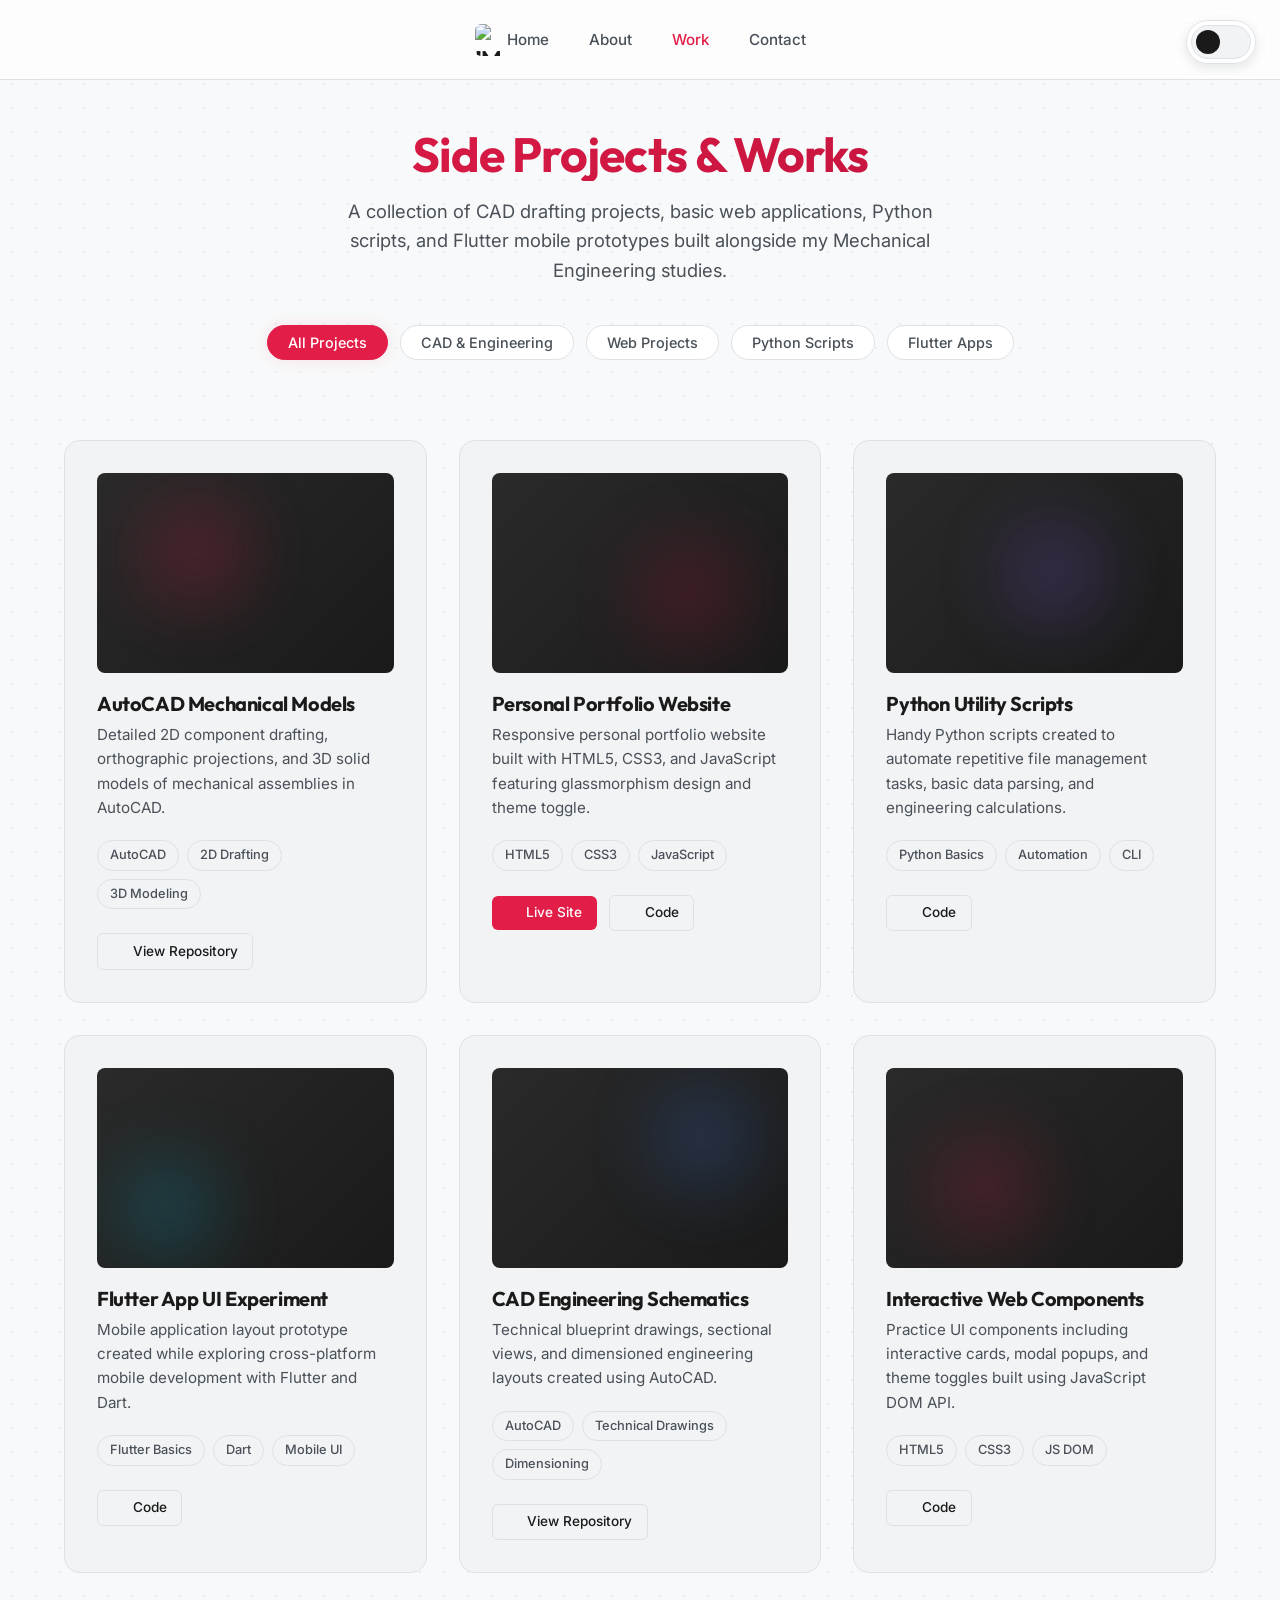
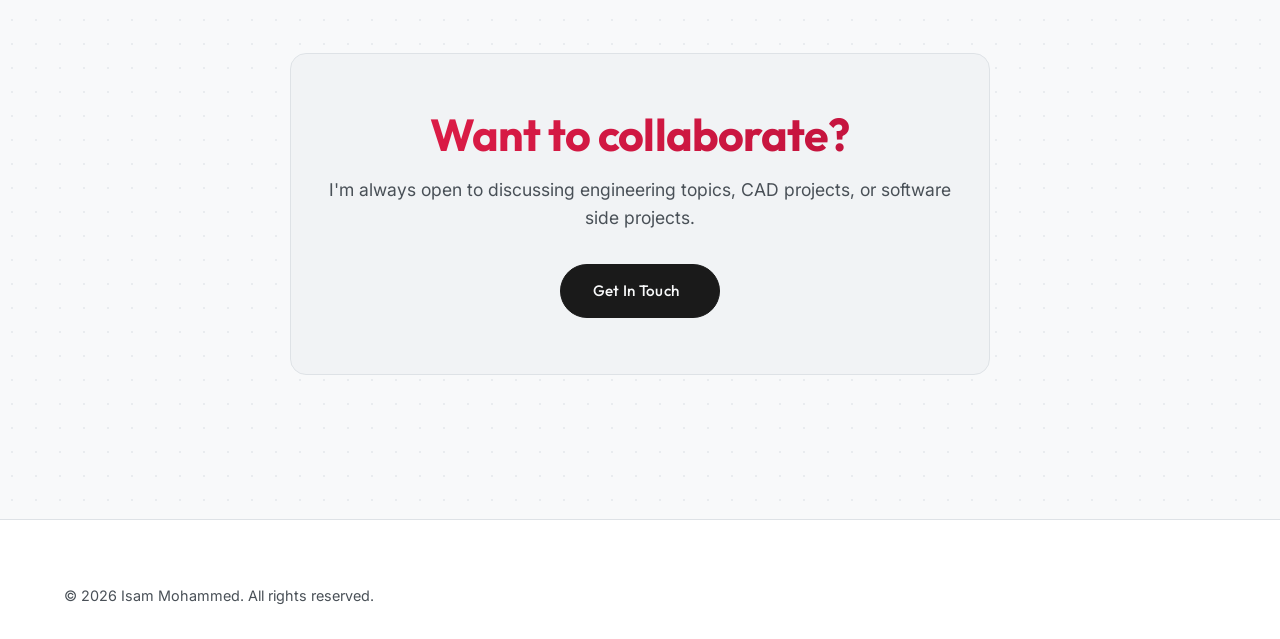
==== works.html @ 81ad738f "Revert "Enhance UI with sleek animations, scroll progress, SVG project graphics, and LinkedIn integr" ====
<!DOCTYPE html>
<html lang="en">

<head>
    <meta charset="UTF-8">
    <meta name="viewport" content="width=device-width, initial-scale=1.0">
    <title>Side Projects & Works | Isam Mohammed</title>
    <meta name="description" content="Explore side projects, CAD designs, and software explorations by Isam Mohammed - 2nd Year Mechanical Engineering Student.">

    <!-- Fonts -->
    <link rel="preconnect" href="https://fonts.googleapis.com">
    <link rel="preconnect" href="https://fonts.gstatic.com" crossorigin>
    <link
        href="https://fonts.googleapis.com/css2?family=Inter:wght@300;400;500;600&family=Outfit:wght@400;500;600;700&display=swap"
        rel="stylesheet">

    <!-- CSS -->
    <link rel="stylesheet" href="style.css">

    <!-- Icons -->
    <link rel="icon" type="image/svg+xml" href="favicon.svg">
    <script src="https://unpkg.com/feather-icons"></script>
</head>

<body>

    <!-- Navigation Header -->
    <header class="glass">
        <div class="container"
            style="display: flex; justify-content: space-between; align-items: center; height: 100%;">
            <a href="index.html" class="logo"
                style="display: flex; align-items: center; gap: 0.5rem; font-family: var(--font-heading); font-weight: 700; font-size: 1.5rem; letter-spacing: -0.02em;">
                <img src="favicon.svg" alt="IM Logo" style="width: 32px; height: 32px; border-radius: 6px;">
            </a>
            <div style="display: flex; gap: 0.5rem; align-items: center;">
                <div class="theme-switch-wrapper">
                    <label class="theme-switch" for="theme-toggle">
                        <input type="checkbox" id="theme-toggle" aria-label="Toggle Theme">
                        <div class="slider">
                            <i data-feather="sun" class="sun-icon"></i>
                            <i data-feather="moon" class="moon-icon"></i>
                        </div>
                    </label>
                </div>
                <button class="mobile-menu-btn" aria-label="Toggle Menu">
                    <i data-feather="menu"></i>
                </button>
            </div>
            <nav class="nav-menu">
                <ul style="display: flex; gap: 2.5rem;">
                    <li><a href="index.html" class="nav-link">Home</a></li>
                    <li><a href="index.html#about" class="nav-link">About</a></li>
                    <li><a href="works.html" class="nav-link active" style="color: var(--accent-color);">Work</a></li>
                    <li><a href="index.html#contact" class="nav-link">Contact</a></li>
                </ul>
            </nav>
        </div>
    </header>

    <!-- Main Content -->
    <main>
        <!-- Page Header Section -->
        <section class="page-header container reveal">
            <h1 class="text-gradient">Side Projects & Works</h1>
            <p>A collection of CAD drafting projects, basic web applications, Python scripts, and Flutter mobile prototypes built alongside my Mechanical Engineering studies.</p>
            
            <!-- Category Filter Pills -->
            <div class="filter-container">
                <button class="filter-btn active" data-filter="all">All Projects</button>
                <button class="filter-btn" data-filter="cad">CAD & Engineering</button>
                <button class="filter-btn" data-filter="web">Web Projects</button>
                <button class="filter-btn" data-filter="python">Python Scripts</button>
                <button class="filter-btn" data-filter="flutter">Flutter Apps</button>
            </div>
        </section>

        <!-- Projects Grid Section -->
        <section class="container reveal delay-100" style="padding-bottom: 5rem;">
            <div class="grid grid-3">

                <!-- Project 1: AutoCAD Mechanical Models -->
                <article class="card project-card" data-category="cad">
                    <div style="background: linear-gradient(135deg, #2a2a2a 0%, #1a1a1a 100%); height: 200px; border-radius: 8px; margin-bottom: 1.25rem; display: flex; align-items: center; justify-content: center; position: relative; overflow: hidden;">
                        <div style="background: var(--accent-color); width: 80px; height: 80px; border-radius: 50%; filter: blur(40px); opacity: 0.4; position: absolute; top: 20%; left: 20%;"></div>
                        <i data-feather="compass" style="width: 44px; height: 44px; color: var(--text-secondary); z-index: 1;"></i>
                    </div>
                    <h3 style="margin-bottom: 0.5rem; font-size: 1.25rem;">AutoCAD Mechanical Models</h3>
                    <p style="color: var(--text-secondary); font-size: 0.95rem; margin-bottom: 1.25rem;">
                        Detailed 2D component drafting, orthographic projections, and 3D solid models of mechanical assemblies in AutoCAD.
                    </p>
                    <div style="display: flex; gap: 0.5rem; flex-wrap: wrap; margin-bottom: 1rem;">
                        <span class="tech-badge">AutoCAD</span>
                        <span class="tech-badge">2D Drafting</span>
                        <span class="tech-badge">3D Modeling</span>
                    </div>
                    <div class="project-actions">
                        <a href="https://github.com/GhostRider011/IM" target="_blank" rel="noopener" class="btn-sm-outline"><i data-feather="github" style="width: 14px; height: 14px;"></i> View Repository</a>
                    </div>
                </article>

                <!-- Project 2: Personal Portfolio Website -->
                <article class="card project-card" data-category="web">
                    <div style="background: linear-gradient(135deg, #2a2a2a 0%, #1a1a1a 100%); height: 200px; border-radius: 8px; margin-bottom: 1.25rem; display: flex; align-items: center; justify-content: center; position: relative; overflow: hidden;">
                        <div style="background: var(--accent-secondary); width: 80px; height: 80px; border-radius: 50%; filter: blur(40px); opacity: 0.4; position: absolute; bottom: 20%; right: 20%;"></div>
                        <i data-feather="globe" style="width: 44px; height: 44px; color: var(--text-secondary); z-index: 1;"></i>
                    </div>
                    <h3 style="margin-bottom: 0.5rem; font-size: 1.25rem;">Personal Portfolio Website</h3>
                    <p style="color: var(--text-secondary); font-size: 0.95rem; margin-bottom: 1.25rem;">
                        Responsive personal portfolio website built with HTML5, CSS3, and JavaScript featuring glassmorphism design and theme toggle.
                    </p>
                    <div style="display: flex; gap: 0.5rem; flex-wrap: wrap; margin-bottom: 1rem;">
                        <span class="tech-badge">HTML5</span>
                        <span class="tech-badge">CSS3</span>
                        <span class="tech-badge">JavaScript</span>
                    </div>
                    <div class="project-actions">
                        <a href="index.html" class="btn-sm-primary"><i data-feather="external-link" style="width: 14px; height: 14px;"></i> Live Site</a>
                        <a href="https://github.com/GhostRider011/IM" target="_blank" rel="noopener" class="btn-sm-outline"><i data-feather="github" style="width: 14px; height: 14px;"></i> Code</a>
                    </div>
                </article>

                <!-- Project 3: Python Automation Scripts -->
                <article class="card project-card" data-category="python">
                    <div style="background: linear-gradient(135deg, #2a2a2a 0%, #1a1a1a 100%); height: 200px; border-radius: 8px; margin-bottom: 1.25rem; display: flex; align-items: center; justify-content: center; position: relative; overflow: hidden;">
                        <div style="background: #8b5cf6; width: 80px; height: 80px; border-radius: 50%; filter: blur(40px); opacity: 0.35; position: absolute; top: 30%; right: 30%;"></div>
                        <i data-feather="terminal" style="width: 44px; height: 44px; color: var(--text-secondary); z-index: 1;"></i>
                    </div>
                    <h3 style="margin-bottom: 0.5rem; font-size: 1.25rem;">Python Utility Scripts</h3>
                    <p style="color: var(--text-secondary); font-size: 0.95rem; margin-bottom: 1.25rem;">
                        Handy Python scripts created to automate repetitive file management tasks, basic data parsing, and engineering calculations.
                    </p>
                    <div style="display: flex; gap: 0.5rem; flex-wrap: wrap; margin-bottom: 1rem;">
                        <span class="tech-badge">Python Basics</span>
                        <span class="tech-badge">Automation</span>
                        <span class="tech-badge">CLI</span>
                    </div>
                    <div class="project-actions">
                        <a href="https://github.com/GhostRider011/IM" target="_blank" rel="noopener" class="btn-sm-outline"><i data-feather="github" style="width: 14px; height: 14px;"></i> Code</a>
                    </div>
                </article>

                <!-- Project 4: Flutter App Prototype -->
                <article class="card project-card" data-category="flutter">
                    <div style="background: linear-gradient(135deg, #2a2a2a 0%, #1a1a1a 100%); height: 200px; border-radius: 8px; margin-bottom: 1.25rem; display: flex; align-items: center; justify-content: center; position: relative; overflow: hidden;">
                        <div style="background: #06b6d4; width: 80px; height: 80px; border-radius: 50%; filter: blur(40px); opacity: 0.35; position: absolute; bottom: 10%; left: 10%;"></div>
                        <i data-feather="smartphone" style="width: 44px; height: 44px; color: var(--text-secondary); z-index: 1;"></i>
                    </div>
                    <h3 style="margin-bottom: 0.5rem; font-size: 1.25rem;">Flutter App UI Experiment</h3>
                    <p style="color: var(--text-secondary); font-size: 0.95rem; margin-bottom: 1.25rem;">
                        Mobile application layout prototype created while exploring cross-platform mobile development with Flutter and Dart.
                    </p>
                    <div style="display: flex; gap: 0.5rem; flex-wrap: wrap; margin-bottom: 1rem;">
                        <span class="tech-badge">Flutter Basics</span>
                        <span class="tech-badge">Dart</span>
                        <span class="tech-badge">Mobile UI</span>
                    </div>
                    <div class="project-actions">
                        <a href="https://github.com/GhostRider011/IM" target="_blank" rel="noopener" class="btn-sm-outline"><i data-feather="github" style="width: 14px; height: 14px;"></i> Code</a>
                    </div>
                </article>

                <!-- Project 5: CAD Blueprint Schematics -->
                <article class="card project-card" data-category="cad">
                    <div style="background: linear-gradient(135deg, #2a2a2a 0%, #1a1a1a 100%); height: 200px; border-radius: 8px; margin-bottom: 1.25rem; display: flex; align-items: center; justify-content: center; position: relative; overflow: hidden;">
                        <div style="background: #3b82f6; width: 80px; height: 80px; border-radius: 50%; filter: blur(40px); opacity: 0.35; position: absolute; top: 15%; right: 15%;"></div>
                        <i data-feather="layers" style="width: 44px; height: 44px; color: var(--text-secondary); z-index: 1;"></i>
                    </div>
                    <h3 style="margin-bottom: 0.5rem; font-size: 1.25rem;">CAD Engineering Schematics</h3>
                    <p style="color: var(--text-secondary); font-size: 0.95rem; margin-bottom: 1.25rem;">
                        Technical blueprint drawings, sectional views, and dimensioned engineering layouts created using AutoCAD.
                    </p>
                    <div style="display: flex; gap: 0.5rem; flex-wrap: wrap; margin-bottom: 1rem;">
                        <span class="tech-badge">AutoCAD</span>
                        <span class="tech-badge">Technical Drawings</span>
                        <span class="tech-badge">Dimensioning</span>
                    </div>
                    <div class="project-actions">
                        <a href="https://github.com/GhostRider011/IM" target="_blank" rel="noopener" class="btn-sm-outline"><i data-feather="github" style="width: 14px; height: 14px;"></i> View Repository</a>
                    </div>
                </article>

                <!-- Project 6: Interactive Web Widgets -->
                <article class="card project-card" data-category="web">
                    <div style="background: linear-gradient(135deg, #2a2a2a 0%, #1a1a1a 100%); height: 200px; border-radius: 8px; margin-bottom: 1.25rem; display: flex; align-items: center; justify-content: center; position: relative; overflow: hidden;">
                        <div style="background: var(--accent-color); width: 80px; height: 80px; border-radius: 50%; filter: blur(40px); opacity: 0.35; position: absolute; bottom: 20%; left: 20%;"></div>
                        <i data-feather="layout" style="width: 44px; height: 44px; color: var(--text-secondary); z-index: 1;"></i>
                    </div>
                    <h3 style="margin-bottom: 0.5rem; font-size: 1.25rem;">Interactive Web Components</h3>
                    <p style="color: var(--text-secondary); font-size: 0.95rem; margin-bottom: 1.25rem;">
                        Practice UI components including interactive cards, modal popups, and theme toggles built using JavaScript DOM API.
                    </p>
                    <div style="display: flex; gap: 0.5rem; flex-wrap: wrap; margin-bottom: 1rem;">
                        <span class="tech-badge">HTML5</span>
                        <span class="tech-badge">CSS3</span>
                        <span class="tech-badge">JS DOM</span>
                    </div>
                    <div class="project-actions">
                        <a href="https://github.com/GhostRider011/IM" target="_blank" rel="noopener" class="btn-sm-outline"><i data-feather="github" style="width: 14px; height: 14px;"></i> Code</a>
                    </div>
                </article>

            </div>
        </section>

        <!-- CTA Callout Section -->
        <section class="container reveal" style="padding-bottom: 5rem;">
            <div class="card glass" style="text-align: center; max-width: 700px; margin: 0 auto; padding: 3.5rem 2rem;">
                <h2 class="text-gradient" style="margin-bottom: 1rem;">Want to collaborate?</h2>
                <p style="color: var(--text-secondary); margin-bottom: 2rem; font-size: 1.1rem;">
                    I'm always open to discussing engineering topics, CAD projects, or software side projects.
                </p>
                <a href="index.html#contact" class="btn btn-primary" style="display: inline-flex; align-items: center; gap: 0.5rem;">
                    Get In Touch <i data-feather="arrow-right"></i>
                </a>
            </div>
        </section>
    </main>

    <!-- Footer -->
    <footer>
        <div class="container"
            style="display: flex; justify-content: space-between; align-items: center; flex-wrap: wrap; gap: 1rem;">
            <p style="color: var(--text-secondary); font-size: 0.9rem;">&copy; 2026 Isam Mohammed. All rights reserved.</p>
            <div style="display: flex; gap: 1.5rem;">
                <a href="https://github.com/GhostRider011" target="_blank" rel="noopener" style="color: var(--text-secondary);"><i data-feather="github"></i></a>
                <a href="#" style="color: var(--text-secondary);"><i data-feather="linkedin"></i></a>
                <a href="#" style="color: var(--text-secondary);"><i data-feather="twitter"></i></a>
            </div>
        </div>
    </footer>

    <!-- Feather Icons Init -->
    <script>
        feather.replace();
    </script>
    <script src="script.js"></script>
</body>

</html>
---- style.css ----
/* 
  Theme: Modern Dark Portfolio
  Fonts: Outfit (Headings), Inter (Body)
*/

:root {
    /* Base Colors - Dark (Default) */
    --bg-color: #0a0505;
    --bg-dots: #1a0f0f;
    --surface-color: #120a0a;
    --surface-color-light: #1c1010;
    --surface-color-transparent: rgba(18, 10, 10, 0.7);
    --text-primary: #ededed;
    --text-secondary: #a1a1a1;
    --accent-color: #e11d48;
    /* Rose/Red */
    --accent-secondary: #be123c;
    /* Darker Red */
    --accent-glow: rgba(225, 29, 72, 0.2);
    --border-color: #332727;
    --glass-bg: rgba(5, 5, 5, 0.5);

    /* Gradients */
    --gradient-primary: linear-gradient(135deg, var(--accent-color), var(--accent-secondary));
    --gradient-text: linear-gradient(to right, #fff, #9ca3af);

    /* Typography */
    --font-heading: 'Outfit', sans-serif;
    --font-body: 'Inter', sans-serif;

    /* Spacing */
    --container-width: 1200px;
    --header-height: 80px;

    /* Animation */
    --transition-fast: 0.2s cubic-bezier(0.4, 0, 0.2, 1);
    --transition-smooth: 0.4s cubic-bezier(0.4, 0, 0.2, 1);
}

/* Light Mode Overrides */
[data-theme="light"] {
    --bg-color: #f8f9fa;
    --bg-dots: #e9ecef;
    --surface-color: #ffffff;
    --surface-color-light: #f1f3f5;
    --surface-color-transparent: rgba(255, 255, 255, 0.8);
    --text-primary: #1a1a1a;
    --text-secondary: #495057;
    --accent-color: #e11d48;
    --accent-secondary: #be123c;
    --accent-glow: rgba(225, 29, 72, 0.1);
    --border-color: #dee2e6;
    --glass-bg: rgba(255, 255, 255, 0.7);
    --gradient-text: linear-gradient(to right, #1a1a1a, #495057);
}

/* Scroll Reveal Animation */
.reveal {
    opacity: 0;
    transform: translateY(30px);
    transition: all 0.8s cubic-bezier(0.5, 0, 0, 1);
}

.reveal.active {
    opacity: 1;
    transform: translateY(0);
}

/* Staggered delays */
.delay-100 {
    transition-delay: 0.1s;
}

.delay-200 {
    transition-delay: 0.2s;
}

.delay-300 {
    transition-delay: 0.3s;
}

/* Reset & Base */
*,
*::before,
*::after {
    box-sizing: border-box;
    margin: 0;
    padding: 0;
}

html {
    font-family: var(--font-body);
    background-color: var(--bg-color);
    color: var(--text-primary);
    scroll-behavior: smooth;
    line-height: 1.6;
}

body {
    overflow-x: hidden;
    font-size: 16px;
    -webkit-font-smoothing: antialiased;
    background-image: radial-gradient(var(--bg-dots) 1px, transparent 1px);
    background-size: 24px 24px;
}

/* Typography Utilities */
h1,
h2,
h3,
h4,
h5,
h6 {
    font-family: var(--font-heading);
    font-weight: 700;
    line-height: 1.1;
    color: var(--text-primary);
    letter-spacing: -0.02em;
}

h1 {
    font-size: clamp(3rem, 5vw, 5rem);
}

h2 {
    font-size: clamp(2rem, 3.5vw, 3.5rem);
    margin-bottom: 2rem;
}

h3 {
    font-size: 1.5rem;
}

a {
    text-decoration: none;
    color: inherit;
    transition: var(--transition-fast);
}

ul {
    list-style: none;
}

img {
    max-width: 100%;
    display: block;
    border-radius: 12px;
}

/* Utility Classes */
.container {
    max-width: var(--container-width);
    margin: 0 auto;
    padding: 0 1.5rem;
}

.section {
    padding: 6rem 0;
    position: relative;
}

.text-gradient {
    background: var(--gradient-primary);
    -webkit-background-clip: text;
    background-clip: text;
    -webkit-text-fill-color: transparent;
    background-clip: text;
    color: transparent;
}

/* Button Component */
.btn {
    display: inline-flex;
    align-items: center;
    gap: 0.5rem;
    padding: 0.875rem 2rem;
    border-radius: 100px;
    font-weight: 500;
    cursor: pointer;
    transition: var(--transition-smooth);
    font-family: var(--font-heading);
    letter-spacing: 0.02em;
    font-size: 0.95rem;
}

.btn-primary {
    background: var(--text-primary);
    color: var(--bg-color);
    border: 1px solid var(--text-primary);
}

.btn-primary:hover {
    background: transparent;
    color: var(--text-primary);
    box-shadow: 0 0 20px rgba(255, 255, 255, 0.1);
}

.btn-outline {
    background: transparent;
    border: 1px solid var(--border-color);
    color: var(--text-secondary);
}

.btn-outline:hover {
    border-color: var(--text-primary);
    color: var(--text-primary);
    background: rgba(255, 255, 255, 0.03);
}

/* Glass & Cards */
.glass {
    background: var(--glass-bg);
    backdrop-filter: blur(16px);
    -webkit-backdrop-filter: blur(16px);
    border-bottom: 1px solid var(--border-color);
}

.card {
    background: var(--surface-color-light);
    border: 1px solid var(--border-color);
    border-radius: 16px;
    padding: 2rem;
    transition: var(--transition-smooth);
}

.card:hover {
    border-color: rgba(255, 255, 255, 0.1);
    transform: translateY(-5px);
    box-shadow: 0 10px 30px -10px rgba(0, 0, 0, 0.5);
}

/* Header */
header {
    position: fixed;
    top: 0;
    left: 0;
    right: 0;
    z-index: 1000;
    height: var(--header-height);
    display: flex;
    align-items: center;
}

.nav-link {
    font-size: 0.95rem;
    color: var(--text-secondary);
    font-weight: 500;
    position: relative;
}

.nav-link:hover,
.nav-link.active {
    color: var(--text-primary);
}

.nav-link::after {
    content: '';
    position: absolute;
    bottom: -4px;
    left: 0;
    width: 100%;
    height: 2px;
    background: var(--text-primary);
    transform: scaleX(0);
    transform-origin: right;
    transition: transform 0.3s ease;
}

.nav-link:hover::after {
    transform: scaleX(1);
    transform-origin: left;
}

/* Hero Section */
#hero {
    min-height: 100vh;
    display: flex;
    align-items: center;
    padding-top: var(--header-height);
}

.hero-content {
    max-width: 800px;
    position: relative;
    z-index: 10;
}

.hero-subtitle {
    color: var(--accent-color);
    font-weight: 600;
    letter-spacing: 0.1em;
    text-transform: uppercase;
    font-size: 0.875rem;
    margin-bottom: 1.5rem;
    display: block;
}

.hero-description {
    font-size: 1.25rem;
    color: var(--text-secondary);
    max-width: 500px;
    margin-bottom: 3rem;
    line-height: 1.7;
}

/* Grid for Projects/Skills */
.grid {
    display: grid;
    gap: 2rem;
}

.grid-2 {
    grid-template-columns: repeat(auto-fit, minmax(300px, 1fr));
}

.grid-3 {
    grid-template-columns: repeat(auto-fit, minmax(300px, 1fr));
}

/* Footer */
footer {
    border-top: 1px solid var(--border-color);
    padding: 4rem 0 2rem;
    margin-top: 4rem;
    background: var(--surface-color);
}

/* Mobile Navigation */
/* Theme Slider Toggle */
.theme-switch-wrapper {
    position: fixed;
    top: 1.25rem;
    right: 1.5rem;
    z-index: 1100;
    display: flex;
    align-items: center;
    background: var(--surface-color-transparent);
    backdrop-filter: blur(8px);
    -webkit-backdrop-filter: blur(8px);
    padding: 4px;
    border-radius: 100px;
    box-shadow: 0 4px 12px rgba(0, 0, 0, 0.1);
    border: 1px solid var(--border-color);
    transition: var(--transition-smooth);
}

.theme-switch-wrapper:hover {
    box-shadow: 0 8px 24px rgba(0, 0, 0, 0.15);
    transform: translateY(-2px);
}

.theme-switch {
    display: inline-block;
    height: 34px;
    position: relative;
    width: 60px;
}

.theme-switch input {
    display: none;
}

.slider {
    background-color: var(--surface-color-light);
    bottom: 0;
    cursor: pointer;
    left: 0;
    position: absolute;
    right: 0;
    top: 0;
    transition: 0.4s;
    border-radius: 34px;
    border: 1px solid var(--border-color);
    display: flex;
    align-items: center;
    justify-content: space-between;
    padding: 0 6px;
    overflow: hidden;
}

.slider:before {
    background-color: var(--text-primary);
    bottom: 4px;
    content: "";
    height: 24px;
    left: 4px;
    position: absolute;
    transition: 0.4s;
    width: 24px;
    border-radius: 50%;
    z-index: 2;
}

input:checked+.slider {
    background-color: var(--surface-color-light);
}

input:checked+.slider:before {
    transform: translateX(26px);
}

.sun-icon,
.moon-icon {
    width: 16px;
    height: 16px;
    z-index: 1;
    color: var(--text-secondary);
    transition: var(--transition-fast);
}

input:checked+.slider .moon-icon {
    color: var(--text-primary);
}

input:not(:checked)+.slider .sun-icon {
    color: var(--text-primary);
}

.mobile-menu-btn {
    background: none;
    border: none;
    color: var(--text-primary);
    cursor: pointer;
    display: flex;
    align-items: center;
    justify-content: center;
    padding: 0.5rem;
    border-radius: 8px;
    transition: var(--transition-fast);
    display: none;
}

.mobile-menu-btn:hover {
    background: var(--surface-color-light);
}

@media (max-width: 768px) {
    :root {
        --header-height: 70px;
    }

    .mobile-menu-btn {
        display: block;
    }

    .nav-menu {
        position: fixed;
        top: var(--header-height);
        left: 0;
        width: 100%;
        height: 0;
        background: var(--surface-color);
        overflow: hidden;
        transition: height 0.3s ease-in-out;
        border-bottom: 1px solid rgba(255, 255, 255, 0.05);
    }

    .nav-menu.active {
        height: calc(100vh - var(--header-height));
    }

    .nav-menu ul {
        flex-direction: column;
        align-items: center;
        justify-content: center;
        height: 100%;
        gap: 3rem !important;
    }

    .nav-link {
        font-size: 1.5rem;
    }

    h1 {
        font-size: 2.5rem;
    }

    .section {
        padding: 4rem 0;
    }

    .grid-2,
    .grid-3 {
        grid-template-columns: 1fr;
    }
}

/* --- Works Page & Filtering Styles --- */
.page-header {
    padding-top: calc(var(--header-height) + 3rem);
    padding-bottom: 2rem;
    text-align: center;
}

.page-header h1 {
    font-size: 3rem;
    margin-bottom: 1rem;
}

.page-header p {
    color: var(--text-secondary);
    font-size: 1.15rem;
    max-width: 600px;
    margin: 0 auto;
}

.filter-container {
    display: flex;
    justify-content: center;
    align-items: center;
    gap: 0.75rem;
    flex-wrap: wrap;
    margin: 2.5rem 0 3rem 0;
}

.filter-btn {
    background: var(--surface-color);
    color: var(--text-secondary);
    border: 1px solid var(--border-color);
    padding: 0.5rem 1.25rem;
    border-radius: 30px;
    font-family: var(--font-body);
    font-size: 0.9rem;
    font-weight: 500;
    cursor: pointer;
    transition: var(--transition-fast);
}

.filter-btn:hover {
    color: var(--text-primary);
    border-color: var(--accent-color);
    background: var(--surface-color-light);
}

.filter-btn.active {
    background: var(--accent-color);
    color: #ffffff;
    border-color: var(--accent-color);
    box-shadow: 0 0 15px var(--accent-glow);
}

.project-card {
    transition: opacity 0.3s ease, transform 0.3s ease, box-shadow 0.3s ease;
}

.project-card.hide {
    display: none !important;
}

.tech-badge {
    background: var(--surface-color-light);
    color: var(--text-secondary);
    border: 1px solid var(--border-color);
    padding: 0.25rem 0.75rem;
    font-size: 0.8rem;
    border-radius: 20px;
    font-weight: 500;
}

.project-actions {
    display: flex;
    gap: 0.75rem;
    margin-top: 1.5rem;
    align-items: center;
}

.project-actions a {
    display: inline-flex;
    align-items: center;
    gap: 0.4rem;
    text-decoration: none;
    font-size: 0.85rem;
    font-weight: 500;
    padding: 0.4rem 0.9rem;
    border-radius: 6px;
    transition: var(--transition-fast);
}

.btn-sm-primary {
    background: var(--accent-color);
    color: #fff !important;
}

.btn-sm-primary:hover {
    opacity: 0.9;
    transform: translateY(-2px);
}

.btn-sm-outline {
    border: 1px solid var(--border-color);
    color: var(--text-primary) !important;
}

.btn-sm-outline:hover {
    border-color: var(--accent-color);
    background: var(--surface-color-light);
}
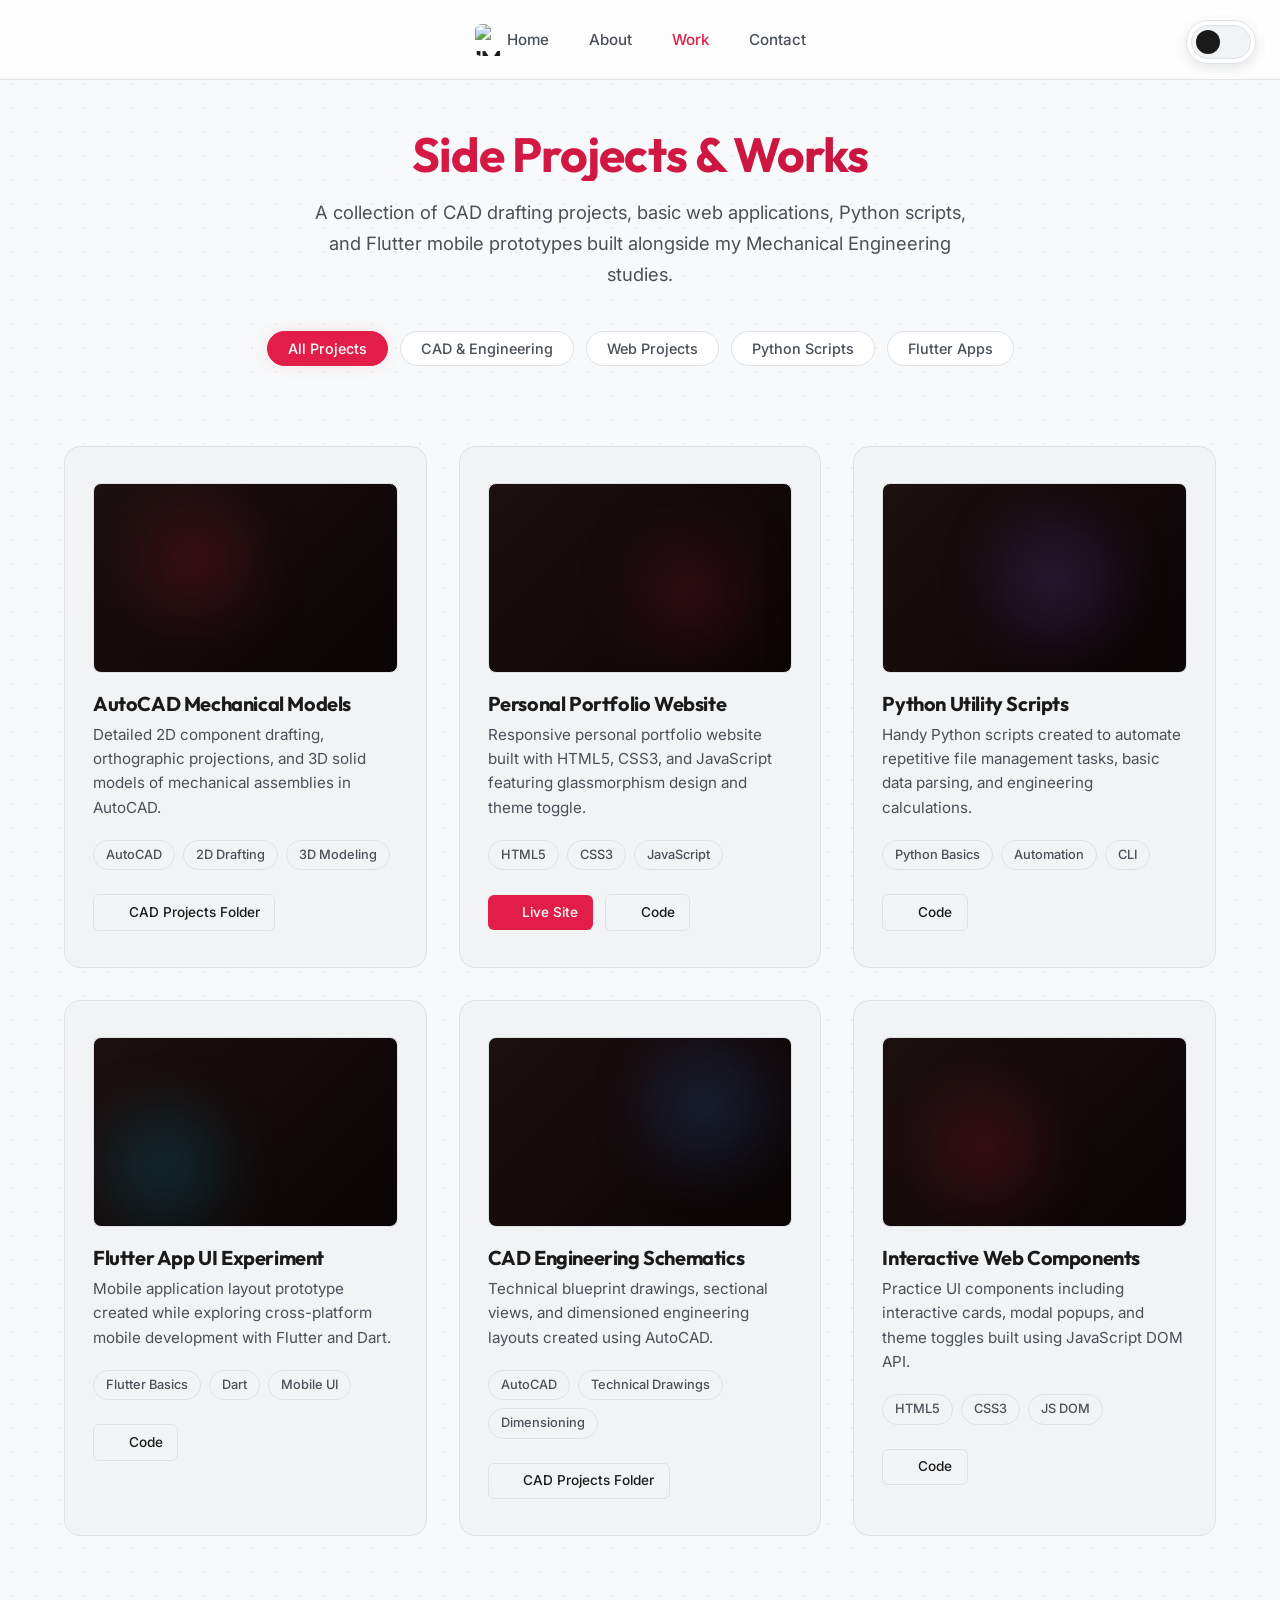
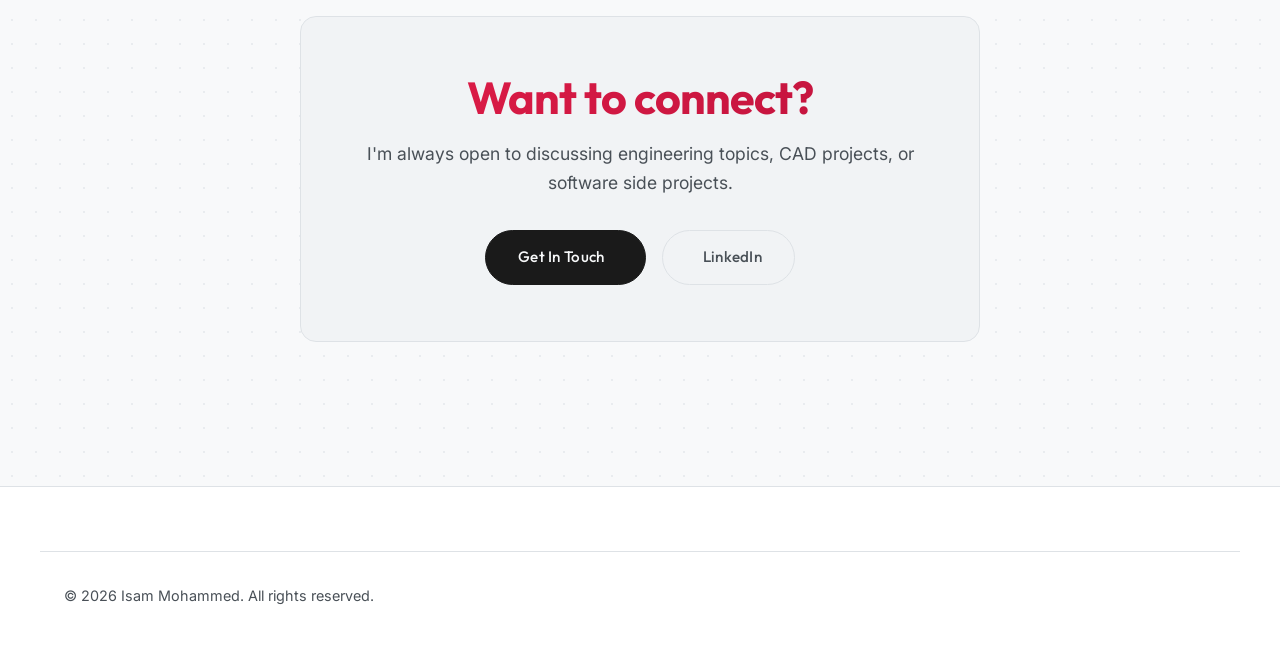
==== commit c1d835ff: "Polish layout padding, remove Twitter links, update GitHub URLs to IM-LL, create cad-projects folder" ====
--- a/works.html
+++ b/works.html
@@ -62,7 +62,7 @@
         <!-- Page Header Section -->
         <section class="page-header container reveal">
             <h1 class="text-gradient">Side Projects & Works</h1>
-            <p>A collection of CAD drafting projects, basic web applications, Python scripts, and Flutter mobile prototypes built alongside my Mechanical Engineering studies.</p>
+            <p style="line-height: 1.7; max-width: 680px; margin: 0 auto 1.5rem auto;">A collection of CAD drafting projects, basic web applications, Python scripts, and Flutter mobile prototypes built alongside my Mechanical Engineering studies.</p>
             
             <!-- Category Filter Pills -->
             <div class="filter-container">
@@ -76,126 +76,126 @@
 
         <!-- Projects Grid Section -->
         <section class="container reveal delay-100" style="padding-bottom: 5rem;">
-            <div class="grid grid-3">
+            <div class="grid grid-3" style="gap: 2rem;">
 
                 <!-- Project 1: AutoCAD Mechanical Models -->
-                <article class="card project-card" data-category="cad">
-                    <div style="background: linear-gradient(135deg, #2a2a2a 0%, #1a1a1a 100%); height: 200px; border-radius: 8px; margin-bottom: 1.25rem; display: flex; align-items: center; justify-content: center; position: relative; overflow: hidden;">
-                        <div style="background: var(--accent-color); width: 80px; height: 80px; border-radius: 50%; filter: blur(40px); opacity: 0.4; position: absolute; top: 20%; left: 20%;"></div>
+                <article class="card project-card" data-category="cad" style="padding: 2.25rem 1.75rem;">
+                    <div style="background: linear-gradient(135deg, #1c1010 0%, #0a0505 100%); height: 190px; border-radius: 8px; margin-bottom: 1.25rem; display: flex; align-items: center; justify-content: center; position: relative; overflow: hidden; border: 1px solid var(--border-color);">
+                        <div style="background: var(--accent-color); width: 80px; height: 80px; border-radius: 50%; filter: blur(40px); opacity: 0.35; position: absolute; top: 20%; left: 20%;"></div>
                         <i data-feather="compass" style="width: 44px; height: 44px; color: var(--text-secondary); z-index: 1;"></i>
                     </div>
                     <h3 style="margin-bottom: 0.5rem; font-size: 1.25rem;">AutoCAD Mechanical Models</h3>
-                    <p style="color: var(--text-secondary); font-size: 0.95rem; margin-bottom: 1.25rem;">
+                    <p style="color: var(--text-secondary); font-size: 0.95rem; margin-bottom: 1.25rem; line-height: 1.6;">
                         Detailed 2D component drafting, orthographic projections, and 3D solid models of mechanical assemblies in AutoCAD.
                     </p>
-                    <div style="display: flex; gap: 0.5rem; flex-wrap: wrap; margin-bottom: 1rem;">
+                    <div style="display: flex; gap: 0.5rem; flex-wrap: wrap; margin-bottom: 1.25rem;">
                         <span class="tech-badge">AutoCAD</span>
                         <span class="tech-badge">2D Drafting</span>
                         <span class="tech-badge">3D Modeling</span>
                     </div>
                     <div class="project-actions">
-                        <a href="https://github.com/GhostRider011/IM" target="_blank" rel="noopener" class="btn-sm-outline"><i data-feather="github" style="width: 14px; height: 14px;"></i> View Repository</a>
+                        <a href="https://github.com/IM-LL/IM/tree/main/cad-projects" target="_blank" rel="noopener" class="btn-sm-outline"><i data-feather="folder" style="width: 14px; height: 14px;"></i> CAD Projects Folder</a>
                     </div>
                 </article>
 
                 <!-- Project 2: Personal Portfolio Website -->
-                <article class="card project-card" data-category="web">
-                    <div style="background: linear-gradient(135deg, #2a2a2a 0%, #1a1a1a 100%); height: 200px; border-radius: 8px; margin-bottom: 1.25rem; display: flex; align-items: center; justify-content: center; position: relative; overflow: hidden;">
-                        <div style="background: var(--accent-secondary); width: 80px; height: 80px; border-radius: 50%; filter: blur(40px); opacity: 0.4; position: absolute; bottom: 20%; right: 20%;"></div>
+                <article class="card project-card" data-category="web" style="padding: 2.25rem 1.75rem;">
+                    <div style="background: linear-gradient(135deg, #1c1010 0%, #0a0505 100%); height: 190px; border-radius: 8px; margin-bottom: 1.25rem; display: flex; align-items: center; justify-content: center; position: relative; overflow: hidden; border: 1px solid var(--border-color);">
+                        <div style="background: var(--accent-secondary); width: 80px; height: 80px; border-radius: 50%; filter: blur(40px); opacity: 0.35; position: absolute; bottom: 20%; right: 20%;"></div>
                         <i data-feather="globe" style="width: 44px; height: 44px; color: var(--text-secondary); z-index: 1;"></i>
                     </div>
                     <h3 style="margin-bottom: 0.5rem; font-size: 1.25rem;">Personal Portfolio Website</h3>
-                    <p style="color: var(--text-secondary); font-size: 0.95rem; margin-bottom: 1.25rem;">
+                    <p style="color: var(--text-secondary); font-size: 0.95rem; margin-bottom: 1.25rem; line-height: 1.6;">
                         Responsive personal portfolio website built with HTML5, CSS3, and JavaScript featuring glassmorphism design and theme toggle.
                     </p>
-                    <div style="display: flex; gap: 0.5rem; flex-wrap: wrap; margin-bottom: 1rem;">
+                    <div style="display: flex; gap: 0.5rem; flex-wrap: wrap; margin-bottom: 1.25rem;">
                         <span class="tech-badge">HTML5</span>
                         <span class="tech-badge">CSS3</span>
                         <span class="tech-badge">JavaScript</span>
                     </div>
                     <div class="project-actions">
                         <a href="index.html" class="btn-sm-primary"><i data-feather="external-link" style="width: 14px; height: 14px;"></i> Live Site</a>
-                        <a href="https://github.com/GhostRider011/IM" target="_blank" rel="noopener" class="btn-sm-outline"><i data-feather="github" style="width: 14px; height: 14px;"></i> Code</a>
+                        <a href="https://github.com/IM-LL/IM" target="_blank" rel="noopener" class="btn-sm-outline"><i data-feather="github" style="width: 14px; height: 14px;"></i> Code</a>
                     </div>
                 </article>
 
                 <!-- Project 3: Python Automation Scripts -->
-                <article class="card project-card" data-category="python">
-                    <div style="background: linear-gradient(135deg, #2a2a2a 0%, #1a1a1a 100%); height: 200px; border-radius: 8px; margin-bottom: 1.25rem; display: flex; align-items: center; justify-content: center; position: relative; overflow: hidden;">
+                <article class="card project-card" data-category="python" style="padding: 2.25rem 1.75rem;">
+                    <div style="background: linear-gradient(135deg, #1c1010 0%, #0a0505 100%); height: 190px; border-radius: 8px; margin-bottom: 1.25rem; display: flex; align-items: center; justify-content: center; position: relative; overflow: hidden; border: 1px solid var(--border-color);">
                         <div style="background: #8b5cf6; width: 80px; height: 80px; border-radius: 50%; filter: blur(40px); opacity: 0.35; position: absolute; top: 30%; right: 30%;"></div>
                         <i data-feather="terminal" style="width: 44px; height: 44px; color: var(--text-secondary); z-index: 1;"></i>
                     </div>
                     <h3 style="margin-bottom: 0.5rem; font-size: 1.25rem;">Python Utility Scripts</h3>
-                    <p style="color: var(--text-secondary); font-size: 0.95rem; margin-bottom: 1.25rem;">
+                    <p style="color: var(--text-secondary); font-size: 0.95rem; margin-bottom: 1.25rem; line-height: 1.6;">
                         Handy Python scripts created to automate repetitive file management tasks, basic data parsing, and engineering calculations.
                     </p>
-                    <div style="display: flex; gap: 0.5rem; flex-wrap: wrap; margin-bottom: 1rem;">
+                    <div style="display: flex; gap: 0.5rem; flex-wrap: wrap; margin-bottom: 1.25rem;">
                         <span class="tech-badge">Python Basics</span>
                         <span class="tech-badge">Automation</span>
                         <span class="tech-badge">CLI</span>
                     </div>
                     <div class="project-actions">
-                        <a href="https://github.com/GhostRider011/IM" target="_blank" rel="noopener" class="btn-sm-outline"><i data-feather="github" style="width: 14px; height: 14px;"></i> Code</a>
+                        <a href="https://github.com/IM-LL/IM" target="_blank" rel="noopener" class="btn-sm-outline"><i data-feather="github" style="width: 14px; height: 14px;"></i> Code</a>
                     </div>
                 </article>
 
                 <!-- Project 4: Flutter App Prototype -->
-                <article class="card project-card" data-category="flutter">
-                    <div style="background: linear-gradient(135deg, #2a2a2a 0%, #1a1a1a 100%); height: 200px; border-radius: 8px; margin-bottom: 1.25rem; display: flex; align-items: center; justify-content: center; position: relative; overflow: hidden;">
+                <article class="card project-card" data-category="flutter" style="padding: 2.25rem 1.75rem;">
+                    <div style="background: linear-gradient(135deg, #1c1010 0%, #0a0505 100%); height: 190px; border-radius: 8px; margin-bottom: 1.25rem; display: flex; align-items: center; justify-content: center; position: relative; overflow: hidden; border: 1px solid var(--border-color);">
                         <div style="background: #06b6d4; width: 80px; height: 80px; border-radius: 50%; filter: blur(40px); opacity: 0.35; position: absolute; bottom: 10%; left: 10%;"></div>
                         <i data-feather="smartphone" style="width: 44px; height: 44px; color: var(--text-secondary); z-index: 1;"></i>
                     </div>
                     <h3 style="margin-bottom: 0.5rem; font-size: 1.25rem;">Flutter App UI Experiment</h3>
-                    <p style="color: var(--text-secondary); font-size: 0.95rem; margin-bottom: 1.25rem;">
+                    <p style="color: var(--text-secondary); font-size: 0.95rem; margin-bottom: 1.25rem; line-height: 1.6;">
                         Mobile application layout prototype created while exploring cross-platform mobile development with Flutter and Dart.
                     </p>
-                    <div style="display: flex; gap: 0.5rem; flex-wrap: wrap; margin-bottom: 1rem;">
+                    <div style="display: flex; gap: 0.5rem; flex-wrap: wrap; margin-bottom: 1.25rem;">
                         <span class="tech-badge">Flutter Basics</span>
                         <span class="tech-badge">Dart</span>
                         <span class="tech-badge">Mobile UI</span>
                     </div>
                     <div class="project-actions">
-                        <a href="https://github.com/GhostRider011/IM" target="_blank" rel="noopener" class="btn-sm-outline"><i data-feather="github" style="width: 14px; height: 14px;"></i> Code</a>
+                        <a href="https://github.com/IM-LL/IM" target="_blank" rel="noopener" class="btn-sm-outline"><i data-feather="github" style="width: 14px; height: 14px;"></i> Code</a>
                     </div>
                 </article>
 
                 <!-- Project 5: CAD Blueprint Schematics -->
-                <article class="card project-card" data-category="cad">
-                    <div style="background: linear-gradient(135deg, #2a2a2a 0%, #1a1a1a 100%); height: 200px; border-radius: 8px; margin-bottom: 1.25rem; display: flex; align-items: center; justify-content: center; position: relative; overflow: hidden;">
+                <article class="card project-card" data-category="cad" style="padding: 2.25rem 1.75rem;">
+                    <div style="background: linear-gradient(135deg, #1c1010 0%, #0a0505 100%); height: 190px; border-radius: 8px; margin-bottom: 1.25rem; display: flex; align-items: center; justify-content: center; position: relative; overflow: hidden; border: 1px solid var(--border-color);">
                         <div style="background: #3b82f6; width: 80px; height: 80px; border-radius: 50%; filter: blur(40px); opacity: 0.35; position: absolute; top: 15%; right: 15%;"></div>
                         <i data-feather="layers" style="width: 44px; height: 44px; color: var(--text-secondary); z-index: 1;"></i>
                     </div>
                     <h3 style="margin-bottom: 0.5rem; font-size: 1.25rem;">CAD Engineering Schematics</h3>
-                    <p style="color: var(--text-secondary); font-size: 0.95rem; margin-bottom: 1.25rem;">
+                    <p style="color: var(--text-secondary); font-size: 0.95rem; margin-bottom: 1.25rem; line-height: 1.6;">
                         Technical blueprint drawings, sectional views, and dimensioned engineering layouts created using AutoCAD.
                     </p>
-                    <div style="display: flex; gap: 0.5rem; flex-wrap: wrap; margin-bottom: 1rem;">
+                    <div style="display: flex; gap: 0.5rem; flex-wrap: wrap; margin-bottom: 1.25rem;">
                         <span class="tech-badge">AutoCAD</span>
                         <span class="tech-badge">Technical Drawings</span>
                         <span class="tech-badge">Dimensioning</span>
                     </div>
                     <div class="project-actions">
-                        <a href="https://github.com/GhostRider011/IM" target="_blank" rel="noopener" class="btn-sm-outline"><i data-feather="github" style="width: 14px; height: 14px;"></i> View Repository</a>
+                        <a href="https://github.com/IM-LL/IM/tree/main/cad-projects" target="_blank" rel="noopener" class="btn-sm-outline"><i data-feather="folder" style="width: 14px; height: 14px;"></i> CAD Projects Folder</a>
                     </div>
                 </article>
 
                 <!-- Project 6: Interactive Web Widgets -->
-                <article class="card project-card" data-category="web">
-                    <div style="background: linear-gradient(135deg, #2a2a2a 0%, #1a1a1a 100%); height: 200px; border-radius: 8px; margin-bottom: 1.25rem; display: flex; align-items: center; justify-content: center; position: relative; overflow: hidden;">
+                <article class="card project-card" data-category="web" style="padding: 2.25rem 1.75rem;">
+                    <div style="background: linear-gradient(135deg, #1c1010 0%, #0a0505 100%); height: 190px; border-radius: 8px; margin-bottom: 1.25rem; display: flex; align-items: center; justify-content: center; position: relative; overflow: hidden; border: 1px solid var(--border-color);">
                         <div style="background: var(--accent-color); width: 80px; height: 80px; border-radius: 50%; filter: blur(40px); opacity: 0.35; position: absolute; bottom: 20%; left: 20%;"></div>
                         <i data-feather="layout" style="width: 44px; height: 44px; color: var(--text-secondary); z-index: 1;"></i>
                     </div>
                     <h3 style="margin-bottom: 0.5rem; font-size: 1.25rem;">Interactive Web Components</h3>
-                    <p style="color: var(--text-secondary); font-size: 0.95rem; margin-bottom: 1.25rem;">
+                    <p style="color: var(--text-secondary); font-size: 0.95rem; margin-bottom: 1.25rem; line-height: 1.6;">
                         Practice UI components including interactive cards, modal popups, and theme toggles built using JavaScript DOM API.
                     </p>
-                    <div style="display: flex; gap: 0.5rem; flex-wrap: wrap; margin-bottom: 1rem;">
+                    <div style="display: flex; gap: 0.5rem; flex-wrap: wrap; margin-bottom: 1.25rem;">
                         <span class="tech-badge">HTML5</span>
                         <span class="tech-badge">CSS3</span>
                         <span class="tech-badge">JS DOM</span>
                     </div>
                     <div class="project-actions">
-                        <a href="https://github.com/GhostRider011/IM" target="_blank" rel="noopener" class="btn-sm-outline"><i data-feather="github" style="width: 14px; height: 14px;"></i> Code</a>
+                        <a href="https://github.com/IM-LL/IM" target="_blank" rel="noopener" class="btn-sm-outline"><i data-feather="github" style="width: 14px; height: 14px;"></i> Code</a>
                     </div>
                 </article>
 
@@ -204,14 +204,19 @@
 
         <!-- CTA Callout Section -->
         <section class="container reveal" style="padding-bottom: 5rem;">
-            <div class="card glass" style="text-align: center; max-width: 700px; margin: 0 auto; padding: 3.5rem 2rem;">
-                <h2 class="text-gradient" style="margin-bottom: 1rem;">Want to collaborate?</h2>
-                <p style="color: var(--text-secondary); margin-bottom: 2rem; font-size: 1.1rem;">
+            <div class="card glass" style="text-align: center; max-width: 680px; margin: 0 auto; padding: 3.5rem 2rem;">
+                <h2 class="text-gradient" style="margin-bottom: 1rem;">Want to connect?</h2>
+                <p style="color: var(--text-secondary); margin-bottom: 2rem; font-size: 1.1rem; line-height: 1.7;">
                     I'm always open to discussing engineering topics, CAD projects, or software side projects.
                 </p>
-                <a href="index.html#contact" class="btn btn-primary" style="display: inline-flex; align-items: center; gap: 0.5rem;">
-                    Get In Touch <i data-feather="arrow-right"></i>
-                </a>
+                <div style="display: flex; gap: 1rem; justify-content: center; flex-wrap: wrap; align-items: center;">
+                    <a href="index.html#contact" class="btn btn-primary" style="display: inline-flex; align-items: center; gap: 0.5rem;">
+                        Get In Touch <i data-feather="arrow-right"></i>
+                    </a>
+                    <a href="https://www.linkedin.com/in/isam-mohammed-27762720a/" target="_blank" rel="noopener" class="btn btn-outline" style="display: inline-flex; align-items: center; gap: 0.5rem;">
+                        <i data-feather="linkedin"></i> LinkedIn
+                    </a>
+                </div>
             </div>
         </section>
     </main>
@@ -219,12 +224,11 @@
     <!-- Footer -->
     <footer>
         <div class="container"
-            style="display: flex; justify-content: space-between; align-items: center; flex-wrap: wrap; gap: 1rem;">
+            style="display: flex; justify-content: space-between; align-items: center; flex-wrap: wrap; gap: 1rem; border-top: 1px solid var(--border-color); padding: 2rem 1.5rem;">
             <p style="color: var(--text-secondary); font-size: 0.9rem;">&copy; 2026 Isam Mohammed. All rights reserved.</p>
-            <div style="display: flex; gap: 1.5rem;">
-                <a href="https://github.com/GhostRider011" target="_blank" rel="noopener" style="color: var(--text-secondary);"><i data-feather="github"></i></a>
-                <a href="#" style="color: var(--text-secondary);"><i data-feather="linkedin"></i></a>
-                <a href="#" style="color: var(--text-secondary);"><i data-feather="twitter"></i></a>
+            <div style="display: flex; gap: 1.5rem; align-items: center;">
+                <a href="https://github.com/IM-LL" target="_blank" rel="noopener" style="color: var(--text-secondary);" aria-label="GitHub"><i data-feather="github"></i></a>
+                <a href="https://www.linkedin.com/in/isam-mohammed-27762720a/" target="_blank" rel="noopener" style="color: var(--text-secondary);" aria-label="LinkedIn"><i data-feather="linkedin"></i></a>
             </div>
         </div>
     </footer>
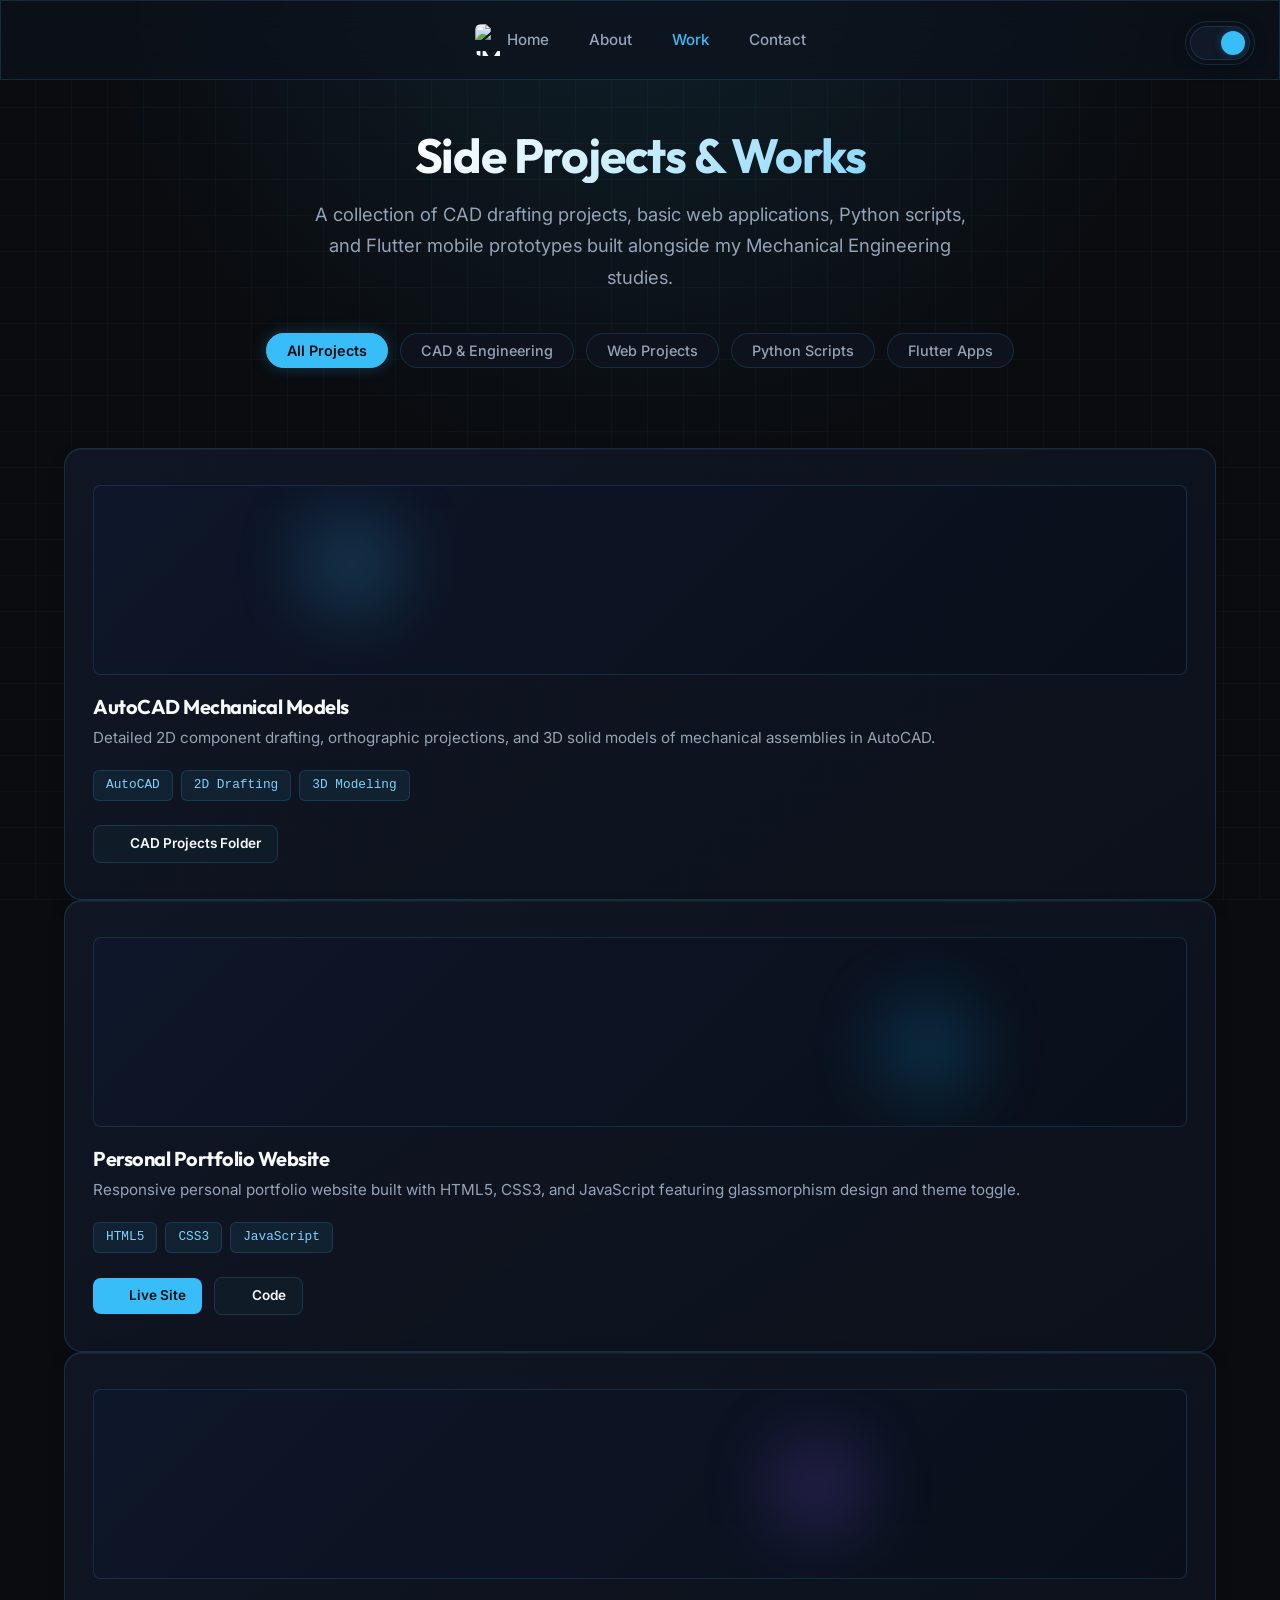
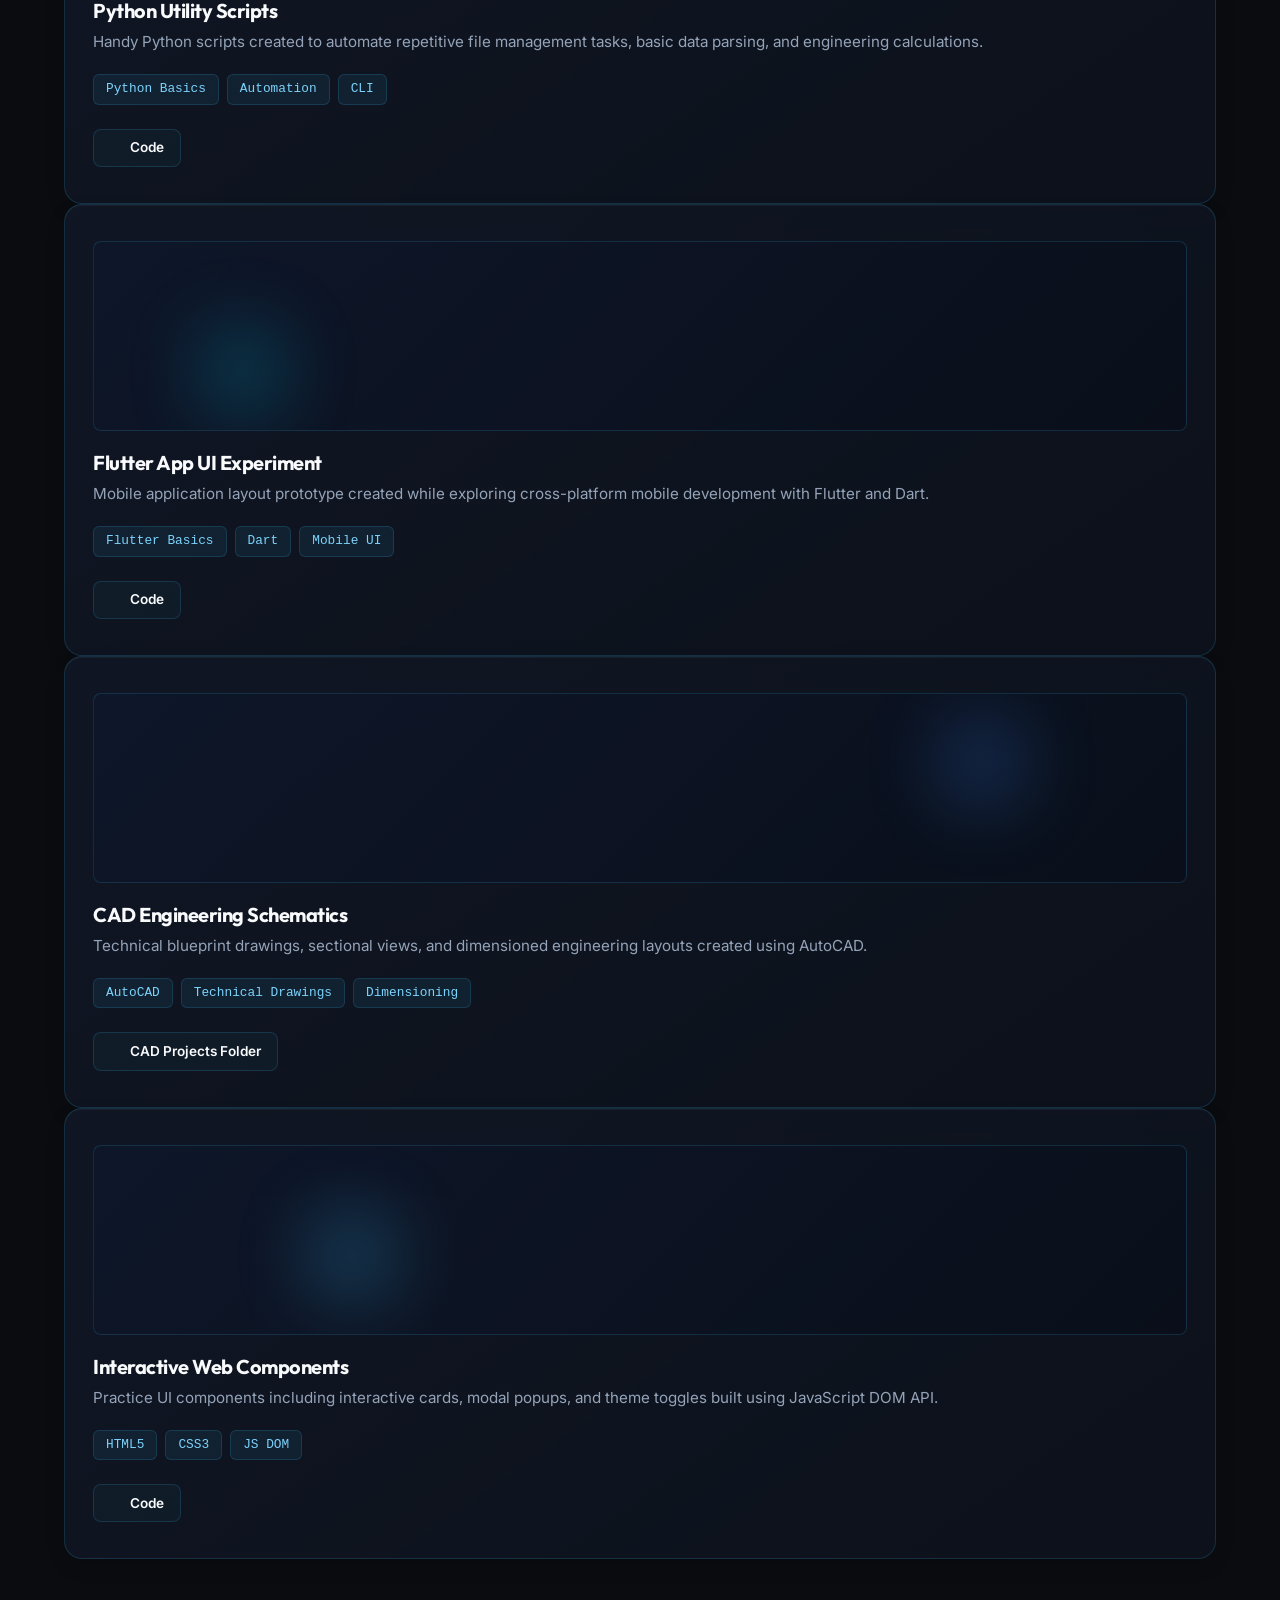
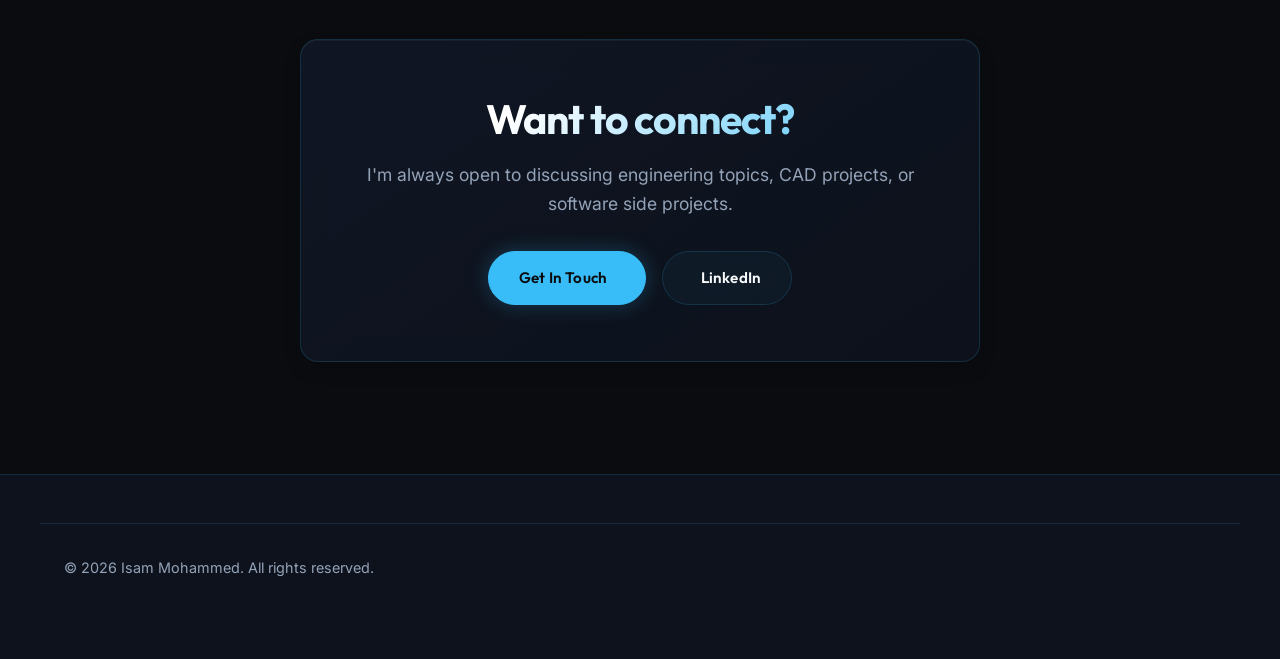
==== commit 6a90c55d: "Update portfolio with dark glassmorphism, engineering grid, and bento layout" ====
--- a/works.html
+++ b/works.html
@@ -80,7 +80,7 @@
 
                 <!-- Project 1: AutoCAD Mechanical Models -->
                 <article class="card project-card" data-category="cad" style="padding: 2.25rem 1.75rem;">
-                    <div style="background: linear-gradient(135deg, #1c1010 0%, #0a0505 100%); height: 190px; border-radius: 8px; margin-bottom: 1.25rem; display: flex; align-items: center; justify-content: center; position: relative; overflow: hidden; border: 1px solid var(--border-color);">
+                    <div style="background: linear-gradient(135deg, rgba(14, 23, 42, 0.9) 0%, rgba(10, 15, 26, 0.95) 100%); height: 190px; border-radius: 8px; margin-bottom: 1.25rem; display: flex; align-items: center; justify-content: center; position: relative; overflow: hidden; border: 1px solid var(--border-color);">
                         <div style="background: var(--accent-color); width: 80px; height: 80px; border-radius: 50%; filter: blur(40px); opacity: 0.35; position: absolute; top: 20%; left: 20%;"></div>
                         <i data-feather="compass" style="width: 44px; height: 44px; color: var(--text-secondary); z-index: 1;"></i>
                     </div>
@@ -100,7 +100,7 @@
 
                 <!-- Project 2: Personal Portfolio Website -->
                 <article class="card project-card" data-category="web" style="padding: 2.25rem 1.75rem;">
-                    <div style="background: linear-gradient(135deg, #1c1010 0%, #0a0505 100%); height: 190px; border-radius: 8px; margin-bottom: 1.25rem; display: flex; align-items: center; justify-content: center; position: relative; overflow: hidden; border: 1px solid var(--border-color);">
+                    <div style="background: linear-gradient(135deg, rgba(14, 23, 42, 0.9) 0%, rgba(10, 15, 26, 0.95) 100%); height: 190px; border-radius: 8px; margin-bottom: 1.25rem; display: flex; align-items: center; justify-content: center; position: relative; overflow: hidden; border: 1px solid var(--border-color);">
                         <div style="background: var(--accent-secondary); width: 80px; height: 80px; border-radius: 50%; filter: blur(40px); opacity: 0.35; position: absolute; bottom: 20%; right: 20%;"></div>
                         <i data-feather="globe" style="width: 44px; height: 44px; color: var(--text-secondary); z-index: 1;"></i>
                     </div>
@@ -121,7 +121,7 @@
 
                 <!-- Project 3: Python Automation Scripts -->
                 <article class="card project-card" data-category="python" style="padding: 2.25rem 1.75rem;">
-                    <div style="background: linear-gradient(135deg, #1c1010 0%, #0a0505 100%); height: 190px; border-radius: 8px; margin-bottom: 1.25rem; display: flex; align-items: center; justify-content: center; position: relative; overflow: hidden; border: 1px solid var(--border-color);">
+                    <div style="background: linear-gradient(135deg, rgba(14, 23, 42, 0.9) 0%, rgba(10, 15, 26, 0.95) 100%); height: 190px; border-radius: 8px; margin-bottom: 1.25rem; display: flex; align-items: center; justify-content: center; position: relative; overflow: hidden; border: 1px solid var(--border-color);">
                         <div style="background: #8b5cf6; width: 80px; height: 80px; border-radius: 50%; filter: blur(40px); opacity: 0.35; position: absolute; top: 30%; right: 30%;"></div>
                         <i data-feather="terminal" style="width: 44px; height: 44px; color: var(--text-secondary); z-index: 1;"></i>
                     </div>
@@ -141,7 +141,7 @@
 
                 <!-- Project 4: Flutter App Prototype -->
                 <article class="card project-card" data-category="flutter" style="padding: 2.25rem 1.75rem;">
-                    <div style="background: linear-gradient(135deg, #1c1010 0%, #0a0505 100%); height: 190px; border-radius: 8px; margin-bottom: 1.25rem; display: flex; align-items: center; justify-content: center; position: relative; overflow: hidden; border: 1px solid var(--border-color);">
+                    <div style="background: linear-gradient(135deg, rgba(14, 23, 42, 0.9) 0%, rgba(10, 15, 26, 0.95) 100%); height: 190px; border-radius: 8px; margin-bottom: 1.25rem; display: flex; align-items: center; justify-content: center; position: relative; overflow: hidden; border: 1px solid var(--border-color);">
                         <div style="background: #06b6d4; width: 80px; height: 80px; border-radius: 50%; filter: blur(40px); opacity: 0.35; position: absolute; bottom: 10%; left: 10%;"></div>
                         <i data-feather="smartphone" style="width: 44px; height: 44px; color: var(--text-secondary); z-index: 1;"></i>
                     </div>
@@ -161,7 +161,7 @@
 
                 <!-- Project 5: CAD Blueprint Schematics -->
                 <article class="card project-card" data-category="cad" style="padding: 2.25rem 1.75rem;">
-                    <div style="background: linear-gradient(135deg, #1c1010 0%, #0a0505 100%); height: 190px; border-radius: 8px; margin-bottom: 1.25rem; display: flex; align-items: center; justify-content: center; position: relative; overflow: hidden; border: 1px solid var(--border-color);">
+                    <div style="background: linear-gradient(135deg, rgba(14, 23, 42, 0.9) 0%, rgba(10, 15, 26, 0.95) 100%); height: 190px; border-radius: 8px; margin-bottom: 1.25rem; display: flex; align-items: center; justify-content: center; position: relative; overflow: hidden; border: 1px solid var(--border-color);">
                         <div style="background: #3b82f6; width: 80px; height: 80px; border-radius: 50%; filter: blur(40px); opacity: 0.35; position: absolute; top: 15%; right: 15%;"></div>
                         <i data-feather="layers" style="width: 44px; height: 44px; color: var(--text-secondary); z-index: 1;"></i>
                     </div>
@@ -181,7 +181,7 @@
 
                 <!-- Project 6: Interactive Web Widgets -->
                 <article class="card project-card" data-category="web" style="padding: 2.25rem 1.75rem;">
-                    <div style="background: linear-gradient(135deg, #1c1010 0%, #0a0505 100%); height: 190px; border-radius: 8px; margin-bottom: 1.25rem; display: flex; align-items: center; justify-content: center; position: relative; overflow: hidden; border: 1px solid var(--border-color);">
+                    <div style="background: linear-gradient(135deg, rgba(14, 23, 42, 0.9) 0%, rgba(10, 15, 26, 0.95) 100%); height: 190px; border-radius: 8px; margin-bottom: 1.25rem; display: flex; align-items: center; justify-content: center; position: relative; overflow: hidden; border: 1px solid var(--border-color);">
                         <div style="background: var(--accent-color); width: 80px; height: 80px; border-radius: 50%; filter: blur(40px); opacity: 0.35; position: absolute; bottom: 20%; left: 20%;"></div>
                         <i data-feather="layout" style="width: 44px; height: 44px; color: var(--text-secondary); z-index: 1;"></i>
                     </div>
--- a/style.css
+++ b/style.css
@@ -1,597 +1,741 @@
-/* 
-  Theme: Modern Dark Portfolio
-  Fonts: Outfit (Headings), Inter (Body)
-*/
-
-:root {
-    /* Base Colors - Dark (Default) */
-    --bg-color: #0a0505;
-    --bg-dots: #1a0f0f;
-    --surface-color: #120a0a;
-    --surface-color-light: #1c1010;
-    --surface-color-transparent: rgba(18, 10, 10, 0.7);
-    --text-primary: #ededed;
-    --text-secondary: #a1a1a1;
-    --accent-color: #e11d48;
-    /* Rose/Red */
-    --accent-secondary: #be123c;
-    /* Darker Red */
-    --accent-glow: rgba(225, 29, 72, 0.2);
-    --border-color: #332727;
-    --glass-bg: rgba(5, 5, 5, 0.5);
-
-    /* Gradients */
-    --gradient-primary: linear-gradient(135deg, var(--accent-color), var(--accent-secondary));
-    --gradient-text: linear-gradient(to right, #fff, #9ca3af);
-
-    /* Typography */
-    --font-heading: 'Outfit', sans-serif;
-    --font-body: 'Inter', sans-serif;
-
-    /* Spacing */
-    --container-width: 1200px;
-    --header-height: 80px;
-
-    /* Animation */
-    --transition-fast: 0.2s cubic-bezier(0.4, 0, 0.2, 1);
-    --transition-smooth: 0.4s cubic-bezier(0.4, 0, 0.2, 1);
-}
-
-/* Light Mode Overrides */
-[data-theme="light"] {
-    --bg-color: #f8f9fa;
-    --bg-dots: #e9ecef;
-    --surface-color: #ffffff;
-    --surface-color-light: #f1f3f5;
-    --surface-color-transparent: rgba(255, 255, 255, 0.8);
-    --text-primary: #1a1a1a;
-    --text-secondary: #495057;
-    --accent-color: #e11d48;
-    --accent-secondary: #be123c;
-    --accent-glow: rgba(225, 29, 72, 0.1);
-    --border-color: #dee2e6;
-    --glass-bg: rgba(255, 255, 255, 0.7);
-    --gradient-text: linear-gradient(to right, #1a1a1a, #495057);
-}
-
-/* Scroll Reveal Animation */
-.reveal {
-    opacity: 0;
-    transform: translateY(30px);
-    transition: all 0.8s cubic-bezier(0.5, 0, 0, 1);
-}
-
-.reveal.active {
-    opacity: 1;
-    transform: translateY(0);
-}
-
-/* Staggered delays */
-.delay-100 {
-    transition-delay: 0.1s;
-}
-
-.delay-200 {
-    transition-delay: 0.2s;
-}
-
-.delay-300 {
-    transition-delay: 0.3s;
-}
-
-/* Reset & Base */
-*,
-*::before,
-*::after {
-    box-sizing: border-box;
-    margin: 0;
-    padding: 0;
-}
-
-html {
-    font-family: var(--font-body);
-    background-color: var(--bg-color);
-    color: var(--text-primary);
-    scroll-behavior: smooth;
-    line-height: 1.6;
-}
-
-body {
-    overflow-x: hidden;
-    font-size: 16px;
-    -webkit-font-smoothing: antialiased;
-    background-image: radial-gradient(var(--bg-dots) 1px, transparent 1px);
-    background-size: 24px 24px;
-}
-
-/* Typography Utilities */
-h1,
-h2,
-h3,
-h4,
-h5,
-h6 {
-    font-family: var(--font-heading);
-    font-weight: 700;
-    line-height: 1.1;
-    color: var(--text-primary);
-    letter-spacing: -0.02em;
-}
-
-h1 {
-    font-size: clamp(3rem, 5vw, 5rem);
-}
-
-h2 {
-    font-size: clamp(2rem, 3.5vw, 3.5rem);
-    margin-bottom: 2rem;
-}
-
-h3 {
-    font-size: 1.5rem;
-}
-
-a {
-    text-decoration: none;
-    color: inherit;
-    transition: var(--transition-fast);
-}
-
-ul {
-    list-style: none;
-}
-
-img {
-    max-width: 100%;
-    display: block;
-    border-radius: 12px;
-}
-
-/* Utility Classes */
-.container {
-    max-width: var(--container-width);
-    margin: 0 auto;
-    padding: 0 1.5rem;
-}
-
-.section {
-    padding: 6rem 0;
-    position: relative;
-}
-
-.text-gradient {
-    background: var(--gradient-primary);
-    -webkit-background-clip: text;
-    background-clip: text;
-    -webkit-text-fill-color: transparent;
-    background-clip: text;
-    color: transparent;
-}
-
-/* Button Component */
-.btn {
-    display: inline-flex;
-    align-items: center;
-    gap: 0.5rem;
-    padding: 0.875rem 2rem;
-    border-radius: 100px;
-    font-weight: 500;
-    cursor: pointer;
-    transition: var(--transition-smooth);
-    font-family: var(--font-heading);
-    letter-spacing: 0.02em;
-    font-size: 0.95rem;
-}
-
-.btn-primary {
-    background: var(--text-primary);
-    color: var(--bg-color);
-    border: 1px solid var(--text-primary);
-}
-
-.btn-primary:hover {
-    background: transparent;
-    color: var(--text-primary);
-    box-shadow: 0 0 20px rgba(255, 255, 255, 0.1);
-}
-
-.btn-outline {
-    background: transparent;
-    border: 1px solid var(--border-color);
-    color: var(--text-secondary);
-}
-
-.btn-outline:hover {
-    border-color: var(--text-primary);
-    color: var(--text-primary);
-    background: rgba(255, 255, 255, 0.03);
-}
-
-/* Glass & Cards */
-.glass {
-    background: var(--glass-bg);
-    backdrop-filter: blur(16px);
-    -webkit-backdrop-filter: blur(16px);
-    border-bottom: 1px solid var(--border-color);
-}
-
-.card {
-    background: var(--surface-color-light);
-    border: 1px solid var(--border-color);
-    border-radius: 16px;
-    padding: 2rem;
-    transition: var(--transition-smooth);
-}
-
-.card:hover {
-    border-color: rgba(255, 255, 255, 0.1);
-    transform: translateY(-5px);
-    box-shadow: 0 10px 30px -10px rgba(0, 0, 0, 0.5);
-}
-
-/* Header */
-header {
-    position: fixed;
-    top: 0;
-    left: 0;
-    right: 0;
-    z-index: 1000;
-    height: var(--header-height);
-    display: flex;
-    align-items: center;
-}
-
-.nav-link {
-    font-size: 0.95rem;
-    color: var(--text-secondary);
-    font-weight: 500;
-    position: relative;
-}
-
-.nav-link:hover,
-.nav-link.active {
-    color: var(--text-primary);
-}
-
-.nav-link::after {
-    content: '';
-    position: absolute;
-    bottom: -4px;
-    left: 0;
-    width: 100%;
-    height: 2px;
-    background: var(--text-primary);
-    transform: scaleX(0);
-    transform-origin: right;
-    transition: transform 0.3s ease;
-}
-
-.nav-link:hover::after {
-    transform: scaleX(1);
-    transform-origin: left;
-}
-
-/* Hero Section */
-#hero {
-    min-height: 100vh;
-    display: flex;
-    align-items: center;
-    padding-top: var(--header-height);
-}
-
-.hero-content {
-    max-width: 800px;
-    position: relative;
-    z-index: 10;
-}
-
-.hero-subtitle {
-    color: var(--accent-color);
-    font-weight: 600;
-    letter-spacing: 0.1em;
-    text-transform: uppercase;
-    font-size: 0.875rem;
-    margin-bottom: 1.5rem;
-    display: block;
-}
-
-.hero-description {
-    font-size: 1.25rem;
-    color: var(--text-secondary);
-    max-width: 500px;
-    margin-bottom: 3rem;
-    line-height: 1.7;
-}
-
-/* Grid for Projects/Skills */
-.grid {
-    display: grid;
-    gap: 2rem;
-}
-
-.grid-2 {
-    grid-template-columns: repeat(auto-fit, minmax(300px, 1fr));
-}
-
-.grid-3 {
-    grid-template-columns: repeat(auto-fit, minmax(300px, 1fr));
-}
-
-/* Footer */
-footer {
-    border-top: 1px solid var(--border-color);
-    padding: 4rem 0 2rem;
-    margin-top: 4rem;
-    background: var(--surface-color);
-}
-
-/* Mobile Navigation */
-/* Theme Slider Toggle */
-.theme-switch-wrapper {
-    position: fixed;
-    top: 1.25rem;
-    right: 1.5rem;
-    z-index: 1100;
-    display: flex;
-    align-items: center;
-    background: var(--surface-color-transparent);
-    backdrop-filter: blur(8px);
-    -webkit-backdrop-filter: blur(8px);
-    padding: 4px;
-    border-radius: 100px;
-    box-shadow: 0 4px 12px rgba(0, 0, 0, 0.1);
-    border: 1px solid var(--border-color);
-    transition: var(--transition-smooth);
-}
-
-.theme-switch-wrapper:hover {
-    box-shadow: 0 8px 24px rgba(0, 0, 0, 0.15);
-    transform: translateY(-2px);
-}
-
-.theme-switch {
-    display: inline-block;
-    height: 34px;
-    position: relative;
-    width: 60px;
-}
-
-.theme-switch input {
-    display: none;
-}
-
-.slider {
-    background-color: var(--surface-color-light);
-    bottom: 0;
-    cursor: pointer;
-    left: 0;
-    position: absolute;
-    right: 0;
-    top: 0;
-    transition: 0.4s;
-    border-radius: 34px;
-    border: 1px solid var(--border-color);
-    display: flex;
-    align-items: center;
-    justify-content: space-between;
-    padding: 0 6px;
-    overflow: hidden;
-}
-
-.slider:before {
-    background-color: var(--text-primary);
-    bottom: 4px;
-    content: "";
-    height: 24px;
-    left: 4px;
-    position: absolute;
-    transition: 0.4s;
-    width: 24px;
-    border-radius: 50%;
-    z-index: 2;
-}
-
-input:checked+.slider {
-    background-color: var(--surface-color-light);
-}
-
-input:checked+.slider:before {
-    transform: translateX(26px);
-}
-
-.sun-icon,
-.moon-icon {
-    width: 16px;
-    height: 16px;
-    z-index: 1;
-    color: var(--text-secondary);
-    transition: var(--transition-fast);
-}
-
-input:checked+.slider .moon-icon {
-    color: var(--text-primary);
-}
-
-input:not(:checked)+.slider .sun-icon {
-    color: var(--text-primary);
-}
-
-.mobile-menu-btn {
-    background: none;
-    border: none;
-    color: var(--text-primary);
-    cursor: pointer;
-    display: flex;
-    align-items: center;
-    justify-content: center;
-    padding: 0.5rem;
-    border-radius: 8px;
-    transition: var(--transition-fast);
-    display: none;
-}
-
-.mobile-menu-btn:hover {
-    background: var(--surface-color-light);
-}
-
-@media (max-width: 768px) {
-    :root {
-        --header-height: 70px;
-    }
-
-    .mobile-menu-btn {
-        display: block;
-    }
-
-    .nav-menu {
-        position: fixed;
-        top: var(--header-height);
-        left: 0;
-        width: 100%;
-        height: 0;
-        background: var(--surface-color);
-        overflow: hidden;
-        transition: height 0.3s ease-in-out;
-        border-bottom: 1px solid rgba(255, 255, 255, 0.05);
-    }
-
-    .nav-menu.active {
-        height: calc(100vh - var(--header-height));
-    }
-
-    .nav-menu ul {
-        flex-direction: column;
-        align-items: center;
-        justify-content: center;
-        height: 100%;
-        gap: 3rem !important;
-    }
-
-    .nav-link {
-        font-size: 1.5rem;
-    }
-
-    h1 {
-        font-size: 2.5rem;
-    }
-
-    .section {
-        padding: 4rem 0;
-    }
-
-    .grid-2,
-    .grid-3 {
-        grid-template-columns: 1fr;
-    }
-}
-
-/* --- Works Page & Filtering Styles --- */
-.page-header {
-    padding-top: calc(var(--header-height) + 3rem);
-    padding-bottom: 2rem;
-    text-align: center;
-}
-
-.page-header h1 {
-    font-size: 3rem;
-    margin-bottom: 1rem;
-}
-
-.page-header p {
-    color: var(--text-secondary);
-    font-size: 1.15rem;
-    max-width: 600px;
-    margin: 0 auto;
-}
-
-.filter-container {
-    display: flex;
-    justify-content: center;
-    align-items: center;
-    gap: 0.75rem;
-    flex-wrap: wrap;
-    margin: 2.5rem 0 3rem 0;
-}
-
-.filter-btn {
-    background: var(--surface-color);
-    color: var(--text-secondary);
-    border: 1px solid var(--border-color);
-    padding: 0.5rem 1.25rem;
-    border-radius: 30px;
-    font-family: var(--font-body);
-    font-size: 0.9rem;
-    font-weight: 500;
-    cursor: pointer;
-    transition: var(--transition-fast);
-}
-
-.filter-btn:hover {
-    color: var(--text-primary);
-    border-color: var(--accent-color);
-    background: var(--surface-color-light);
-}
-
-.filter-btn.active {
-    background: var(--accent-color);
-    color: #ffffff;
-    border-color: var(--accent-color);
-    box-shadow: 0 0 15px var(--accent-glow);
-}
-
-.project-card {
-    transition: opacity 0.3s ease, transform 0.3s ease, box-shadow 0.3s ease;
-}
-
-.project-card.hide {
-    display: none !important;
-}
-
-.tech-badge {
-    background: var(--surface-color-light);
-    color: var(--text-secondary);
-    border: 1px solid var(--border-color);
-    padding: 0.25rem 0.75rem;
-    font-size: 0.8rem;
-    border-radius: 20px;
-    font-weight: 500;
-}
-
-.project-actions {
-    display: flex;
-    gap: 0.75rem;
-    margin-top: 1.5rem;
-    align-items: center;
-}
-
-.project-actions a {
-    display: inline-flex;
-    align-items: center;
-    gap: 0.4rem;
-    text-decoration: none;
-    font-size: 0.85rem;
-    font-weight: 500;
-    padding: 0.4rem 0.9rem;
-    border-radius: 6px;
-    transition: var(--transition-fast);
-}
-
-.btn-sm-primary {
-    background: var(--accent-color);
-    color: #fff !important;
-}
-
-.btn-sm-primary:hover {
-    opacity: 0.9;
-    transform: translateY(-2px);
-}
-
-.btn-sm-outline {
-    border: 1px solid var(--border-color);
-    color: var(--text-primary) !important;
-}
-
-.btn-sm-outline:hover {
-    border-color: var(--accent-color);
-    background: var(--surface-color-light);
-}+/* 
+  Theme: Modern Dark Engineering Portfolio
+  Aesthetic: Glassmorphism with Engineering Grid & Electric Cyan Accents
+  Primary Background: #0a0c10 | Accents: #38bdf8
+  Fonts: Outfit (Headings), Inter (Body)
+*/
+
+:root {
+    /* Base Colors - Dark (Default) */
+    --bg-color: #0a0c10;
+    --bg-dots: rgba(56, 189, 248, 0.07);
+    --surface-color: #0d121c;
+    --surface-color-light: #111827;
+    --surface-color-transparent: rgba(13, 18, 28, 0.75);
+    --text-primary: #f8fafc;
+    --text-secondary: #94a3b8;
+    --accent-color: #38bdf8;          /* Electric Cyan */
+    --accent-secondary: #0ea5e9;      /* Sky Blue */
+    --accent-glow: rgba(56, 189, 248, 0.25);
+    --accent-subtle: rgba(56, 189, 248, 0.08);
+    --border-color: rgba(56, 189, 248, 0.16);
+    --border-hover: rgba(56, 189, 248, 0.45);
+    --glass-bg: rgba(13, 18, 28, 0.68);
+    --glass-border: rgba(56, 189, 248, 0.18);
+
+    /* Gradients */
+    --gradient-primary: linear-gradient(135deg, #38bdf8 0%, #0ea5e9 50%, #818cf8 100%);
+    --gradient-text: linear-gradient(135deg, #ffffff 30%, #38bdf8 100%);
+    --gradient-card: linear-gradient(145deg, rgba(17, 24, 39, 0.85) 0%, rgba(13, 18, 28, 0.95) 100%);
+
+    /* Typography */
+    --font-heading: 'Outfit', sans-serif;
+    --font-body: 'Inter', sans-serif;
+    --font-mono: ui-monospace, SFMono-Regular, Menlo, Monaco, Consolas, "Liberation Mono", monospace;
+
+    /* Spacing */
+    --container-width: 1200px;
+    --header-height: 80px;
+
+    /* Animation */
+    --transition-fast: 0.2s cubic-bezier(0.4, 0, 0.2, 1);
+    --transition-smooth: 0.35s cubic-bezier(0.16, 1, 0.3, 1);
+}
+
+/* Light Mode Overrides */
+[data-theme="light"] {
+    --bg-color: #f8fafc;
+    --bg-dots: rgba(2, 132, 199, 0.06);
+    --surface-color: #ffffff;
+    --surface-color-light: #f1f5f9;
+    --surface-color-transparent: rgba(255, 255, 255, 0.85);
+    --text-primary: #0f172a;
+    --text-secondary: #475569;
+    --accent-color: #0284c7;
+    --accent-secondary: #0369a1;
+    --accent-glow: rgba(2, 132, 199, 0.18);
+    --accent-subtle: rgba(2, 132, 199, 0.06);
+    --border-color: rgba(2, 132, 199, 0.18);
+    --border-hover: rgba(2, 132, 199, 0.45);
+    --glass-bg: rgba(255, 255, 255, 0.78);
+    --glass-border: rgba(2, 132, 199, 0.2);
+    --gradient-primary: linear-gradient(135deg, #0284c7 0%, #0369a1 100%);
+    --gradient-text: linear-gradient(135deg, #0f172a 30%, #0284c7 100%);
+    --gradient-card: linear-gradient(145deg, rgba(255, 255, 255, 0.95) 0%, rgba(241, 245, 249, 0.95) 100%);
+}
+
+/* Scroll Reveal Animation */
+.reveal {
+    opacity: 0;
+    transform: translateY(28px);
+    transition: opacity 0.7s cubic-bezier(0.16, 1, 0.3, 1), transform 0.7s cubic-bezier(0.16, 1, 0.3, 1);
+}
+
+.reveal.active {
+    opacity: 1;
+    transform: translateY(0);
+}
+
+/* Staggered delays */
+.delay-100 { transition-delay: 0.1s; }
+.delay-200 { transition-delay: 0.2s; }
+.delay-300 { transition-delay: 0.3s; }
+.delay-400 { transition-delay: 0.4s; }
+
+/* Reset & Base */
+*,
+*::before,
+*::after {
+    box-sizing: border-box;
+    margin: 0;
+    padding: 0;
+}
+
+html {
+    font-family: var(--font-body);
+    background-color: var(--bg-color);
+    color: var(--text-primary);
+    scroll-behavior: smooth;
+    line-height: 1.6;
+}
+
+body {
+    overflow-x: hidden;
+    font-size: 16px;
+    -webkit-font-smoothing: antialiased;
+    background-color: var(--bg-color);
+    /* Engineering Blueprint / Precision Grid Background */
+    background-image: 
+        linear-gradient(rgba(56, 189, 248, 0.04) 1px, transparent 1px),
+        linear-gradient(90deg, rgba(56, 189, 248, 0.04) 1px, transparent 1px),
+        radial-gradient(circle 800px at 50% -10%, rgba(56, 189, 248, 0.12), transparent 70%);
+    background-size: 36px 36px, 36px 36px, 100% 100%;
+    background-position: -1px -1px, -1px -1px, 0 0;
+    background-attachment: fixed;
+}
+
+/* Typography Utilities */
+h1, h2, h3, h4, h5, h6 {
+    font-family: var(--font-heading);
+    font-weight: 700;
+    line-height: 1.15;
+    color: var(--text-primary);
+    letter-spacing: -0.025em;
+}
+
+h1 {
+    font-size: clamp(2.75rem, 5.5vw, 4.75rem);
+}
+
+h2 {
+    font-size: clamp(1.85rem, 3.2vw, 3rem);
+    margin-bottom: 1.5rem;
+}
+
+h3 {
+    font-size: 1.35rem;
+}
+
+a {
+    text-decoration: none;
+    color: inherit;
+    transition: var(--transition-fast);
+}
+
+ul {
+    list-style: none;
+}
+
+img {
+    max-width: 100%;
+    display: block;
+    border-radius: 12px;
+}
+
+/* Utility Classes */
+.container {
+    max-width: var(--container-width);
+    margin: 0 auto;
+    padding: 0 1.5rem;
+}
+
+.section {
+    padding: 5.5rem 0;
+    position: relative;
+}
+
+.text-gradient {
+    background: var(--gradient-text);
+    -webkit-background-clip: text;
+    background-clip: text;
+    -webkit-text-fill-color: transparent;
+    color: transparent;
+}
+
+.text-cyan {
+    color: var(--accent-color);
+}
+
+/* Button Component */
+.btn {
+    display: inline-flex;
+    align-items: center;
+    justify-content: center;
+    gap: 0.5rem;
+    padding: 0.85rem 1.85rem;
+    border-radius: 100px;
+    font-weight: 600;
+    cursor: pointer;
+    transition: var(--transition-smooth);
+    font-family: var(--font-heading);
+    letter-spacing: 0.015em;
+    font-size: 0.95rem;
+}
+
+.btn-primary {
+    background: var(--accent-color);
+    color: #0a0c10;
+    border: 1px solid var(--accent-color);
+    box-shadow: 0 0 20px var(--accent-glow);
+}
+
+.btn-primary:hover {
+    background: #7dd3fc;
+    border-color: #7dd3fc;
+    color: #0a0c10;
+    box-shadow: 0 0 30px rgba(56, 189, 248, 0.55);
+    transform: translateY(-2px);
+}
+
+.btn-outline {
+    background: rgba(56, 189, 248, 0.04);
+    border: 1px solid var(--border-color);
+    color: var(--text-primary);
+    backdrop-filter: blur(10px);
+    -webkit-backdrop-filter: blur(10px);
+}
+
+.btn-outline:hover {
+    border-color: var(--accent-color);
+    color: var(--accent-color);
+    background: rgba(56, 189, 248, 0.1);
+    box-shadow: 0 0 20px var(--accent-glow);
+    transform: translateY(-2px);
+}
+
+/* Glass & Cards */
+.glass {
+    background: var(--glass-bg);
+    backdrop-filter: blur(16px);
+    -webkit-backdrop-filter: blur(16px);
+    border: 1px solid var(--border-color);
+}
+
+.card {
+    background: var(--gradient-card);
+    border: 1px solid var(--border-color);
+    border-radius: 18px;
+    padding: 2rem;
+    position: relative;
+    overflow: hidden;
+    transition: transform 0.35s cubic-bezier(0.16, 1, 0.3, 1),
+                box-shadow 0.35s cubic-bezier(0.16, 1, 0.3, 1),
+                border-color 0.35s cubic-bezier(0.16, 1, 0.3, 1);
+    box-shadow: 0 8px 24px -10px rgba(0, 0, 0, 0.4), inset 0 1px 0 0 rgba(255, 255, 255, 0.04);
+}
+
+/* Hover Card Elevation */
+.card:hover {
+    border-color: var(--border-hover);
+    transform: translateY(-6px);
+    box-shadow: 0 20px 40px -15px rgba(0, 0, 0, 0.7), 0 0 24px rgba(56, 189, 248, 0.15);
+}
+
+/* Header */
+header {
+    position: fixed;
+    top: 0;
+    left: 0;
+    right: 0;
+    z-index: 1000;
+    height: var(--header-height);
+    display: flex;
+    align-items: center;
+    border-bottom: 1px solid var(--border-color);
+}
+
+.nav-link {
+    font-size: 0.95rem;
+    color: var(--text-secondary);
+    font-weight: 500;
+    position: relative;
+    padding: 0.25rem 0;
+}
+
+.nav-link:hover,
+.nav-link.active {
+    color: var(--accent-color);
+}
+
+.nav-link::after {
+    content: '';
+    position: absolute;
+    bottom: -2px;
+    left: 0;
+    width: 100%;
+    height: 2px;
+    background: var(--accent-color);
+    transform: scaleX(0);
+    transform-origin: right;
+    transition: transform 0.3s ease;
+    box-shadow: 0 0 8px var(--accent-color);
+}
+
+.nav-link:hover::after {
+    transform: scaleX(1);
+    transform-origin: left;
+}
+
+/* Hero Section */
+#hero {
+    min-height: 92vh;
+    display: flex;
+    align-items: center;
+    padding-top: calc(var(--header-height) + 1.5rem);
+    padding-bottom: 4rem;
+}
+
+.hero-content {
+    max-width: 820px;
+    position: relative;
+    z-index: 10;
+}
+
+/* Live Status Badge */
+.status-badge-container {
+    display: inline-flex;
+    margin-bottom: 1.5rem;
+}
+
+.status-badge {
+    display: inline-flex;
+    align-items: center;
+    gap: 0.65rem;
+    padding: 0.45rem 1.15rem;
+    border-radius: 9999px;
+    background: rgba(56, 189, 248, 0.08);
+    border: 1px solid rgba(56, 189, 248, 0.32);
+    backdrop-filter: blur(12px);
+    -webkit-backdrop-filter: blur(12px);
+    font-size: 0.85rem;
+    font-weight: 600;
+    letter-spacing: 0.03em;
+    color: var(--accent-color);
+    box-shadow: 0 0 20px rgba(56, 189, 248, 0.12);
+    transition: var(--transition-smooth);
+}
+
+.status-badge:hover {
+    background: rgba(56, 189, 248, 0.15);
+    border-color: rgba(56, 189, 248, 0.6);
+    box-shadow: 0 0 25px rgba(56, 189, 248, 0.3);
+    transform: translateY(-2px);
+}
+
+.pulse-indicator {
+    position: relative;
+    display: flex;
+    align-items: center;
+    justify-content: center;
+    width: 10px;
+    height: 10px;
+}
+
+.pulse-ping {
+    position: absolute;
+    width: 100%;
+    height: 100%;
+    border-radius: 50%;
+    background-color: var(--accent-color);
+    opacity: 0.75;
+    animation: ping 2s cubic-bezier(0, 0, 0.2, 1) infinite;
+}
+
+.pulse-dot {
+    position: relative;
+    width: 8px;
+    height: 8px;
+    border-radius: 50%;
+    background-color: var(--accent-color);
+    box-shadow: 0 0 8px var(--accent-color);
+}
+
+@keyframes ping {
+    75%, 100% {
+        transform: scale(2.3);
+        opacity: 0;
+    }
+}
+
+/* Bento Grid System */
+.bento-grid {
+    display: grid;
+    grid-template-columns: repeat(12, 1fr);
+    gap: 1.5rem;
+}
+
+.bento-card {
+    display: flex;
+    flex-direction: column;
+    justify-content: space-between;
+}
+
+.col-span-12 { grid-column: span 12; }
+.col-span-8 { grid-column: span 8; }
+.col-span-7 { grid-column: span 7; }
+.col-span-6 { grid-column: span 6; }
+.col-span-5 { grid-column: span 5; }
+.col-span-4 { grid-column: span 4; }
+
+/* Engineering Blueprint & Spec Badges */
+.spec-badge {
+    background: rgba(56, 189, 248, 0.08);
+    border: 1px solid rgba(56, 189, 248, 0.22);
+    color: #7dd3fc;
+    font-size: 0.78rem;
+    font-family: var(--font-mono);
+    padding: 0.3rem 0.75rem;
+    border-radius: 6px;
+    font-weight: 500;
+    display: inline-flex;
+    align-items: center;
+    gap: 0.35rem;
+}
+
+.tech-tag {
+    background: rgba(56, 189, 248, 0.06);
+    border: 1px solid var(--border-color);
+    color: var(--text-secondary);
+    padding: 0.28rem 0.75rem;
+    font-size: 0.8rem;
+    border-radius: 6px;
+    font-weight: 500;
+    transition: var(--transition-fast);
+}
+
+.card:hover .tech-tag {
+    border-color: rgba(56, 189, 248, 0.25);
+    color: var(--text-primary);
+}
+
+/* Blueprint Graphic Containers */
+.blueprint-box {
+    background: linear-gradient(135deg, rgba(14, 23, 42, 0.9) 0%, rgba(10, 15, 26, 0.95) 100%);
+    border-radius: 12px;
+    border: 1px solid var(--border-color);
+    position: relative;
+    overflow: hidden;
+    display: flex;
+    align-items: center;
+    justify-content: center;
+    /* Engineering grid pattern inside preview */
+    background-image: 
+        linear-gradient(rgba(56, 189, 248, 0.06) 1px, transparent 1px),
+        linear-gradient(90deg, rgba(56, 189, 248, 0.06) 1px, transparent 1px);
+    background-size: 20px 20px;
+    background-position: -1px -1px;
+}
+
+.blueprint-glow {
+    position: absolute;
+    width: 120px;
+    height: 120px;
+    border-radius: 50%;
+    background: var(--accent-color);
+    filter: blur(55px);
+    opacity: 0.25;
+    pointer-events: none;
+}
+
+/* Footer */
+footer {
+    border-top: 1px solid var(--border-color);
+    padding: 3rem 0;
+    margin-top: 2rem;
+    background: var(--surface-color);
+}
+
+/* Theme Slider Toggle */
+.theme-switch-wrapper {
+    position: fixed;
+    top: 1.25rem;
+    right: 1.5rem;
+    z-index: 1100;
+    display: flex;
+    align-items: center;
+    background: var(--surface-color-transparent);
+    backdrop-filter: blur(12px);
+    -webkit-backdrop-filter: blur(12px);
+    padding: 4px;
+    border-radius: 100px;
+    box-shadow: 0 4px 16px rgba(0, 0, 0, 0.2);
+    border: 1px solid var(--border-color);
+    transition: var(--transition-smooth);
+}
+
+.theme-switch-wrapper:hover {
+    box-shadow: 0 8px 24px rgba(56, 189, 248, 0.2);
+    border-color: var(--accent-color);
+    transform: translateY(-2px);
+}
+
+.theme-switch {
+    display: inline-block;
+    height: 34px;
+    position: relative;
+    width: 60px;
+}
+
+.theme-switch input {
+    display: none;
+}
+
+.slider {
+    background-color: var(--surface-color-light);
+    bottom: 0;
+    cursor: pointer;
+    left: 0;
+    position: absolute;
+    right: 0;
+    top: 0;
+    transition: 0.4s;
+    border-radius: 34px;
+    border: 1px solid var(--border-color);
+    display: flex;
+    align-items: center;
+    justify-content: space-between;
+    padding: 0 6px;
+    overflow: hidden;
+}
+
+.slider:before {
+    background-color: var(--accent-color);
+    bottom: 4px;
+    content: "";
+    height: 24px;
+    left: 4px;
+    position: absolute;
+    transition: 0.4s;
+    width: 24px;
+    border-radius: 50%;
+    z-index: 2;
+    box-shadow: 0 0 10px var(--accent-glow);
+}
+
+input:checked+.slider:before {
+    transform: translateX(26px);
+}
+
+.sun-icon,
+.moon-icon {
+    width: 16px;
+    height: 16px;
+    z-index: 1;
+    color: var(--text-secondary);
+    transition: var(--transition-fast);
+}
+
+input:checked+.slider .moon-icon {
+    color: var(--text-primary);
+}
+
+input:not(:checked)+.slider .sun-icon {
+    color: var(--text-primary);
+}
+
+.mobile-menu-btn {
+    background: none;
+    border: none;
+    color: var(--text-primary);
+    cursor: pointer;
+    display: flex;
+    align-items: center;
+    justify-content: center;
+    padding: 0.5rem;
+    border-radius: 8px;
+    transition: var(--transition-fast);
+    display: none;
+}
+
+.mobile-menu-btn:hover {
+    background: var(--surface-color-light);
+}
+
+/* Responsive Media Queries */
+@media (max-width: 992px) {
+    .col-span-8,
+    .col-span-7,
+    .col-span-6,
+    .col-span-5,
+    .col-span-4 {
+        grid-column: span 12;
+    }
+}
+
+@media (max-width: 768px) {
+    :root {
+        --header-height: 70px;
+    }
+
+    .mobile-menu-btn {
+        display: block;
+    }
+
+    .nav-menu {
+        position: fixed;
+        top: var(--header-height);
+        left: 0;
+        width: 100%;
+        height: 0;
+        background: var(--surface-color);
+        overflow: hidden;
+        transition: height 0.3s ease-in-out;
+        border-bottom: 1px solid var(--border-color);
+    }
+
+    .nav-menu.active {
+        height: calc(100vh - var(--header-height));
+    }
+
+    .nav-menu ul {
+        flex-direction: column;
+        align-items: center;
+        justify-content: center;
+        height: 100%;
+        gap: 2.5rem !important;
+    }
+
+    .nav-link {
+        font-size: 1.35rem;
+    }
+
+    .section {
+        padding: 4rem 0;
+    }
+}
+
+/* Works Page & Filtering Styles (Retained for compatibility) */
+.page-header {
+    padding-top: calc(var(--header-height) + 3rem);
+    padding-bottom: 2rem;
+    text-align: center;
+}
+
+.page-header h1 {
+    font-size: 3rem;
+    margin-bottom: 1rem;
+}
+
+.page-header p {
+    color: var(--text-secondary);
+    font-size: 1.15rem;
+    max-width: 600px;
+    margin: 0 auto;
+}
+
+.filter-container {
+    display: flex;
+    justify-content: center;
+    align-items: center;
+    gap: 0.75rem;
+    flex-wrap: wrap;
+    margin: 2.5rem 0 3rem 0;
+}
+
+.filter-btn {
+    background: var(--surface-color);
+    color: var(--text-secondary);
+    border: 1px solid var(--border-color);
+    padding: 0.5rem 1.25rem;
+    border-radius: 30px;
+    font-family: var(--font-body);
+    font-size: 0.9rem;
+    font-weight: 500;
+    cursor: pointer;
+    transition: var(--transition-fast);
+}
+
+.filter-btn:hover {
+    color: var(--text-primary);
+    border-color: var(--accent-color);
+    background: var(--surface-color-light);
+}
+
+.filter-btn.active {
+    background: var(--accent-color);
+    color: #0a0c10;
+    font-weight: 600;
+    border-color: var(--accent-color);
+    box-shadow: 0 0 15px var(--accent-glow);
+}
+
+.project-card {
+    transition: opacity 0.3s ease, transform 0.3s ease, box-shadow 0.3s ease;
+}
+
+.project-card.hide {
+    display: none !important;
+}
+
+.tech-badge {
+    background: rgba(56, 189, 248, 0.08);
+    color: #7dd3fc;
+    border: 1px solid var(--border-color);
+    padding: 0.25rem 0.75rem;
+    font-size: 0.8rem;
+    border-radius: 6px;
+    font-weight: 500;
+    font-family: var(--font-mono);
+}
+
+.project-actions {
+    display: flex;
+    gap: 0.75rem;
+    margin-top: 1.5rem;
+    align-items: center;
+}
+
+.project-actions a {
+    display: inline-flex;
+    align-items: center;
+    gap: 0.4rem;
+    text-decoration: none;
+    font-size: 0.85rem;
+    font-weight: 600;
+    padding: 0.45rem 1rem;
+    border-radius: 8px;
+    transition: var(--transition-fast);
+}
+
+.btn-sm-primary {
+    background: var(--accent-color);
+    color: #0a0c10 !important;
+}
+
+.btn-sm-primary:hover {
+    background: #7dd3fc;
+    transform: translateY(-2px);
+    box-shadow: 0 0 16px var(--accent-glow);
+}
+
+.btn-sm-outline {
+    border: 1px solid var(--border-color);
+    color: var(--text-primary) !important;
+    background: rgba(56, 189, 248, 0.04);
+}
+
+.btn-sm-outline:hover {
+    border-color: var(--accent-color);
+    color: var(--accent-color) !important;
+    background: rgba(56, 189, 248, 0.1);
+}
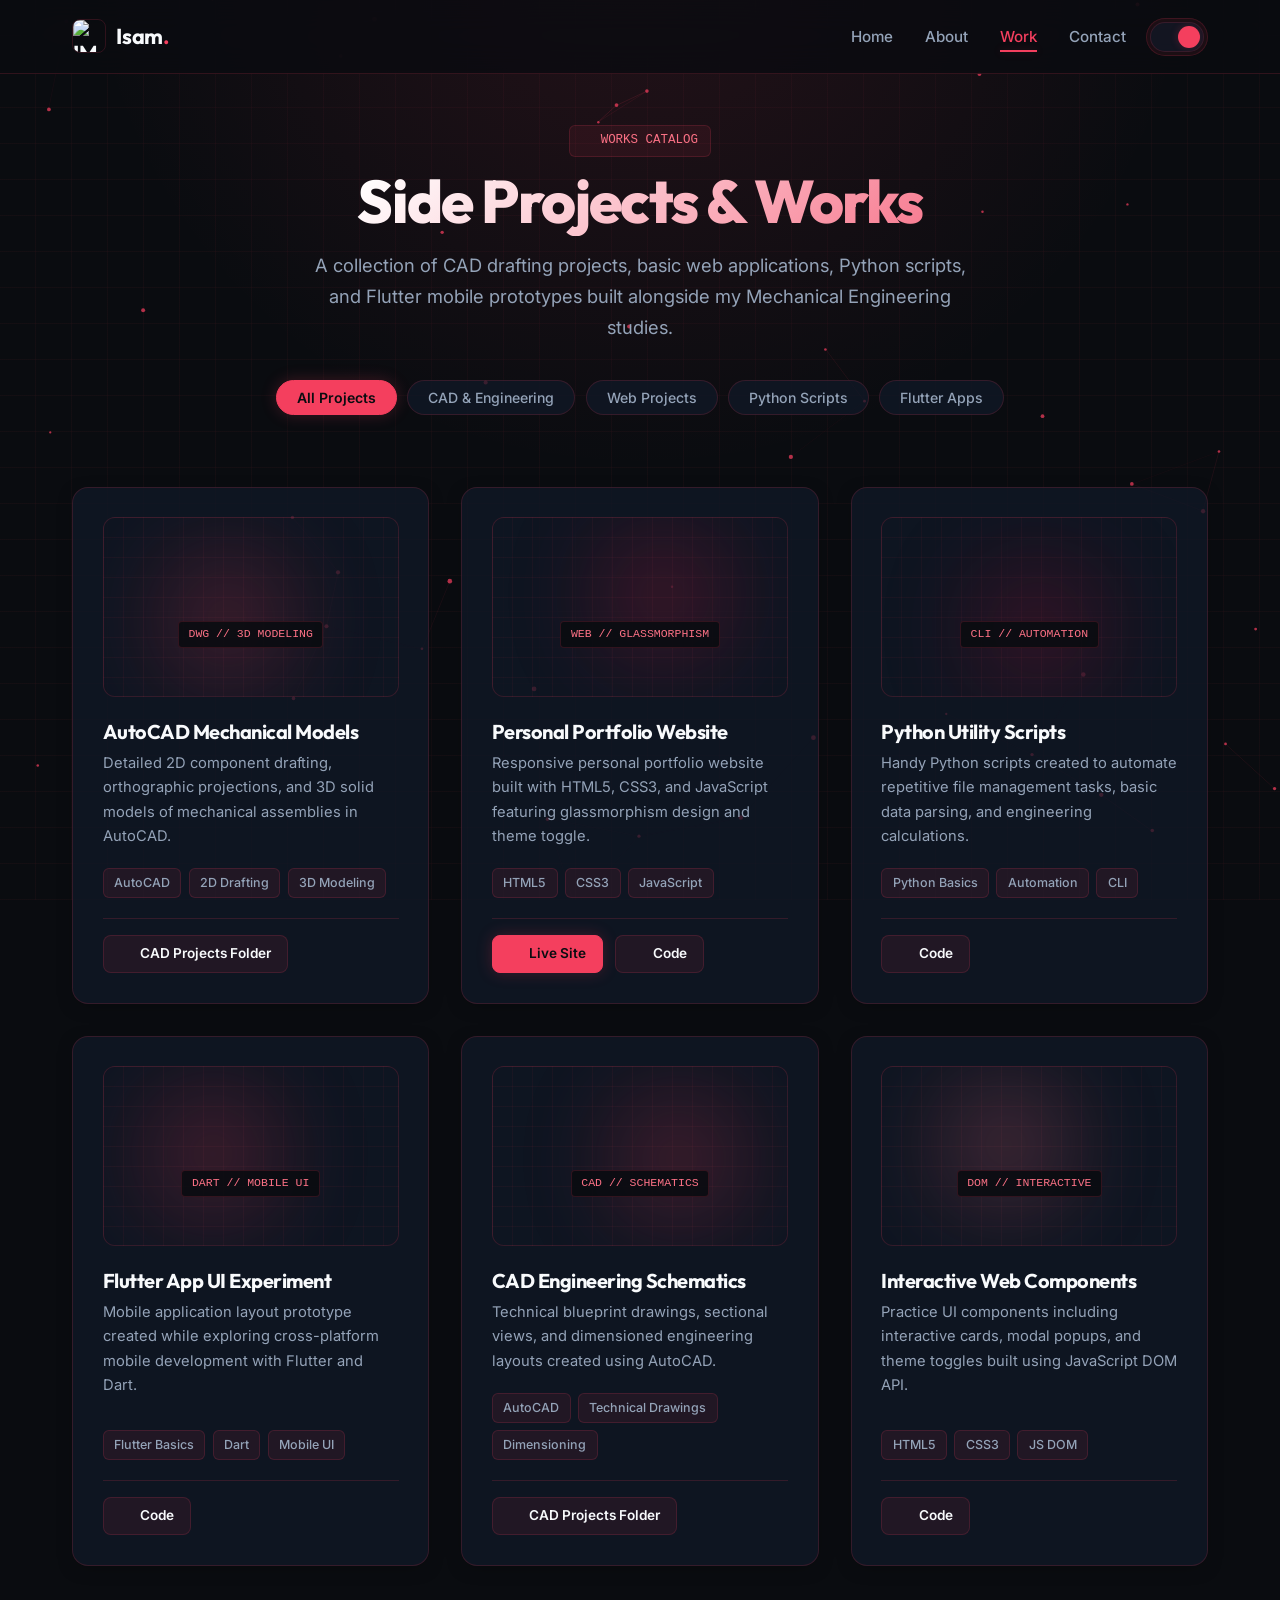
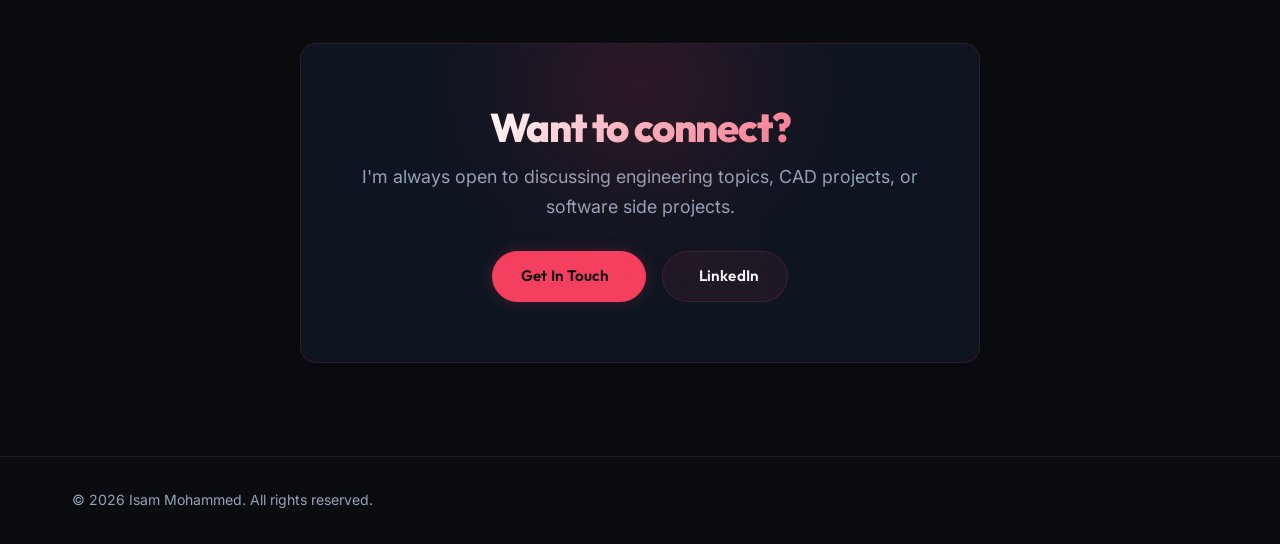
==== commit 82b26cbd: "Upgrade to Crimson Red palette, live canvas particle network, in-flow theme toggle, and unified bent" ====
--- a/works.html
+++ b/works.html
@@ -4,18 +4,712 @@
 <head>
     <meta charset="UTF-8">
     <meta name="viewport" content="width=device-width, initial-scale=1.0">
-    <title>Side Projects & Works | Isam Mohammed</title>
+    <title>Side Projects &amp; Works | Isam Mohammed</title>
     <meta name="description" content="Explore side projects, CAD designs, and software explorations by Isam Mohammed - 2nd Year Mechanical Engineering Student.">
 
-    <!-- Fonts -->
+    <!-- Preconnect & Fonts -->
     <link rel="preconnect" href="https://fonts.googleapis.com">
     <link rel="preconnect" href="https://fonts.gstatic.com" crossorigin>
     <link
-        href="https://fonts.googleapis.com/css2?family=Inter:wght@300;400;500;600&family=Outfit:wght@400;500;600;700&display=swap"
+        href="https://fonts.googleapis.com/css2?family=Inter:wght@300;400;500;600&family=Outfit:wght@400;500;600;700;800&display=swap"
         rel="stylesheet">
 
-    <!-- CSS -->
+    <!-- CSS Links -->
     <link rel="stylesheet" href="style.css">
+
+    <!-- Anti-FOUC Theme Initializer -->
+    <script>
+        (function() {
+            const savedTheme = localStorage.getItem('theme') || 'dark';
+            document.documentElement.setAttribute('data-theme', savedTheme);
+        })();
+    </script>
+
+    <!-- Embedded Pure CSS Production Layout & Crimson Glassmorphism Engine -->
+    <style>
+        /* ==========================================================================
+           ROOT DESIGN TOKENS & COLOR SYSTEM (CRIMSON RED)
+           ========================================================================== */
+        :root {
+            --bg-primary: #0a0c10;
+            --surface-card: rgba(17, 24, 39, 0.75);
+            --surface-elevated: rgba(22, 30, 48, 0.88);
+            --surface-border: rgba(244, 63, 94, 0.16);
+            --surface-border-hover: rgba(244, 63, 94, 0.45);
+            --accent-crimson: #f43f5e;       /* Deep Crimson Red Primary */
+            --accent-hover: #fb7185;         /* Rose 400 Hover */
+            --accent-glow: rgba(244, 63, 94, 0.22);
+            --accent-subtle: rgba(244, 63, 94, 0.08);
+            --text-main: #f8fafc;
+            --text-muted: #94a3b8;
+            --font-head: 'Outfit', -apple-system, BlinkMacSystemFont, sans-serif;
+            --font-sans: 'Inter', -apple-system, BlinkMacSystemFont, sans-serif;
+            --font-code: ui-monospace, SFMono-Regular, Menlo, Monaco, Consolas, monospace;
+            --header-h: 74px;
+            --max-w: 1200px;
+        }
+
+        [data-theme="light"] {
+            --bg-primary: #f8fafc;
+            --surface-card: rgba(255, 255, 255, 0.85);
+            --surface-elevated: rgba(241, 245, 249, 0.95);
+            --surface-border: rgba(225, 29, 72, 0.18);
+            --surface-border-hover: rgba(225, 29, 72, 0.45);
+            --accent-crimson: #e11d48;       /* Crimson Light Mode Accent */
+            --accent-hover: #be123c;
+            --accent-glow: rgba(225, 29, 72, 0.16);
+            --accent-subtle: rgba(225, 29, 72, 0.06);
+            --text-main: #0f172a;
+            --text-muted: #475569;
+        }
+
+        *, *::before, *::after {
+            box-sizing: border-box;
+            margin: 0;
+            padding: 0;
+        }
+
+        html {
+            font-family: var(--font-sans);
+            background-color: var(--bg-primary);
+            color: var(--text-main);
+            scroll-behavior: smooth;
+            line-height: 1.6;
+            -webkit-text-size-adjust: 100%;
+            overflow-x: hidden;
+        }
+
+        body {
+            min-height: 100vh;
+            overflow-x: hidden;
+            background-color: var(--bg-primary);
+            background-image: 
+                linear-gradient(rgba(244, 63, 94, 0.04) 1px, transparent 1px),
+                linear-gradient(90deg, rgba(244, 63, 94, 0.04) 1px, transparent 1px),
+                radial-gradient(circle 800px at 50% -10%, rgba(244, 63, 94, 0.12), transparent 70%);
+            background-size: 36px 36px, 36px 36px, 100% 100%;
+            background-position: -1px -1px, -1px -1px, 0 0;
+            background-attachment: fixed;
+        }
+
+        #live-bg-canvas {
+            position: fixed;
+            top: 0;
+            left: 0;
+            width: 100vw;
+            height: 100vh;
+            pointer-events: none;
+            z-index: 0;
+        }
+
+        header, main, footer {
+            position: relative;
+            z-index: 1;
+        }
+
+        .site-container {
+            width: 100%;
+            max-width: var(--max-w);
+            margin-left: auto;
+            margin-right: auto;
+            padding-left: clamp(1.15rem, 3.5vw, 2rem);
+            padding-right: clamp(1.15rem, 3.5vw, 2rem);
+        }
+
+        /* Header Navigation */
+        header.glass-nav {
+            position: fixed;
+            top: 0;
+            left: 0;
+            right: 0;
+            width: 100%;
+            height: var(--header-h);
+            z-index: 1000;
+            background: rgba(10, 12, 16, 0.82);
+            backdrop-filter: blur(16px);
+            -webkit-backdrop-filter: blur(16px);
+            border-bottom: 1px solid var(--surface-border);
+            display: flex;
+            align-items: center;
+        }
+
+        [data-theme="light"] header.glass-nav {
+            background: rgba(255, 255, 255, 0.85);
+        }
+
+        .nav-wrapper {
+            display: flex;
+            align-items: center;
+            justify-content: space-between;
+            width: 100%;
+            gap: 1.25rem;
+        }
+
+        .brand-logo {
+            display: inline-flex;
+            align-items: center;
+            gap: 0.65rem;
+            text-decoration: none;
+            color: var(--text-main);
+            font-family: var(--font-head);
+            font-weight: 700;
+            font-size: 1.35rem;
+            letter-spacing: -0.02em;
+            flex-shrink: 0;
+        }
+
+        .brand-logo img {
+            width: 34px;
+            height: 34px;
+            border-radius: 8px;
+            border: 1px solid var(--surface-border);
+            display: block;
+        }
+
+        .desktop-nav {
+            display: flex;
+            align-items: center;
+            margin-left: auto;
+        }
+
+        .nav-links-list {
+            display: flex;
+            align-items: center;
+            gap: 2rem;
+            list-style: none;
+        }
+
+        .nav-links-list a {
+            text-decoration: none;
+            color: var(--text-muted);
+            font-size: 0.95rem;
+            font-weight: 500;
+            transition: color 0.2s ease;
+            position: relative;
+            padding: 0.25rem 0;
+        }
+
+        .nav-links-list a:hover,
+        .nav-links-list a.active {
+            color: var(--accent-crimson);
+        }
+
+        .nav-links-list a::after {
+            content: '';
+            position: absolute;
+            bottom: -2px;
+            left: 0;
+            width: 100%;
+            height: 2px;
+            background: var(--accent-crimson);
+            transform: scaleX(0);
+            transform-origin: right;
+            transition: transform 0.25s ease;
+            box-shadow: 0 0 8px var(--accent-glow);
+        }
+
+        .nav-links-list a:hover::after,
+        .nav-links-list a.active::after {
+            transform: scaleX(1);
+            transform-origin: left;
+        }
+
+        .header-actions-group {
+            display: flex;
+            align-items: center;
+            gap: 0.75rem;
+            flex-shrink: 0;
+        }
+
+        .theme-switch-inline {
+            position: relative !important;
+            display: inline-flex;
+            align-items: center;
+            background: var(--accent-subtle);
+            backdrop-filter: blur(8px);
+            -webkit-backdrop-filter: blur(8px);
+            padding: 3px;
+            border-radius: 100px;
+            border: 1px solid var(--surface-border);
+            transition: border-color 0.2s ease, box-shadow 0.2s ease;
+        }
+
+        .theme-switch-inline:hover {
+            border-color: var(--accent-crimson);
+            box-shadow: 0 0 12px var(--accent-glow);
+        }
+
+        .theme-switch-control {
+            display: inline-block;
+            height: 30px;
+            position: relative;
+            width: 54px;
+        }
+
+        .theme-switch-control input {
+            display: none;
+        }
+
+        .switch-rail {
+            background-color: var(--surface-card);
+            bottom: 0;
+            cursor: pointer;
+            left: 0;
+            position: absolute;
+            right: 0;
+            top: 0;
+            transition: 0.3s;
+            border-radius: 30px;
+            border: 1px solid var(--surface-border);
+            display: flex;
+            align-items: center;
+            justify-content: space-between;
+            padding: 0 5px;
+            overflow: hidden;
+        }
+
+        .switch-rail::before {
+            background-color: var(--accent-crimson);
+            bottom: 3px;
+            content: "";
+            height: 22px;
+            left: 3px;
+            position: absolute;
+            transition: 0.3s;
+            width: 22px;
+            border-radius: 50%;
+            z-index: 2;
+            box-shadow: 0 0 8px var(--accent-glow);
+        }
+
+        input:checked + .switch-rail::before {
+            transform: translateX(24px);
+        }
+
+        .switch-icon-sun,
+        .switch-icon-moon {
+            width: 14px;
+            height: 14px;
+            z-index: 1;
+            color: var(--text-muted);
+            display: flex;
+            align-items: center;
+            justify-content: center;
+        }
+
+        input:checked + .switch-rail .switch-icon-moon {
+            color: var(--text-main);
+        }
+
+        input:not(:checked) + .switch-rail .switch-icon-sun {
+            color: var(--text-main);
+        }
+
+        .mobile-hamburger {
+            background: none;
+            border: none;
+            color: var(--text-main);
+            cursor: pointer;
+            display: none;
+            align-items: center;
+            justify-content: center;
+            padding: 0.45rem;
+            border-radius: 8px;
+            border: 1px solid transparent;
+            transition: all 0.2s ease;
+        }
+
+        .mobile-hamburger:hover {
+            border-color: var(--surface-border);
+            background: var(--accent-subtle);
+        }
+
+        /* Page Header */
+        .page-header-block {
+            padding-top: calc(var(--header-h) + clamp(2rem, 4vw, 3.5rem));
+            padding-bottom: 1.5rem;
+            text-align: center;
+        }
+
+        .page-title {
+            font-family: var(--font-head);
+            font-size: clamp(2.2rem, 5vw, 3.75rem);
+            font-weight: 800;
+            letter-spacing: -0.03em;
+            line-height: 1.15;
+            margin-bottom: 0.85rem;
+        }
+
+        .text-gradient {
+            background: linear-gradient(135deg, #ffffff 25%, #f43f5e 100%);
+            -webkit-background-clip: text;
+            background-clip: text;
+            -webkit-text-fill-color: transparent;
+            color: transparent;
+        }
+
+        [data-theme="light"] .text-gradient {
+            background: linear-gradient(135deg, #0f172a 35%, #e11d48 100%);
+            -webkit-background-clip: text;
+            background-clip: text;
+            -webkit-text-fill-color: transparent;
+        }
+
+        .page-subtitle {
+            color: var(--text-muted);
+            font-size: clamp(1rem, 1.6vw, 1.15rem);
+            max-width: 680px;
+            margin: 0 auto;
+            line-height: 1.7;
+        }
+
+        /* Filter Controls */
+        .filter-container {
+            display: flex;
+            justify-content: center;
+            align-items: center;
+            gap: 0.65rem;
+            flex-wrap: wrap;
+            margin: 2.25rem 0 3rem 0;
+        }
+
+        .filter-btn {
+            background: var(--surface-card);
+            color: var(--text-muted);
+            border: 1px solid var(--surface-border);
+            padding: 0.5rem 1.25rem;
+            border-radius: 30px;
+            font-family: var(--font-sans);
+            font-size: 0.88rem;
+            font-weight: 500;
+            cursor: pointer;
+            transition: all 0.2s ease;
+        }
+
+        .filter-btn:hover {
+            color: var(--text-main);
+            border-color: var(--accent-crimson);
+            background: var(--accent-subtle);
+        }
+
+        .filter-btn.active {
+            background: var(--accent-crimson);
+            color: #0a0c10 !important;
+            font-weight: 600;
+            border-color: var(--accent-crimson);
+            box-shadow: 0 0 16px var(--accent-glow);
+        }
+
+        /* Projects Grid (Bento/Card Mesh) */
+        .projects-grid {
+            display: grid;
+            grid-template-columns: repeat(auto-fit, minmax(320px, 1fr));
+            gap: clamp(1.25rem, 2.5vw, 2rem);
+            padding-bottom: clamp(3.5rem, 6vw, 5.5rem);
+        }
+
+        .bento-card-root {
+            background: var(--surface-card);
+            border: 1px solid var(--surface-border);
+            border-radius: 16px;
+            padding: clamp(1.35rem, 2.5vw, 1.85rem);
+            position: relative;
+            overflow: hidden;
+            display: flex;
+            flex-direction: column;
+            justify-content: space-between;
+            transition: transform 0.3s cubic-bezier(0.16, 1, 0.3, 1),
+                        border-color 0.3s cubic-bezier(0.16, 1, 0.3, 1),
+                        box-shadow 0.3s cubic-bezier(0.16, 1, 0.3, 1);
+            box-shadow: 0 4px 20px -8px rgba(0, 0, 0, 0.5);
+            min-width: 0;
+        }
+
+        .bento-card-root:hover {
+            border-color: var(--surface-border-hover);
+            transform: translateY(-5px);
+            box-shadow: 0 16px 36px -12px rgba(0, 0, 0, 0.7), 0 0 24px var(--accent-glow);
+        }
+
+        .blueprint-schematic-box {
+            background: linear-gradient(135deg, rgba(14, 23, 42, 0.9) 0%, rgba(10, 15, 26, 0.95) 100%);
+            border-radius: 12px;
+            border: 1px solid var(--surface-border);
+            position: relative;
+            overflow: hidden;
+            display: flex;
+            align-items: center;
+            justify-content: center;
+            height: 180px;
+            margin-bottom: 1.35rem;
+            background-image: 
+                linear-gradient(rgba(244, 63, 94, 0.05) 1px, transparent 1px),
+                linear-gradient(90deg, rgba(244, 63, 94, 0.05) 1px, transparent 1px);
+            background-size: 20px 20px;
+            background-position: -1px -1px;
+        }
+
+        .schematic-ambient-glow {
+            position: absolute;
+            width: 130px;
+            height: 130px;
+            border-radius: 50%;
+            background: var(--accent-crimson);
+            filter: blur(50px);
+            opacity: 0.25;
+            pointer-events: none;
+        }
+
+        .card-title-text {
+            font-family: var(--font-head);
+            font-size: 1.25rem;
+            font-weight: 700;
+            color: var(--text-main);
+            margin-bottom: 0.45rem;
+            line-height: 1.25;
+        }
+
+        .card-body-text {
+            color: var(--text-muted);
+            font-size: 0.92rem;
+            line-height: 1.65;
+            margin-bottom: 1.25rem;
+        }
+
+        .tech-tags-wrap {
+            display: flex;
+            gap: 0.45rem;
+            flex-wrap: wrap;
+            align-items: center;
+            margin-bottom: 1.25rem;
+        }
+
+        .tech-tag-pill {
+            background: var(--accent-subtle);
+            border: 1px solid var(--surface-border);
+            color: var(--text-muted);
+            padding: 0.25rem 0.65rem;
+            font-size: 0.78rem;
+            border-radius: 6px;
+            font-weight: 500;
+            transition: all 0.2s ease;
+        }
+
+        .bento-card-root:hover .tech-tag-pill {
+            border-color: rgba(244, 63, 94, 0.3);
+            color: var(--text-main);
+        }
+
+        .project-actions-row {
+            display: flex;
+            align-items: center;
+            gap: 0.75rem;
+            flex-wrap: wrap;
+            margin-top: auto;
+            padding-top: 1rem;
+            border-top: 1px solid var(--surface-border);
+        }
+
+        .action-link-btn {
+            display: inline-flex;
+            align-items: center;
+            gap: 0.4rem;
+            text-decoration: none;
+            font-size: 0.85rem;
+            font-weight: 600;
+            padding: 0.45rem 1rem;
+            border-radius: 8px;
+            border: 1px solid var(--surface-border);
+            background: var(--accent-subtle);
+            color: var(--text-main);
+            transition: all 0.2s ease;
+            white-space: nowrap;
+        }
+
+        .action-link-btn:hover {
+            border-color: var(--accent-crimson);
+            color: var(--accent-crimson);
+            background: rgba(244, 63, 94, 0.15);
+            box-shadow: 0 0 12px var(--accent-glow);
+        }
+
+        .btn-primary-crimson {
+            background: var(--accent-crimson);
+            color: #0a0c10 !important;
+            border: 1px solid var(--accent-crimson);
+            box-shadow: 0 0 16px var(--accent-glow);
+        }
+
+        .btn-primary-crimson:hover {
+            background: var(--accent-hover);
+            border-color: var(--accent-hover);
+            box-shadow: 0 0 24px rgba(244, 63, 94, 0.5);
+            transform: translateY(-2px);
+        }
+
+        /* CTA Section */
+        .cta-section-wrap {
+            padding-bottom: clamp(3.5rem, 6vw, 5.5rem);
+        }
+
+        .contact-box-wrap {
+            max-width: 680px;
+            margin-left: auto;
+            margin-right: auto;
+            text-align: center;
+            position: relative;
+        }
+
+        .contact-buttons-row {
+            display: flex;
+            gap: 1rem;
+            justify-content: center;
+            flex-wrap: wrap;
+            align-items: center;
+            margin-top: 1.75rem;
+        }
+
+        .btn-core {
+            display: inline-flex;
+            align-items: center;
+            justify-content: center;
+            gap: 0.5rem;
+            padding: 0.8rem 1.75rem;
+            border-radius: 100px;
+            font-weight: 600;
+            font-size: 0.95rem;
+            font-family: var(--font-head);
+            letter-spacing: 0.01em;
+            text-decoration: none;
+            cursor: pointer;
+            transition: all 0.25s cubic-bezier(0.16, 1, 0.3, 1);
+            white-space: nowrap;
+        }
+
+        .btn-outline-glass {
+            background: var(--accent-subtle);
+            border: 1px solid var(--surface-border);
+            color: var(--text-main);
+            backdrop-filter: blur(10px);
+            -webkit-backdrop-filter: blur(10px);
+        }
+
+        .btn-outline-glass:hover {
+            border-color: var(--accent-crimson);
+            color: var(--accent-crimson);
+            background: rgba(244, 63, 94, 0.12);
+            box-shadow: 0 0 16px var(--accent-glow);
+            transform: translateY(-2px);
+        }
+
+        /* Footer */
+        footer.site-footer {
+            border-top: 1px solid var(--surface-border);
+            padding-top: 2rem;
+            padding-bottom: 2rem;
+            margin-top: 1rem;
+            background: transparent;
+        }
+
+        .footer-flex {
+            display: flex;
+            justify-content: space-between;
+            align-items: center;
+            flex-wrap: wrap;
+            gap: 1.25rem;
+        }
+
+        .footer-copy {
+            color: var(--text-muted);
+            font-size: 0.88rem;
+        }
+
+        .footer-social-links {
+            display: flex;
+            gap: 1.25rem;
+            align-items: center;
+        }
+
+        .footer-social-links a {
+            color: var(--text-muted);
+            transition: color 0.2s ease;
+        }
+
+        .footer-social-links a:hover {
+            color: var(--accent-crimson);
+        }
+
+        /* Responsive Breakpoints */
+        @media (max-width: 768px) {
+            :root {
+                --header-h: 66px;
+            }
+
+            .mobile-hamburger {
+                display: flex;
+            }
+
+            .desktop-nav {
+                position: fixed;
+                top: var(--header-h);
+                left: 0;
+                width: 100%;
+                height: 0;
+                background: rgba(10, 12, 16, 0.96);
+                backdrop-filter: blur(20px);
+                -webkit-backdrop-filter: blur(20px);
+                overflow: hidden;
+                transition: height 0.3s cubic-bezier(0.16, 1, 0.3, 1);
+                border-bottom: 1px solid var(--surface-border);
+                z-index: 999;
+                flex-direction: column;
+                justify-content: center;
+            }
+
+            [data-theme="light"] .desktop-nav {
+                background: rgba(255, 255, 255, 0.98);
+            }
+
+            .desktop-nav.active {
+                height: calc(100svh - var(--header-h));
+            }
+
+            .nav-links-list {
+                flex-direction: column;
+                gap: 2rem;
+                padding: 2rem 0;
+            }
+
+            .nav-links-list a {
+                font-size: 1.35rem;
+            }
+
+            .projects-grid {
+                grid-template-columns: 1fr;
+            }
+
+            .footer-flex {
+                flex-direction: column;
+                align-items: center;
+                text-align: center;
+            }
+        }
+
+        @media (max-width: 480px) {
+            .contact-buttons-row {
+                flex-direction: column;
+                width: 100%;
+            }
+
+            .contact-buttons-row .btn-core {
+                width: 100%;
+            }
+
+            .bento-card-root {
+                padding: 1.25rem 1rem;
+            }
+        }
+    </style>
 
     <!-- Icons -->
     <link rel="icon" type="image/svg+xml" href="favicon.svg">
@@ -24,50 +718,62 @@
 
 <body>
 
+    <!-- Living Background Canvas (Max 50 Nodes, Zero Lag) -->
+    <canvas id="live-bg-canvas"></canvas>
+
     <!-- Navigation Header -->
-    <header class="glass">
-        <div class="container"
-            style="display: flex; justify-content: space-between; align-items: center; height: 100%;">
-            <a href="index.html" class="logo"
-                style="display: flex; align-items: center; gap: 0.5rem; font-family: var(--font-heading); font-weight: 700; font-size: 1.5rem; letter-spacing: -0.02em;">
-                <img src="favicon.svg" alt="IM Logo" style="width: 32px; height: 32px; border-radius: 6px;">
+    <header class="glass-nav">
+        <div class="site-container nav-wrapper">
+            <a href="index.html" class="brand-logo" aria-label="Isam Mohammed Portfolio">
+                <img src="favicon.svg" alt="IM Logo" width="34" height="34">
+                <span>Isam<span style="color: var(--accent-crimson);">.</span></span>
             </a>
-            <div style="display: flex; gap: 0.5rem; align-items: center;">
-                <div class="theme-switch-wrapper">
-                    <label class="theme-switch" for="theme-toggle">
-                        <input type="checkbox" id="theme-toggle" aria-label="Toggle Theme">
-                        <div class="slider">
-                            <i data-feather="sun" class="sun-icon"></i>
-                            <i data-feather="moon" class="moon-icon"></i>
+
+            <!-- Primary Navigation Links -->
+            <nav class="desktop-nav" id="main-navigation">
+                <ul class="nav-links-list">
+                    <li><a href="index.html" class="nav-link">Home</a></li>
+                    <li><a href="index.html#about" class="nav-link">About</a></li>
+                    <li><a href="works.html" class="nav-link active">Work</a></li>
+                    <li><a href="index.html#contact" class="nav-link">Contact</a></li>
+                </ul>
+            </nav>
+
+            <!-- Inline Header Actions (Theme Switch + Hamburger) -->
+            <div class="header-actions-group">
+                <div class="theme-switch-inline">
+                    <label class="theme-switch-control" for="theme-toggle">
+                        <input type="checkbox" id="theme-toggle" aria-label="Toggle Dark and Light Theme">
+                        <div class="switch-rail">
+                            <span class="switch-icon-sun"><i data-feather="sun"></i></span>
+                            <span class="switch-icon-moon"><i data-feather="moon"></i></span>
                         </div>
                     </label>
                 </div>
-                <button class="mobile-menu-btn" aria-label="Toggle Menu">
+
+                <button class="mobile-hamburger" id="menu-toggle-btn" aria-label="Toggle Navigation Menu" aria-expanded="false" aria-controls="main-navigation">
                     <i data-feather="menu"></i>
                 </button>
             </div>
-            <nav class="nav-menu">
-                <ul style="display: flex; gap: 2.5rem;">
-                    <li><a href="index.html" class="nav-link">Home</a></li>
-                    <li><a href="index.html#about" class="nav-link">About</a></li>
-                    <li><a href="works.html" class="nav-link active" style="color: var(--accent-color);">Work</a></li>
-                    <li><a href="index.html#contact" class="nav-link">Contact</a></li>
-                </ul>
-            </nav>
         </div>
     </header>
 
     <!-- Main Content -->
     <main>
         <!-- Page Header Section -->
-        <section class="page-header container reveal">
-            <h1 class="text-gradient">Side Projects & Works</h1>
-            <p style="line-height: 1.7; max-width: 680px; margin: 0 auto 1.5rem auto;">A collection of CAD drafting projects, basic web applications, Python scripts, and Flutter mobile prototypes built alongside my Mechanical Engineering studies.</p>
-            
+        <section class="site-container page-header-block reveal">
+            <div style="display: inline-flex; align-items: center; gap: 0.35rem; margin-bottom: 0.65rem;">
+                <span style="background: var(--accent-subtle); border: 1px solid var(--surface-border); color: #fb7185; font-size: 0.78rem; font-family: var(--font-code); padding: 0.3rem 0.75rem; border-radius: 6px; font-weight: 500; display: inline-flex; align-items: center; gap: 0.35rem;">
+                    <i data-feather="archive" style="width: 13px; height: 13px;"></i> WORKS CATALOG
+                </span>
+            </div>
+            <h1 class="page-title text-gradient">Side Projects &amp; Works</h1>
+            <p class="page-subtitle">A collection of CAD drafting projects, basic web applications, Python scripts, and Flutter mobile prototypes built alongside my Mechanical Engineering studies.</p>
+
             <!-- Category Filter Pills -->
             <div class="filter-container">
                 <button class="filter-btn active" data-filter="all">All Projects</button>
-                <button class="filter-btn" data-filter="cad">CAD & Engineering</button>
+                <button class="filter-btn" data-filter="cad">CAD &amp; Engineering</button>
                 <button class="filter-btn" data-filter="web">Web Projects</button>
                 <button class="filter-btn" data-filter="python">Python Scripts</button>
                 <button class="filter-btn" data-filter="flutter">Flutter Apps</button>
@@ -75,127 +781,201 @@
         </section>
 
         <!-- Projects Grid Section -->
-        <section class="container reveal delay-100" style="padding-bottom: 5rem;">
-            <div class="grid grid-3" style="gap: 2rem;">
-
-                <!-- Project 1: AutoCAD Mechanical Models -->
-                <article class="card project-card" data-category="cad" style="padding: 2.25rem 1.75rem;">
-                    <div style="background: linear-gradient(135deg, rgba(14, 23, 42, 0.9) 0%, rgba(10, 15, 26, 0.95) 100%); height: 190px; border-radius: 8px; margin-bottom: 1.25rem; display: flex; align-items: center; justify-content: center; position: relative; overflow: hidden; border: 1px solid var(--border-color);">
-                        <div style="background: var(--accent-color); width: 80px; height: 80px; border-radius: 50%; filter: blur(40px); opacity: 0.35; position: absolute; top: 20%; left: 20%;"></div>
-                        <i data-feather="compass" style="width: 44px; height: 44px; color: var(--text-secondary); z-index: 1;"></i>
-                    </div>
-                    <h3 style="margin-bottom: 0.5rem; font-size: 1.25rem;">AutoCAD Mechanical Models</h3>
-                    <p style="color: var(--text-secondary); font-size: 0.95rem; margin-bottom: 1.25rem; line-height: 1.6;">
-                        Detailed 2D component drafting, orthographic projections, and 3D solid models of mechanical assemblies in AutoCAD.
-                    </p>
-                    <div style="display: flex; gap: 0.5rem; flex-wrap: wrap; margin-bottom: 1.25rem;">
-                        <span class="tech-badge">AutoCAD</span>
-                        <span class="tech-badge">2D Drafting</span>
-                        <span class="tech-badge">3D Modeling</span>
-                    </div>
-                    <div class="project-actions">
-                        <a href="https://github.com/IM-LL/IM/tree/main/cad-projects" target="_blank" rel="noopener" class="btn-sm-outline"><i data-feather="folder" style="width: 14px; height: 14px;"></i> CAD Projects Folder</a>
+        <section class="site-container reveal delay-100">
+            <div class="projects-grid">
+
+                <!-- Project 1: AutoCAD Mechanical Models (CAD) -->
+                <article class="bento-card-root project-card" data-category="cad">
+                    <div>
+                        <div class="blueprint-schematic-box">
+                            <div class="schematic-ambient-glow" style="top: 20%; left: 20%;"></div>
+                            <div style="display: flex; flex-direction: column; align-items: center; gap: 0.65rem; z-index: 1;">
+                                <i data-feather="compass" style="width: 44px; height: 44px; color: var(--accent-crimson);"></i>
+                                <span style="background: rgba(10, 12, 16, 0.88); border: 1px solid var(--surface-border); color: #fb7185; font-size: 0.72rem; font-family: var(--font-code); padding: 0.2rem 0.6rem; border-radius: 4px;">
+                                    DWG // 3D MODELING
+                                </span>
+                            </div>
+                        </div>
+                        <h3 class="card-title-text">AutoCAD Mechanical Models</h3>
+                        <p class="card-body-text">
+                            Detailed 2D component drafting, orthographic projections, and 3D solid models of mechanical assemblies in AutoCAD.
+                        </p>
+                    </div>
+
+                    <div>
+                        <div class="tech-tags-wrap">
+                            <span class="tech-tag-pill">AutoCAD</span>
+                            <span class="tech-tag-pill">2D Drafting</span>
+                            <span class="tech-tag-pill">3D Modeling</span>
+                        </div>
+                        <div class="project-actions-row">
+                            <a href="https://github.com/IM-LL/IM/tree/main/cad-projects" target="_blank" rel="noopener" class="action-link-btn">
+                                <i data-feather="folder" style="width: 14px; height: 14px;"></i> CAD Projects Folder
+                            </a>
+                        </div>
                     </div>
                 </article>
 
-                <!-- Project 2: Personal Portfolio Website -->
-                <article class="card project-card" data-category="web" style="padding: 2.25rem 1.75rem;">
-                    <div style="background: linear-gradient(135deg, rgba(14, 23, 42, 0.9) 0%, rgba(10, 15, 26, 0.95) 100%); height: 190px; border-radius: 8px; margin-bottom: 1.25rem; display: flex; align-items: center; justify-content: center; position: relative; overflow: hidden; border: 1px solid var(--border-color);">
-                        <div style="background: var(--accent-secondary); width: 80px; height: 80px; border-radius: 50%; filter: blur(40px); opacity: 0.35; position: absolute; bottom: 20%; right: 20%;"></div>
-                        <i data-feather="globe" style="width: 44px; height: 44px; color: var(--text-secondary); z-index: 1;"></i>
-                    </div>
-                    <h3 style="margin-bottom: 0.5rem; font-size: 1.25rem;">Personal Portfolio Website</h3>
-                    <p style="color: var(--text-secondary); font-size: 0.95rem; margin-bottom: 1.25rem; line-height: 1.6;">
-                        Responsive personal portfolio website built with HTML5, CSS3, and JavaScript featuring glassmorphism design and theme toggle.
-                    </p>
-                    <div style="display: flex; gap: 0.5rem; flex-wrap: wrap; margin-bottom: 1.25rem;">
-                        <span class="tech-badge">HTML5</span>
-                        <span class="tech-badge">CSS3</span>
-                        <span class="tech-badge">JavaScript</span>
-                    </div>
-                    <div class="project-actions">
-                        <a href="index.html" class="btn-sm-primary"><i data-feather="external-link" style="width: 14px; height: 14px;"></i> Live Site</a>
-                        <a href="https://github.com/IM-LL/IM" target="_blank" rel="noopener" class="btn-sm-outline"><i data-feather="github" style="width: 14px; height: 14px;"></i> Code</a>
+                <!-- Project 2: Personal Portfolio Website (Web) -->
+                <article class="bento-card-root project-card" data-category="web">
+                    <div>
+                        <div class="blueprint-schematic-box">
+                            <div class="schematic-ambient-glow" style="bottom: 20%; right: 20%; background: #e11d48;"></div>
+                            <div style="display: flex; flex-direction: column; align-items: center; gap: 0.65rem; z-index: 1;">
+                                <i data-feather="globe" style="width: 44px; height: 44px; color: var(--accent-crimson);"></i>
+                                <span style="background: rgba(10, 12, 16, 0.88); border: 1px solid var(--surface-border); color: #fb7185; font-size: 0.72rem; font-family: var(--font-code); padding: 0.2rem 0.6rem; border-radius: 4px;">
+                                    WEB // GLASSMORPHISM
+                                </span>
+                            </div>
+                        </div>
+                        <h3 class="card-title-text">Personal Portfolio Website</h3>
+                        <p class="card-body-text">
+                            Responsive personal portfolio website built with HTML5, CSS3, and JavaScript featuring glassmorphism design and theme toggle.
+                        </p>
+                    </div>
+
+                    <div>
+                        <div class="tech-tags-wrap">
+                            <span class="tech-tag-pill">HTML5</span>
+                            <span class="tech-tag-pill">CSS3</span>
+                            <span class="tech-tag-pill">JavaScript</span>
+                        </div>
+                        <div class="project-actions-row">
+                            <a href="index.html" class="action-link-btn btn-primary-crimson">
+                                <i data-feather="external-link" style="width: 14px; height: 14px;"></i> Live Site
+                            </a>
+                            <a href="https://github.com/IM-LL/IM" target="_blank" rel="noopener" class="action-link-btn">
+                                <i data-feather="github" style="width: 14px; height: 14px;"></i> Code
+                            </a>
+                        </div>
                     </div>
                 </article>
 
-                <!-- Project 3: Python Automation Scripts -->
-                <article class="card project-card" data-category="python" style="padding: 2.25rem 1.75rem;">
-                    <div style="background: linear-gradient(135deg, rgba(14, 23, 42, 0.9) 0%, rgba(10, 15, 26, 0.95) 100%); height: 190px; border-radius: 8px; margin-bottom: 1.25rem; display: flex; align-items: center; justify-content: center; position: relative; overflow: hidden; border: 1px solid var(--border-color);">
-                        <div style="background: #8b5cf6; width: 80px; height: 80px; border-radius: 50%; filter: blur(40px); opacity: 0.35; position: absolute; top: 30%; right: 30%;"></div>
-                        <i data-feather="terminal" style="width: 44px; height: 44px; color: var(--text-secondary); z-index: 1;"></i>
-                    </div>
-                    <h3 style="margin-bottom: 0.5rem; font-size: 1.25rem;">Python Utility Scripts</h3>
-                    <p style="color: var(--text-secondary); font-size: 0.95rem; margin-bottom: 1.25rem; line-height: 1.6;">
-                        Handy Python scripts created to automate repetitive file management tasks, basic data parsing, and engineering calculations.
-                    </p>
-                    <div style="display: flex; gap: 0.5rem; flex-wrap: wrap; margin-bottom: 1.25rem;">
-                        <span class="tech-badge">Python Basics</span>
-                        <span class="tech-badge">Automation</span>
-                        <span class="tech-badge">CLI</span>
-                    </div>
-                    <div class="project-actions">
-                        <a href="https://github.com/IM-LL/IM" target="_blank" rel="noopener" class="btn-sm-outline"><i data-feather="github" style="width: 14px; height: 14px;"></i> Code</a>
+                <!-- Project 3: Python Utility Scripts (Python) -->
+                <article class="bento-card-root project-card" data-category="python">
+                    <div>
+                        <div class="blueprint-schematic-box">
+                            <div class="schematic-ambient-glow" style="top: 25%; right: 25%; background: #be123c;"></div>
+                            <div style="display: flex; flex-direction: column; align-items: center; gap: 0.65rem; z-index: 1;">
+                                <i data-feather="terminal" style="width: 44px; height: 44px; color: var(--accent-crimson);"></i>
+                                <span style="background: rgba(10, 12, 16, 0.88); border: 1px solid var(--surface-border); color: #fb7185; font-size: 0.72rem; font-family: var(--font-code); padding: 0.2rem 0.6rem; border-radius: 4px;">
+                                    CLI // AUTOMATION
+                                </span>
+                            </div>
+                        </div>
+                        <h3 class="card-title-text">Python Utility Scripts</h3>
+                        <p class="card-body-text">
+                            Handy Python scripts created to automate repetitive file management tasks, basic data parsing, and engineering calculations.
+                        </p>
+                    </div>
+
+                    <div>
+                        <div class="tech-tags-wrap">
+                            <span class="tech-tag-pill">Python Basics</span>
+                            <span class="tech-tag-pill">Automation</span>
+                            <span class="tech-tag-pill">CLI</span>
+                        </div>
+                        <div class="project-actions-row">
+                            <a href="https://github.com/IM-LL/IM" target="_blank" rel="noopener" class="action-link-btn">
+                                <i data-feather="github" style="width: 14px; height: 14px;"></i> Code
+                            </a>
+                        </div>
                     </div>
                 </article>
 
-                <!-- Project 4: Flutter App Prototype -->
-                <article class="card project-card" data-category="flutter" style="padding: 2.25rem 1.75rem;">
-                    <div style="background: linear-gradient(135deg, rgba(14, 23, 42, 0.9) 0%, rgba(10, 15, 26, 0.95) 100%); height: 190px; border-radius: 8px; margin-bottom: 1.25rem; display: flex; align-items: center; justify-content: center; position: relative; overflow: hidden; border: 1px solid var(--border-color);">
-                        <div style="background: #06b6d4; width: 80px; height: 80px; border-radius: 50%; filter: blur(40px); opacity: 0.35; position: absolute; bottom: 10%; left: 10%;"></div>
-                        <i data-feather="smartphone" style="width: 44px; height: 44px; color: var(--text-secondary); z-index: 1;"></i>
-                    </div>
-                    <h3 style="margin-bottom: 0.5rem; font-size: 1.25rem;">Flutter App UI Experiment</h3>
-                    <p style="color: var(--text-secondary); font-size: 0.95rem; margin-bottom: 1.25rem; line-height: 1.6;">
-                        Mobile application layout prototype created while exploring cross-platform mobile development with Flutter and Dart.
-                    </p>
-                    <div style="display: flex; gap: 0.5rem; flex-wrap: wrap; margin-bottom: 1.25rem;">
-                        <span class="tech-badge">Flutter Basics</span>
-                        <span class="tech-badge">Dart</span>
-                        <span class="tech-badge">Mobile UI</span>
-                    </div>
-                    <div class="project-actions">
-                        <a href="https://github.com/IM-LL/IM" target="_blank" rel="noopener" class="btn-sm-outline"><i data-feather="github" style="width: 14px; height: 14px;"></i> Code</a>
+                <!-- Project 4: Flutter App Prototype (Flutter) -->
+                <article class="bento-card-root project-card" data-category="flutter">
+                    <div>
+                        <div class="blueprint-schematic-box">
+                            <div class="schematic-ambient-glow" style="bottom: 15%; left: 15%; background: #f43f5e;"></div>
+                            <div style="display: flex; flex-direction: column; align-items: center; gap: 0.65rem; z-index: 1;">
+                                <i data-feather="smartphone" style="width: 44px; height: 44px; color: var(--accent-crimson);"></i>
+                                <span style="background: rgba(10, 12, 16, 0.88); border: 1px solid var(--surface-border); color: #fb7185; font-size: 0.72rem; font-family: var(--font-code); padding: 0.2rem 0.6rem; border-radius: 4px;">
+                                    DART // MOBILE UI
+                                </span>
+                            </div>
+                        </div>
+                        <h3 class="card-title-text">Flutter App UI Experiment</h3>
+                        <p class="card-body-text">
+                            Mobile application layout prototype created while exploring cross-platform mobile development with Flutter and Dart.
+                        </p>
+                    </div>
+
+                    <div>
+                        <div class="tech-tags-wrap">
+                            <span class="tech-tag-pill">Flutter Basics</span>
+                            <span class="tech-tag-pill">Dart</span>
+                            <span class="tech-tag-pill">Mobile UI</span>
+                        </div>
+                        <div class="project-actions-row">
+                            <a href="https://github.com/IM-LL/IM" target="_blank" rel="noopener" class="action-link-btn">
+                                <i data-feather="github" style="width: 14px; height: 14px;"></i> Code
+                            </a>
+                        </div>
                     </div>
                 </article>
 
-                <!-- Project 5: CAD Blueprint Schematics -->
-                <article class="card project-card" data-category="cad" style="padding: 2.25rem 1.75rem;">
-                    <div style="background: linear-gradient(135deg, rgba(14, 23, 42, 0.9) 0%, rgba(10, 15, 26, 0.95) 100%); height: 190px; border-radius: 8px; margin-bottom: 1.25rem; display: flex; align-items: center; justify-content: center; position: relative; overflow: hidden; border: 1px solid var(--border-color);">
-                        <div style="background: #3b82f6; width: 80px; height: 80px; border-radius: 50%; filter: blur(40px); opacity: 0.35; position: absolute; top: 15%; right: 15%;"></div>
-                        <i data-feather="layers" style="width: 44px; height: 44px; color: var(--text-secondary); z-index: 1;"></i>
-                    </div>
-                    <h3 style="margin-bottom: 0.5rem; font-size: 1.25rem;">CAD Engineering Schematics</h3>
-                    <p style="color: var(--text-secondary); font-size: 0.95rem; margin-bottom: 1.25rem; line-height: 1.6;">
-                        Technical blueprint drawings, sectional views, and dimensioned engineering layouts created using AutoCAD.
-                    </p>
-                    <div style="display: flex; gap: 0.5rem; flex-wrap: wrap; margin-bottom: 1.25rem;">
-                        <span class="tech-badge">AutoCAD</span>
-                        <span class="tech-badge">Technical Drawings</span>
-                        <span class="tech-badge">Dimensioning</span>
-                    </div>
-                    <div class="project-actions">
-                        <a href="https://github.com/IM-LL/IM/tree/main/cad-projects" target="_blank" rel="noopener" class="btn-sm-outline"><i data-feather="folder" style="width: 14px; height: 14px;"></i> CAD Projects Folder</a>
+                <!-- Project 5: CAD Blueprint Schematics (CAD) -->
+                <article class="bento-card-root project-card" data-category="cad">
+                    <div>
+                        <div class="blueprint-schematic-box">
+                            <div class="schematic-ambient-glow" style="top: 15%; right: 15%;"></div>
+                            <div style="display: flex; flex-direction: column; align-items: center; gap: 0.65rem; z-index: 1;">
+                                <i data-feather="layers" style="width: 44px; height: 44px; color: var(--accent-crimson);"></i>
+                                <span style="background: rgba(10, 12, 16, 0.88); border: 1px solid var(--surface-border); color: #fb7185; font-size: 0.72rem; font-family: var(--font-code); padding: 0.2rem 0.6rem; border-radius: 4px;">
+                                    CAD // SCHEMATICS
+                                </span>
+                            </div>
+                        </div>
+                        <h3 class="card-title-text">CAD Engineering Schematics</h3>
+                        <p class="card-body-text">
+                            Technical blueprint drawings, sectional views, and dimensioned engineering layouts created using AutoCAD.
+                        </p>
+                    </div>
+
+                    <div>
+                        <div class="tech-tags-wrap">
+                            <span class="tech-tag-pill">AutoCAD</span>
+                            <span class="tech-tag-pill">Technical Drawings</span>
+                            <span class="tech-tag-pill">Dimensioning</span>
+                        </div>
+                        <div class="project-actions-row">
+                            <a href="https://github.com/IM-LL/IM/tree/main/cad-projects" target="_blank" rel="noopener" class="action-link-btn">
+                                <i data-feather="folder" style="width: 14px; height: 14px;"></i> CAD Projects Folder
+                            </a>
+                        </div>
                     </div>
                 </article>
 
-                <!-- Project 6: Interactive Web Widgets -->
-                <article class="card project-card" data-category="web" style="padding: 2.25rem 1.75rem;">
-                    <div style="background: linear-gradient(135deg, rgba(14, 23, 42, 0.9) 0%, rgba(10, 15, 26, 0.95) 100%); height: 190px; border-radius: 8px; margin-bottom: 1.25rem; display: flex; align-items: center; justify-content: center; position: relative; overflow: hidden; border: 1px solid var(--border-color);">
-                        <div style="background: var(--accent-color); width: 80px; height: 80px; border-radius: 50%; filter: blur(40px); opacity: 0.35; position: absolute; bottom: 20%; left: 20%;"></div>
-                        <i data-feather="layout" style="width: 44px; height: 44px; color: var(--text-secondary); z-index: 1;"></i>
-                    </div>
-                    <h3 style="margin-bottom: 0.5rem; font-size: 1.25rem;">Interactive Web Components</h3>
-                    <p style="color: var(--text-secondary); font-size: 0.95rem; margin-bottom: 1.25rem; line-height: 1.6;">
-                        Practice UI components including interactive cards, modal popups, and theme toggles built using JavaScript DOM API.
-                    </p>
-                    <div style="display: flex; gap: 0.5rem; flex-wrap: wrap; margin-bottom: 1.25rem;">
-                        <span class="tech-badge">HTML5</span>
-                        <span class="tech-badge">CSS3</span>
-                        <span class="tech-badge">JS DOM</span>
-                    </div>
-                    <div class="project-actions">
-                        <a href="https://github.com/IM-LL/IM" target="_blank" rel="noopener" class="btn-sm-outline"><i data-feather="github" style="width: 14px; height: 14px;"></i> Code</a>
+                <!-- Project 6: Interactive Web Components (Web) -->
+                <article class="bento-card-root project-card" data-category="web">
+                    <div>
+                        <div class="blueprint-schematic-box">
+                            <div class="schematic-ambient-glow" style="bottom: 20%; left: 20%; background: #fb7185;"></div>
+                            <div style="display: flex; flex-direction: column; align-items: center; gap: 0.65rem; z-index: 1;">
+                                <i data-feather="layout" style="width: 44px; height: 44px; color: var(--accent-crimson);"></i>
+                                <span style="background: rgba(10, 12, 16, 0.88); border: 1px solid var(--surface-border); color: #fb7185; font-size: 0.72rem; font-family: var(--font-code); padding: 0.2rem 0.6rem; border-radius: 4px;">
+                                    DOM // INTERACTIVE
+                                </span>
+                            </div>
+                        </div>
+                        <h3 class="card-title-text">Interactive Web Components</h3>
+                        <p class="card-body-text">
+                            Practice UI components including interactive cards, modal popups, and theme toggles built using JavaScript DOM API.
+                        </p>
+                    </div>
+
+                    <div>
+                        <div class="tech-tags-wrap">
+                            <span class="tech-tag-pill">HTML5</span>
+                            <span class="tech-tag-pill">CSS3</span>
+                            <span class="tech-tag-pill">JS DOM</span>
+                        </div>
+                        <div class="project-actions-row">
+                            <a href="https://github.com/IM-LL/IM" target="_blank" rel="noopener" class="action-link-btn">
+                                <i data-feather="github" style="width: 14px; height: 14px;"></i> Code
+                            </a>
+                        </div>
                     </div>
                 </article>
 
@@ -203,17 +983,19 @@
         </section>
 
         <!-- CTA Callout Section -->
-        <section class="container reveal" style="padding-bottom: 5rem;">
-            <div class="card glass" style="text-align: center; max-width: 680px; margin: 0 auto; padding: 3.5rem 2rem;">
-                <h2 class="text-gradient" style="margin-bottom: 1rem;">Want to connect?</h2>
-                <p style="color: var(--text-secondary); margin-bottom: 2rem; font-size: 1.1rem; line-height: 1.7;">
+        <section class="site-container cta-section-wrap reveal">
+            <div class="bento-card-root contact-box-wrap" style="padding: clamp(2.5rem, 5vw, 3.75rem) clamp(1.25rem, 3vw, 2.5rem);">
+                <div class="schematic-ambient-glow" style="top: -30px; left: 50%; transform: translateX(-50%); width: 220px; height: 140px; filter: blur(75px);"></div>
+                
+                <h2 class="page-title text-gradient" style="font-size: clamp(1.75rem, 3.5vw, 2.5rem); margin-bottom: 0.75rem;">Want to connect?</h2>
+                <p style="color: var(--text-muted); font-size: clamp(1rem, 1.6vw, 1.12rem); line-height: 1.7; max-width: 580px; margin: 0 auto;">
                     I'm always open to discussing engineering topics, CAD projects, or software side projects.
                 </p>
-                <div style="display: flex; gap: 1rem; justify-content: center; flex-wrap: wrap; align-items: center;">
-                    <a href="index.html#contact" class="btn btn-primary" style="display: inline-flex; align-items: center; gap: 0.5rem;">
+                <div class="contact-buttons-row">
+                    <a href="index.html#contact" class="btn-core btn-primary-crimson">
                         Get In Touch <i data-feather="arrow-right"></i>
                     </a>
-                    <a href="https://www.linkedin.com/in/isam-mohammed-27762720a/" target="_blank" rel="noopener" class="btn btn-outline" style="display: inline-flex; align-items: center; gap: 0.5rem;">
+                    <a href="https://www.linkedin.com/in/isam-mohammed-27762720a/" target="_blank" rel="noopener" class="btn-core btn-outline-glass">
                         <i data-feather="linkedin"></i> LinkedIn
                     </a>
                 </div>
@@ -222,22 +1004,22 @@
     </main>
 
     <!-- Footer -->
-    <footer>
-        <div class="container"
-            style="display: flex; justify-content: space-between; align-items: center; flex-wrap: wrap; gap: 1rem; border-top: 1px solid var(--border-color); padding: 2rem 1.5rem;">
-            <p style="color: var(--text-secondary); font-size: 0.9rem;">&copy; 2026 Isam Mohammed. All rights reserved.</p>
-            <div style="display: flex; gap: 1.5rem; align-items: center;">
-                <a href="https://github.com/IM-LL" target="_blank" rel="noopener" style="color: var(--text-secondary);" aria-label="GitHub"><i data-feather="github"></i></a>
-                <a href="https://www.linkedin.com/in/isam-mohammed-27762720a/" target="_blank" rel="noopener" style="color: var(--text-secondary);" aria-label="LinkedIn"><i data-feather="linkedin"></i></a>
+    <footer class="site-footer">
+        <div class="site-container footer-flex">
+            <p class="footer-copy">&copy; 2026 Isam Mohammed. All rights reserved.</p>
+            <div class="footer-social-links">
+                <a href="https://github.com/IM-LL" target="_blank" rel="noopener" aria-label="GitHub"><i data-feather="github"></i></a>
+                <a href="https://www.linkedin.com/in/isam-mohammed-27762720a/" target="_blank" rel="noopener" aria-label="LinkedIn"><i data-feather="linkedin"></i></a>
             </div>
         </div>
     </footer>
 
-    <!-- Feather Icons Init -->
+    <!-- Scripts -->
+    <script src="script.js"></script>
     <script>
+        // Feather Icons Initialization
         feather.replace();
     </script>
-    <script src="script.js"></script>
 </body>
 
 </html>
--- a/style.css
+++ b/style.css
@@ -1,31 +1,31 @@
 /* 
   Theme: Modern Dark Engineering Portfolio
-  Aesthetic: Glassmorphism with Engineering Grid & Electric Cyan Accents
-  Primary Background: #0a0c10 | Accents: #38bdf8
+  Aesthetic: Glassmorphism with Engineering Grid & Crimson Red Accents
+  Primary Background: #0a0c10 | Primary Accent: #f43f5e | Cards: rgba(17, 24, 39, 0.75)
   Fonts: Outfit (Headings), Inter (Body)
 */
 
 :root {
     /* Base Colors - Dark (Default) */
     --bg-color: #0a0c10;
-    --bg-dots: rgba(56, 189, 248, 0.07);
+    --bg-dots: rgba(244, 63, 94, 0.06);
     --surface-color: #0d121c;
-    --surface-color-light: #111827;
-    --surface-color-transparent: rgba(13, 18, 28, 0.75);
+    --surface-color-light: rgba(17, 24, 39, 0.75);
+    --surface-color-transparent: rgba(13, 18, 28, 0.78);
     --text-primary: #f8fafc;
     --text-secondary: #94a3b8;
-    --accent-color: #38bdf8;          /* Electric Cyan */
-    --accent-secondary: #0ea5e9;      /* Sky Blue */
-    --accent-glow: rgba(56, 189, 248, 0.25);
-    --accent-subtle: rgba(56, 189, 248, 0.08);
-    --border-color: rgba(56, 189, 248, 0.16);
-    --border-hover: rgba(56, 189, 248, 0.45);
-    --glass-bg: rgba(13, 18, 28, 0.68);
-    --glass-border: rgba(56, 189, 248, 0.18);
+    --accent-color: #f43f5e;          /* Deep Crimson Red */
+    --accent-secondary: #fb7185;      /* Rose 400 Hover */
+    --accent-glow: rgba(244, 63, 94, 0.22);
+    --accent-subtle: rgba(244, 63, 94, 0.08);
+    --border-color: rgba(244, 63, 94, 0.16);
+    --border-hover: rgba(244, 63, 94, 0.45);
+    --glass-bg: rgba(13, 18, 28, 0.75);
+    --glass-border: rgba(244, 63, 94, 0.18);
 
     /* Gradients */
-    --gradient-primary: linear-gradient(135deg, #38bdf8 0%, #0ea5e9 50%, #818cf8 100%);
-    --gradient-text: linear-gradient(135deg, #ffffff 30%, #38bdf8 100%);
+    --gradient-primary: linear-gradient(135deg, #f43f5e 0%, #fb7185 50%, #e11d48 100%);
+    --gradient-text: linear-gradient(135deg, #ffffff 25%, #f43f5e 100%);
     --gradient-card: linear-gradient(145deg, rgba(17, 24, 39, 0.85) 0%, rgba(13, 18, 28, 0.95) 100%);
 
     /* Typography */
@@ -35,40 +35,40 @@
 
     /* Spacing */
     --container-width: 1200px;
-    --header-height: 80px;
+    --header-height: 74px;
 
     /* Animation */
     --transition-fast: 0.2s cubic-bezier(0.4, 0, 0.2, 1);
-    --transition-smooth: 0.35s cubic-bezier(0.16, 1, 0.3, 1);
+    --transition-smooth: 0.3s cubic-bezier(0.16, 1, 0.3, 1);
 }
 
 /* Light Mode Overrides */
 [data-theme="light"] {
     --bg-color: #f8fafc;
-    --bg-dots: rgba(2, 132, 199, 0.06);
+    --bg-dots: rgba(225, 29, 72, 0.06);
     --surface-color: #ffffff;
-    --surface-color-light: #f1f5f9;
-    --surface-color-transparent: rgba(255, 255, 255, 0.85);
+    --surface-color-light: rgba(255, 255, 255, 0.85);
+    --surface-color-transparent: rgba(255, 255, 255, 0.88);
     --text-primary: #0f172a;
     --text-secondary: #475569;
-    --accent-color: #0284c7;
-    --accent-secondary: #0369a1;
-    --accent-glow: rgba(2, 132, 199, 0.18);
-    --accent-subtle: rgba(2, 132, 199, 0.06);
-    --border-color: rgba(2, 132, 199, 0.18);
-    --border-hover: rgba(2, 132, 199, 0.45);
-    --glass-bg: rgba(255, 255, 255, 0.78);
-    --glass-border: rgba(2, 132, 199, 0.2);
-    --gradient-primary: linear-gradient(135deg, #0284c7 0%, #0369a1 100%);
-    --gradient-text: linear-gradient(135deg, #0f172a 30%, #0284c7 100%);
+    --accent-color: #e11d48;          /* Crimson Light Accent */
+    --accent-secondary: #be123c;
+    --accent-glow: rgba(225, 29, 72, 0.16);
+    --accent-subtle: rgba(225, 29, 72, 0.06);
+    --border-color: rgba(225, 29, 72, 0.18);
+    --border-hover: rgba(225, 29, 72, 0.45);
+    --glass-bg: rgba(255, 255, 255, 0.85);
+    --glass-border: rgba(225, 29, 72, 0.2);
+    --gradient-primary: linear-gradient(135deg, #e11d48 0%, #be123c 100%);
+    --gradient-text: linear-gradient(135deg, #0f172a 35%, #e11d48 100%);
     --gradient-card: linear-gradient(145deg, rgba(255, 255, 255, 0.95) 0%, rgba(241, 245, 249, 0.95) 100%);
 }
 
 /* Scroll Reveal Animation */
 .reveal {
     opacity: 0;
-    transform: translateY(28px);
-    transition: opacity 0.7s cubic-bezier(0.16, 1, 0.3, 1), transform 0.7s cubic-bezier(0.16, 1, 0.3, 1);
+    transform: translateY(24px);
+    transition: opacity 0.65s cubic-bezier(0.16, 1, 0.3, 1), transform 0.65s cubic-bezier(0.16, 1, 0.3, 1);
 }
 
 .reveal.active {
@@ -100,18 +100,34 @@
 }
 
 body {
+    min-height: 100vh;
     overflow-x: hidden;
     font-size: 16px;
     -webkit-font-smoothing: antialiased;
     background-color: var(--bg-color);
-    /* Engineering Blueprint / Precision Grid Background */
     background-image: 
-        linear-gradient(rgba(56, 189, 248, 0.04) 1px, transparent 1px),
-        linear-gradient(90deg, rgba(56, 189, 248, 0.04) 1px, transparent 1px),
-        radial-gradient(circle 800px at 50% -10%, rgba(56, 189, 248, 0.12), transparent 70%);
+        linear-gradient(rgba(244, 63, 94, 0.04) 1px, transparent 1px),
+        linear-gradient(90deg, rgba(244, 63, 94, 0.04) 1px, transparent 1px),
+        radial-gradient(circle 800px at 50% -10%, rgba(244, 63, 94, 0.12), transparent 70%);
     background-size: 36px 36px, 36px 36px, 100% 100%;
     background-position: -1px -1px, -1px -1px, 0 0;
     background-attachment: fixed;
+}
+
+/* Canvas Background Behind Content */
+#live-bg-canvas {
+    position: fixed;
+    top: 0;
+    left: 0;
+    width: 100vw;
+    height: 100vh;
+    pointer-events: none;
+    z-index: 0;
+}
+
+main, header, footer {
+    position: relative;
+    z-index: 1;
 }
 
 /* Typography Utilities */
@@ -123,18 +139,9 @@
     letter-spacing: -0.025em;
 }
 
-h1 {
-    font-size: clamp(2.75rem, 5.5vw, 4.75rem);
-}
-
-h2 {
-    font-size: clamp(1.85rem, 3.2vw, 3rem);
-    margin-bottom: 1.5rem;
-}
-
-h3 {
-    font-size: 1.35rem;
-}
+h1 { font-size: clamp(2.2rem, 5.5vw, 4.25rem); }
+h2 { font-size: clamp(1.75rem, 3.5vw, 2.85rem); margin-bottom: 1.25rem; }
+h3 { font-size: 1.35rem; }
 
 a {
     text-decoration: none;
@@ -142,9 +149,7 @@
     transition: var(--transition-fast);
 }
 
-ul {
-    list-style: none;
-}
+ul { list-style: none; }
 
 img {
     max-width: 100%;
@@ -156,11 +161,12 @@
 .container {
     max-width: var(--container-width);
     margin: 0 auto;
-    padding: 0 1.5rem;
+    padding: 0 clamp(1.15rem, 3.5vw, 2rem);
 }
 
 .section {
-    padding: 5.5rem 0;
+    padding-top: clamp(3.5rem, 6vw, 5.5rem);
+    padding-bottom: clamp(3.5rem, 6vw, 5.5rem);
     position: relative;
 }
 
@@ -172,7 +178,7 @@
     color: transparent;
 }
 
-.text-cyan {
+.text-crimson {
     color: var(--accent-color);
 }
 
@@ -182,33 +188,33 @@
     align-items: center;
     justify-content: center;
     gap: 0.5rem;
-    padding: 0.85rem 1.85rem;
+    padding: 0.8rem 1.75rem;
     border-radius: 100px;
     font-weight: 600;
     cursor: pointer;
     transition: var(--transition-smooth);
     font-family: var(--font-heading);
-    letter-spacing: 0.015em;
+    letter-spacing: 0.01em;
     font-size: 0.95rem;
 }
 
 .btn-primary {
     background: var(--accent-color);
-    color: #0a0c10;
+    color: #0a0c10 !important;
     border: 1px solid var(--accent-color);
     box-shadow: 0 0 20px var(--accent-glow);
 }
 
 .btn-primary:hover {
-    background: #7dd3fc;
-    border-color: #7dd3fc;
-    color: #0a0c10;
-    box-shadow: 0 0 30px rgba(56, 189, 248, 0.55);
+    background: var(--accent-secondary);
+    border-color: var(--accent-secondary);
+    color: #0a0c10 !important;
+    box-shadow: 0 0 28px rgba(244, 63, 94, 0.5);
     transform: translateY(-2px);
 }
 
 .btn-outline {
-    background: rgba(56, 189, 248, 0.04);
+    background: var(--accent-subtle);
     border: 1px solid var(--border-color);
     color: var(--text-primary);
     backdrop-filter: blur(10px);
@@ -218,8 +224,8 @@
 .btn-outline:hover {
     border-color: var(--accent-color);
     color: var(--accent-color);
-    background: rgba(56, 189, 248, 0.1);
-    box-shadow: 0 0 20px var(--accent-glow);
+    background: rgba(244, 63, 94, 0.12);
+    box-shadow: 0 0 16px var(--accent-glow);
     transform: translateY(-2px);
 }
 
@@ -232,23 +238,22 @@
 }
 
 .card {
-    background: var(--gradient-card);
-    border: 1px solid var(--border-color);
-    border-radius: 18px;
-    padding: 2rem;
+    background: var(--surface-color-light);
+    border: 1px solid var(--border-color);
+    border-radius: 16px;
+    padding: clamp(1.35rem, 2.5vw, 2rem);
     position: relative;
     overflow: hidden;
-    transition: transform 0.35s cubic-bezier(0.16, 1, 0.3, 1),
-                box-shadow 0.35s cubic-bezier(0.16, 1, 0.3, 1),
-                border-color 0.35s cubic-bezier(0.16, 1, 0.3, 1);
-    box-shadow: 0 8px 24px -10px rgba(0, 0, 0, 0.4), inset 0 1px 0 0 rgba(255, 255, 255, 0.04);
-}
-
-/* Hover Card Elevation */
+    transition: transform var(--transition-smooth),
+                box-shadow var(--transition-smooth),
+                border-color var(--transition-smooth);
+    box-shadow: 0 4px 20px -8px rgba(0, 0, 0, 0.5);
+}
+
 .card:hover {
     border-color: var(--border-hover);
-    transform: translateY(-6px);
-    box-shadow: 0 20px 40px -15px rgba(0, 0, 0, 0.7), 0 0 24px rgba(56, 189, 248, 0.15);
+    transform: translateY(-5px);
+    box-shadow: 0 16px 36px -12px rgba(0, 0, 0, 0.7), 0 0 24px var(--accent-glow);
 }
 
 /* Header */
@@ -262,6 +267,9 @@
     display: flex;
     align-items: center;
     border-bottom: 1px solid var(--border-color);
+    background: var(--glass-bg);
+    backdrop-filter: blur(16px);
+    -webkit-backdrop-filter: blur(16px);
 }
 
 .nav-link {
@@ -287,26 +295,27 @@
     background: var(--accent-color);
     transform: scaleX(0);
     transform-origin: right;
-    transition: transform 0.3s ease;
+    transition: transform 0.25s ease;
     box-shadow: 0 0 8px var(--accent-color);
 }
 
-.nav-link:hover::after {
+.nav-link:hover::after,
+.nav-link.active::after {
     transform: scaleX(1);
     transform-origin: left;
 }
 
 /* Hero Section */
 #hero {
-    min-height: 92vh;
+    min-height: calc(100svh - var(--header-height));
     display: flex;
     align-items: center;
     padding-top: calc(var(--header-height) + 1.5rem);
-    padding-bottom: 4rem;
+    padding-bottom: clamp(2.5rem, 5vw, 4rem);
 }
 
 .hero-content {
-    max-width: 820px;
+    max-width: 840px;
     position: relative;
     z-index: 10;
 }
@@ -314,32 +323,32 @@
 /* Live Status Badge */
 .status-badge-container {
     display: inline-flex;
-    margin-bottom: 1.5rem;
+    margin-bottom: clamp(1rem, 2.5vw, 1.5rem);
 }
 
 .status-badge {
     display: inline-flex;
     align-items: center;
     gap: 0.65rem;
-    padding: 0.45rem 1.15rem;
+    padding: 0.4rem 1.1rem;
     border-radius: 9999px;
-    background: rgba(56, 189, 248, 0.08);
-    border: 1px solid rgba(56, 189, 248, 0.32);
+    background: var(--accent-subtle);
+    border: 1px solid rgba(244, 63, 94, 0.32);
     backdrop-filter: blur(12px);
     -webkit-backdrop-filter: blur(12px);
-    font-size: 0.85rem;
+    font-size: clamp(0.78rem, 1.5vw, 0.85rem);
     font-weight: 600;
-    letter-spacing: 0.03em;
+    letter-spacing: 0.025em;
     color: var(--accent-color);
-    box-shadow: 0 0 20px rgba(56, 189, 248, 0.12);
+    box-shadow: 0 0 16px var(--accent-glow);
     transition: var(--transition-smooth);
 }
 
 .status-badge:hover {
-    background: rgba(56, 189, 248, 0.15);
-    border-color: rgba(56, 189, 248, 0.6);
-    box-shadow: 0 0 25px rgba(56, 189, 248, 0.3);
-    transform: translateY(-2px);
+    background: rgba(244, 63, 94, 0.15);
+    border-color: rgba(244, 63, 94, 0.6);
+    box-shadow: 0 0 24px var(--accent-glow);
+    transform: translateY(-1px);
 }
 
 .pulse-indicator {
@@ -349,6 +358,7 @@
     justify-content: center;
     width: 10px;
     height: 10px;
+    flex-shrink: 0;
 }
 
 .pulse-ping {
@@ -372,7 +382,7 @@
 
 @keyframes ping {
     75%, 100% {
-        transform: scale(2.3);
+        transform: scale(2.4);
         opacity: 0;
     }
 }
@@ -381,13 +391,14 @@
 .bento-grid {
     display: grid;
     grid-template-columns: repeat(12, 1fr);
-    gap: 1.5rem;
+    gap: clamp(1rem, 2vw, 1.5rem);
 }
 
 .bento-card {
     display: flex;
     flex-direction: column;
     justify-content: space-between;
+    min-width: 0;
 }
 
 .col-span-12 { grid-column: span 12; }
@@ -399,10 +410,10 @@
 
 /* Engineering Blueprint & Spec Badges */
 .spec-badge {
-    background: rgba(56, 189, 248, 0.08);
-    border: 1px solid rgba(56, 189, 248, 0.22);
-    color: #7dd3fc;
-    font-size: 0.78rem;
+    background: var(--accent-subtle);
+    border: 1px solid var(--border-color);
+    color: #fb7185;
+    font-size: clamp(0.72rem, 1.2vw, 0.78rem);
     font-family: var(--font-mono);
     padding: 0.3rem 0.75rem;
     border-radius: 6px;
@@ -410,21 +421,26 @@
     display: inline-flex;
     align-items: center;
     gap: 0.35rem;
+    white-space: nowrap;
+}
+
+[data-theme="light"] .spec-badge {
+    color: #e11d48;
 }
 
 .tech-tag {
-    background: rgba(56, 189, 248, 0.06);
+    background: var(--accent-subtle);
     border: 1px solid var(--border-color);
     color: var(--text-secondary);
-    padding: 0.28rem 0.75rem;
-    font-size: 0.8rem;
+    padding: 0.25rem 0.65rem;
+    font-size: 0.78rem;
     border-radius: 6px;
     font-weight: 500;
     transition: var(--transition-fast);
 }
 
 .card:hover .tech-tag {
-    border-color: rgba(56, 189, 248, 0.25);
+    border-color: rgba(244, 63, 94, 0.3);
     color: var(--text-primary);
 }
 
@@ -438,18 +454,18 @@
     display: flex;
     align-items: center;
     justify-content: center;
-    /* Engineering grid pattern inside preview */
+    height: clamp(160px, 22vw, 200px);
     background-image: 
-        linear-gradient(rgba(56, 189, 248, 0.06) 1px, transparent 1px),
-        linear-gradient(90deg, rgba(56, 189, 248, 0.06) 1px, transparent 1px);
+        linear-gradient(rgba(244, 63, 94, 0.05) 1px, transparent 1px),
+        linear-gradient(90deg, rgba(244, 63, 94, 0.05) 1px, transparent 1px);
     background-size: 20px 20px;
     background-position: -1px -1px;
 }
 
 .blueprint-glow {
     position: absolute;
-    width: 120px;
-    height: 120px;
+    width: 140px;
+    height: 140px;
     border-radius: 50%;
     background: var(--accent-color);
     filter: blur(55px);
@@ -460,40 +476,35 @@
 /* Footer */
 footer {
     border-top: 1px solid var(--border-color);
-    padding: 3rem 0;
-    margin-top: 2rem;
-    background: var(--surface-color);
-}
-
-/* Theme Slider Toggle */
+    padding: 2rem 0;
+    margin-top: 1rem;
+    background: transparent;
+}
+
+/* In-Flow Theme Switch (No Fixed Position Drift) */
 .theme-switch-wrapper {
-    position: fixed;
-    top: 1.25rem;
-    right: 1.5rem;
-    z-index: 1100;
-    display: flex;
-    align-items: center;
-    background: var(--surface-color-transparent);
-    backdrop-filter: blur(12px);
-    -webkit-backdrop-filter: blur(12px);
-    padding: 4px;
+    position: relative;
+    display: inline-flex;
+    align-items: center;
+    background: var(--accent-subtle);
+    backdrop-filter: blur(8px);
+    -webkit-backdrop-filter: blur(8px);
+    padding: 3px;
     border-radius: 100px;
-    box-shadow: 0 4px 16px rgba(0, 0, 0, 0.2);
     border: 1px solid var(--border-color);
     transition: var(--transition-smooth);
 }
 
 .theme-switch-wrapper:hover {
-    box-shadow: 0 8px 24px rgba(56, 189, 248, 0.2);
     border-color: var(--accent-color);
-    transform: translateY(-2px);
+    box-shadow: 0 0 12px var(--accent-glow);
 }
 
 .theme-switch {
     display: inline-block;
-    height: 34px;
-    position: relative;
-    width: 60px;
+    height: 30px;
+    position: relative;
+    width: 54px;
 }
 
 .theme-switch input {
@@ -508,38 +519,38 @@
     position: absolute;
     right: 0;
     top: 0;
-    transition: 0.4s;
-    border-radius: 34px;
+    transition: 0.3s;
+    border-radius: 30px;
     border: 1px solid var(--border-color);
     display: flex;
     align-items: center;
     justify-content: space-between;
-    padding: 0 6px;
+    padding: 0 5px;
     overflow: hidden;
 }
 
 .slider:before {
     background-color: var(--accent-color);
-    bottom: 4px;
+    bottom: 3px;
     content: "";
-    height: 24px;
-    left: 4px;
+    height: 22px;
+    left: 3px;
     position: absolute;
-    transition: 0.4s;
-    width: 24px;
+    transition: 0.3s;
+    width: 22px;
     border-radius: 50%;
     z-index: 2;
-    box-shadow: 0 0 10px var(--accent-glow);
+    box-shadow: 0 0 8px var(--accent-glow);
 }
 
 input:checked+.slider:before {
-    transform: translateX(26px);
+    transform: translateX(24px);
 }
 
 .sun-icon,
 .moon-icon {
-    width: 16px;
-    height: 16px;
+    width: 14px;
+    height: 14px;
     z-index: 1;
     color: var(--text-secondary);
     transition: var(--transition-fast);
@@ -558,17 +569,17 @@
     border: none;
     color: var(--text-primary);
     cursor: pointer;
-    display: flex;
+    display: none;
     align-items: center;
     justify-content: center;
-    padding: 0.5rem;
+    padding: 0.45rem;
     border-radius: 8px;
     transition: var(--transition-fast);
-    display: none;
 }
 
 .mobile-menu-btn:hover {
-    background: var(--surface-color-light);
+    background: var(--accent-subtle);
+    border: 1px solid var(--border-color);
 }
 
 /* Responsive Media Queries */
@@ -584,11 +595,11 @@
 
 @media (max-width: 768px) {
     :root {
-        --header-height: 70px;
+        --header-height: 66px;
     }
 
     .mobile-menu-btn {
-        display: block;
+        display: flex;
     }
 
     .nav-menu {
@@ -597,14 +608,21 @@
         left: 0;
         width: 100%;
         height: 0;
-        background: var(--surface-color);
+        background: rgba(10, 12, 16, 0.96);
+        backdrop-filter: blur(20px);
+        -webkit-backdrop-filter: blur(20px);
         overflow: hidden;
-        transition: height 0.3s ease-in-out;
+        transition: height 0.3s cubic-bezier(0.16, 1, 0.3, 1);
         border-bottom: 1px solid var(--border-color);
+        z-index: 999;
+    }
+
+    [data-theme="light"] .nav-menu {
+        background: rgba(255, 255, 255, 0.98);
     }
 
     .nav-menu.active {
-        height: calc(100vh - var(--header-height));
+        height: calc(100svh - var(--header-height));
     }
 
     .nav-menu ul {
@@ -612,34 +630,31 @@
         align-items: center;
         justify-content: center;
         height: 100%;
-        gap: 2.5rem !important;
+        gap: 2rem !important;
+        padding: 2rem 0;
     }
 
     .nav-link {
         font-size: 1.35rem;
     }
-
-    .section {
-        padding: 4rem 0;
-    }
-}
-
-/* Works Page & Filtering Styles (Retained for compatibility) */
+}
+
+/* Works Page & Filtering Styles */
 .page-header {
-    padding-top: calc(var(--header-height) + 3rem);
+    padding-top: calc(var(--header-height) + 2.5rem);
     padding-bottom: 2rem;
     text-align: center;
 }
 
 .page-header h1 {
-    font-size: 3rem;
+    font-size: clamp(2.2rem, 5vw, 3.5rem);
     margin-bottom: 1rem;
 }
 
 .page-header p {
     color: var(--text-secondary);
-    font-size: 1.15rem;
-    max-width: 600px;
+    font-size: clamp(0.95rem, 1.6vw, 1.15rem);
+    max-width: 680px;
     margin: 0 auto;
 }
 
@@ -647,19 +662,19 @@
     display: flex;
     justify-content: center;
     align-items: center;
-    gap: 0.75rem;
+    gap: 0.65rem;
     flex-wrap: wrap;
-    margin: 2.5rem 0 3rem 0;
+    margin: 2rem 0 2.5rem 0;
 }
 
 .filter-btn {
-    background: var(--surface-color);
+    background: var(--surface-color-light);
     color: var(--text-secondary);
     border: 1px solid var(--border-color);
-    padding: 0.5rem 1.25rem;
+    padding: 0.45rem 1.15rem;
     border-radius: 30px;
     font-family: var(--font-body);
-    font-size: 0.9rem;
+    font-size: 0.88rem;
     font-weight: 500;
     cursor: pointer;
     transition: var(--transition-fast);
@@ -668,15 +683,15 @@
 .filter-btn:hover {
     color: var(--text-primary);
     border-color: var(--accent-color);
-    background: var(--surface-color-light);
+    background: var(--accent-subtle);
 }
 
 .filter-btn.active {
     background: var(--accent-color);
-    color: #0a0c10;
+    color: #0a0c10 !important;
     font-weight: 600;
     border-color: var(--accent-color);
-    box-shadow: 0 0 15px var(--accent-glow);
+    box-shadow: 0 0 16px var(--accent-glow);
 }
 
 .project-card {
@@ -688,21 +703,26 @@
 }
 
 .tech-badge {
-    background: rgba(56, 189, 248, 0.08);
-    color: #7dd3fc;
-    border: 1px solid var(--border-color);
-    padding: 0.25rem 0.75rem;
-    font-size: 0.8rem;
+    background: var(--accent-subtle);
+    color: #fb7185;
+    border: 1px solid var(--border-color);
+    padding: 0.25rem 0.65rem;
+    font-size: 0.78rem;
     border-radius: 6px;
     font-weight: 500;
     font-family: var(--font-mono);
 }
 
+[data-theme="light"] .tech-badge {
+    color: #e11d48;
+}
+
 .project-actions {
     display: flex;
     gap: 0.75rem;
-    margin-top: 1.5rem;
-    align-items: center;
+    margin-top: 1.25rem;
+    align-items: center;
+    flex-wrap: wrap;
 }
 
 .project-actions a {
@@ -723,7 +743,7 @@
 }
 
 .btn-sm-primary:hover {
-    background: #7dd3fc;
+    background: var(--accent-secondary);
     transform: translateY(-2px);
     box-shadow: 0 0 16px var(--accent-glow);
 }
@@ -731,11 +751,11 @@
 .btn-sm-outline {
     border: 1px solid var(--border-color);
     color: var(--text-primary) !important;
-    background: rgba(56, 189, 248, 0.04);
+    background: var(--accent-subtle);
 }
 
 .btn-sm-outline:hover {
     border-color: var(--accent-color);
     color: var(--accent-color) !important;
-    background: rgba(56, 189, 248, 0.1);
-}
+    background: rgba(244, 63, 94, 0.12);
+}
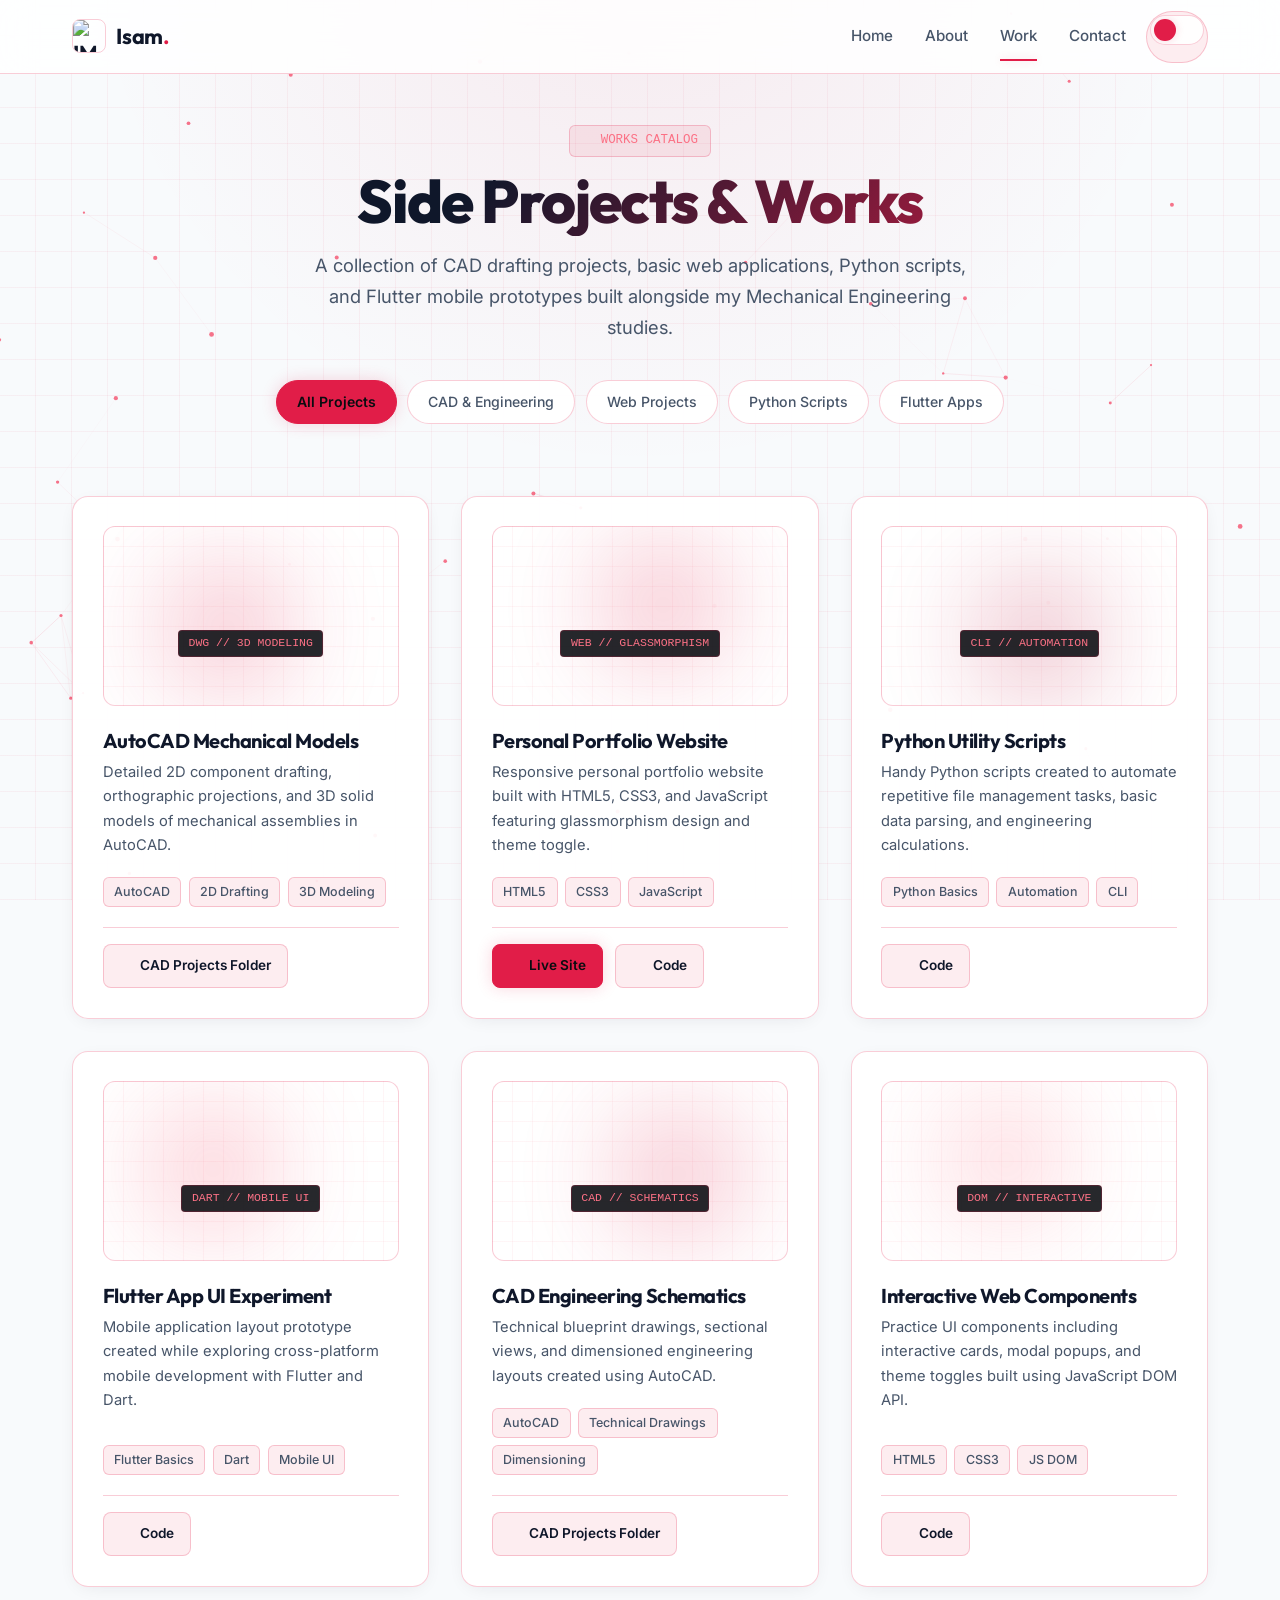
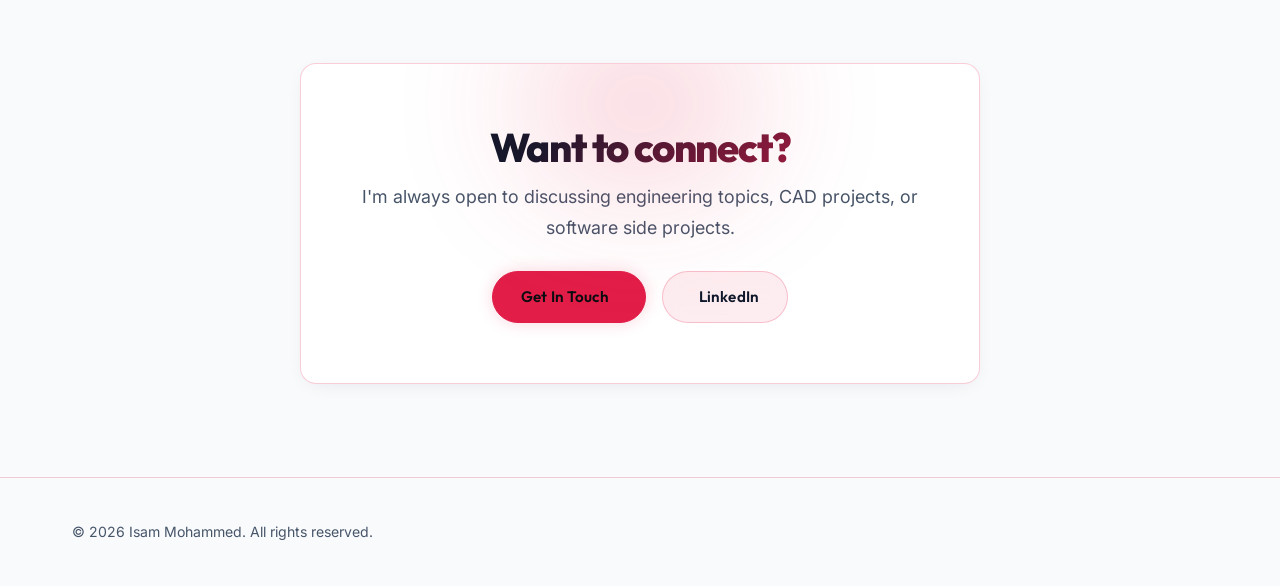
==== commit b17d4e53: "Fix CSS specificity for [data-theme] variables and instant anti-FOUC initialization" ====
--- a/works.html
+++ b/works.html
@@ -17,11 +17,17 @@
     <!-- CSS Links -->
     <link rel="stylesheet" href="style.css">
 
-    <!-- Anti-FOUC Theme Initializer -->
+    <!-- Anti-FOUC Instant Theme Engine -->
     <script>
         (function() {
-            const savedTheme = localStorage.getItem('theme') || 'dark';
-            document.documentElement.setAttribute('data-theme', savedTheme);
+            const cached = localStorage.getItem('theme');
+            const theme = (cached === 'light' || cached === 'dark') ? cached : (window.matchMedia('(prefers-color-scheme: light)').matches ? 'light' : 'dark');
+            document.documentElement.setAttribute('data-theme', theme);
+            if (document.readyState === 'loading') {
+                document.addEventListener('DOMContentLoaded', () => {
+                    document.querySelectorAll('input#theme-toggle').forEach(el => { el.checked = (theme === 'dark'); });
+                });
+            }
         })();
     </script>
 
--- a/style.css
+++ b/style.css
@@ -759,3 +759,173 @@
     color: var(--accent-color) !important;
     background: rgba(244, 63, 94, 0.12);
 }
+
+
+/* ==========================================================================
+   MOBILE-FRIENDLY REFINEMENTS (TOUCH TARGETS, VIEWPORT & DRAWER)
+   ========================================================================== */
+.btn,
+.action-link-btn,
+.filter-btn,
+.nav-links-list a,
+.nav-link,
+.theme-switch-inline,
+.theme-switch-control,
+.mobile-hamburger,
+.mobile-menu-btn {
+    min-height: 44px;
+    display: inline-flex;
+    align-items: center;
+}
+
+.theme-switch-control {
+    min-height: 44px;
+    height: 44px;
+    width: 60px;
+}
+
+.theme-switch-control .switch-rail,
+.theme-switch .slider {
+    height: 30px;
+    width: 54px;
+}
+
+.mobile-hamburger,
+.mobile-menu-btn {
+    min-width: 44px;
+    min-height: 44px;
+    cursor: pointer;
+}
+
+.nav-links-list a,
+.nav-menu .nav-link {
+    min-height: 44px;
+    padding: 0.5rem 1rem;
+    display: inline-flex;
+    align-items: center;
+}
+
+.footer-social-links a,
+footer a[aria-label] {
+    display: inline-flex;
+    align-items: center;
+    justify-content: center;
+    min-width: 44px;
+    min-height: 44px;
+}
+
+@media (max-width: 768px) {
+    html, body {
+        overflow-x: hidden;
+        width: 100%;
+    }
+
+    .hero-title, h1 {
+        font-size: clamp(1.85rem, 8vw, 2.75rem) !important;
+        line-height: 1.18 !important;
+        word-break: break-word;
+    }
+
+    .bento-grid,
+    .bento-grid-12,
+    .projects-grid {
+        grid-template-columns: 1fr !important;
+        gap: 1rem !important;
+    }
+
+    .col-span-12, .col-span-8, .col-span-7, .col-span-6, .col-span-5, .col-span-4,
+    .span-12, .span-7, .span-6, .span-5 {
+        grid-column: 1 / -1 !important;
+    }
+
+    .desktop-nav,
+    .nav-menu {
+        position: fixed;
+        top: var(--header-height, 66px);
+        left: 0;
+        right: 0;
+        width: 100%;
+        max-height: 0;
+        height: auto;
+        opacity: 0;
+        visibility: hidden;
+        overflow: hidden;
+        background: rgba(10, 12, 16, 0.98);
+        backdrop-filter: blur(20px);
+        -webkit-backdrop-filter: blur(20px);
+        border-bottom: 1px solid var(--border-color, rgba(244, 63, 94, 0.16));
+        transition: max-height 0.35s cubic-bezier(0.16, 1, 0.3, 1), opacity 0.25s ease, visibility 0.25s ease;
+        z-index: 999;
+    }
+
+    .desktop-nav.active,
+    .nav-menu.active {
+        max-height: calc(100svh - var(--header-height, 66px));
+        opacity: 1;
+        visibility: visible;
+        overflow-y: auto;
+    }
+}
+
+
+/* ==========================================================================
+   DESKTOP THEME SPECIFICITY BOOST ([data-theme="light"] & [data-theme="dark"])
+   ========================================================================== */
+:root[data-theme="light"],
+html[data-theme="light"],
+[data-theme="light"] {
+    --bg-primary: #f8fafc;
+    --bg-color: #f8fafc;
+    --surface-card: rgba(255, 255, 255, 0.94);
+    --surface-color-light: rgba(255, 255, 255, 0.94);
+    --surface-elevated: #ffffff;
+    --surface-border: rgba(225, 29, 72, 0.22);
+    --border-color: rgba(225, 29, 72, 0.22);
+    --surface-border-hover: rgba(225, 29, 72, 0.55);
+    --border-hover: rgba(225, 29, 72, 0.55);
+    --accent-crimson: #e11d48;
+    --accent-color: #e11d48;
+    --accent-hover: #be123c;
+    --accent-secondary: #be123c;
+    --accent-glow: rgba(225, 29, 72, 0.18);
+    --accent-subtle: rgba(225, 29, 72, 0.08);
+    --text-main: #0f172a;
+    --text-primary: #0f172a;
+    --text-muted: #475569;
+    --text-secondary: #475569;
+    --glass-bg: rgba(255, 255, 255, 0.92);
+}
+
+:root[data-theme="light"] body,
+html[data-theme="light"] body {
+    background-color: #f8fafc !important;
+    color: #0f172a !important;
+    background-image: 
+        linear-gradient(rgba(225, 29, 72, 0.05) 1px, transparent 1px),
+        linear-gradient(90deg, rgba(225, 29, 72, 0.05) 1px, transparent 1px),
+        radial-gradient(circle 800px at 50% -10%, rgba(225, 29, 72, 0.08), transparent 70%) !important;
+}
+
+:root[data-theme="light"] .bento-card-root,
+:root[data-theme="light"] .card {
+    background: rgba(255, 255, 255, 0.94) !important;
+    border-color: rgba(225, 29, 72, 0.22) !important;
+    box-shadow: 0 4px 20px -8px rgba(15, 23, 42, 0.12) !important;
+}
+
+:root[data-theme="light"] .card-title-text,
+:root[data-theme="light"] .brand-logo,
+:root[data-theme="light"] .spec-val {
+    color: #0f172a !important;
+}
+
+:root[data-theme="light"] .card-body-text,
+:root[data-theme="light"] .hero-desc,
+:root[data-theme="light"] .section-subtitle,
+:root[data-theme="light"] .page-subtitle,
+:root[data-theme="light"] .nav-links-list a,
+:root[data-theme="light"] .nav-link,
+:root[data-theme="light"] .spec-key,
+:root[data-theme="light"] .footer-copy {
+    color: #475569 !important;
+}
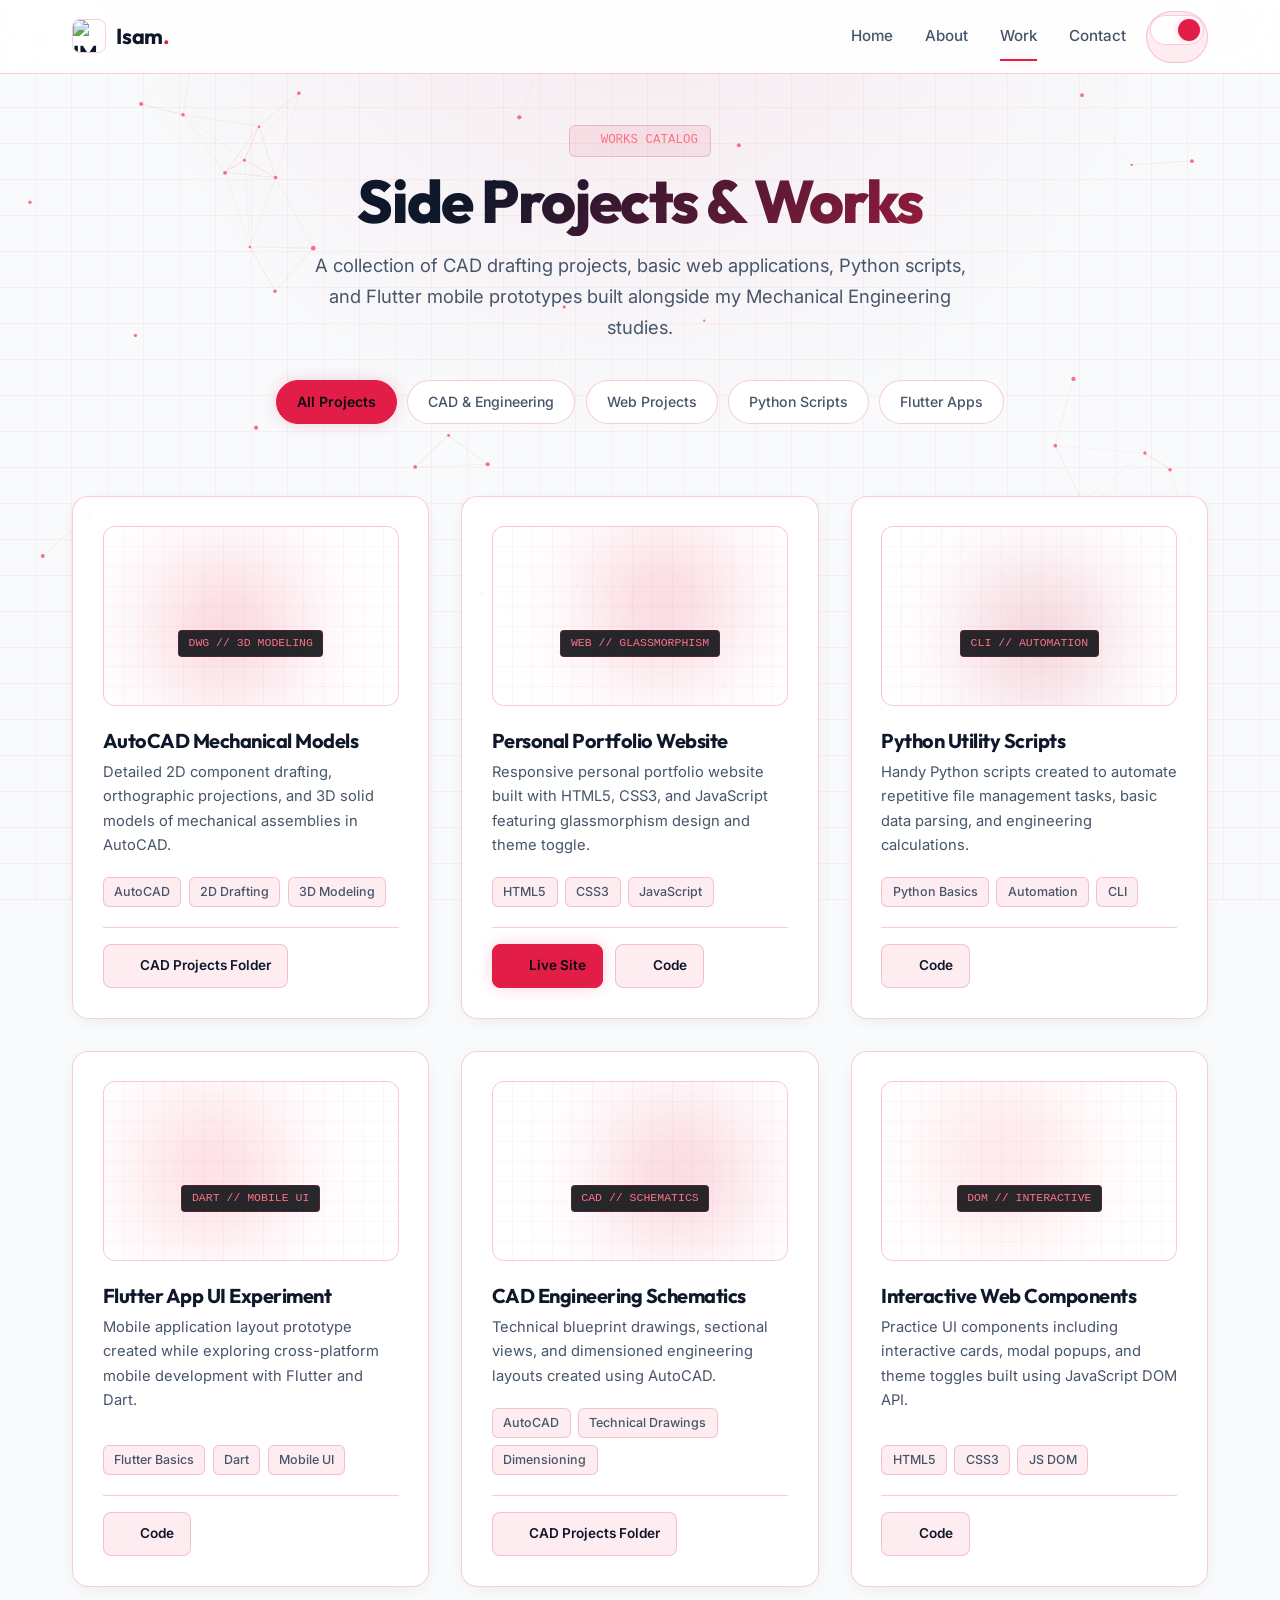
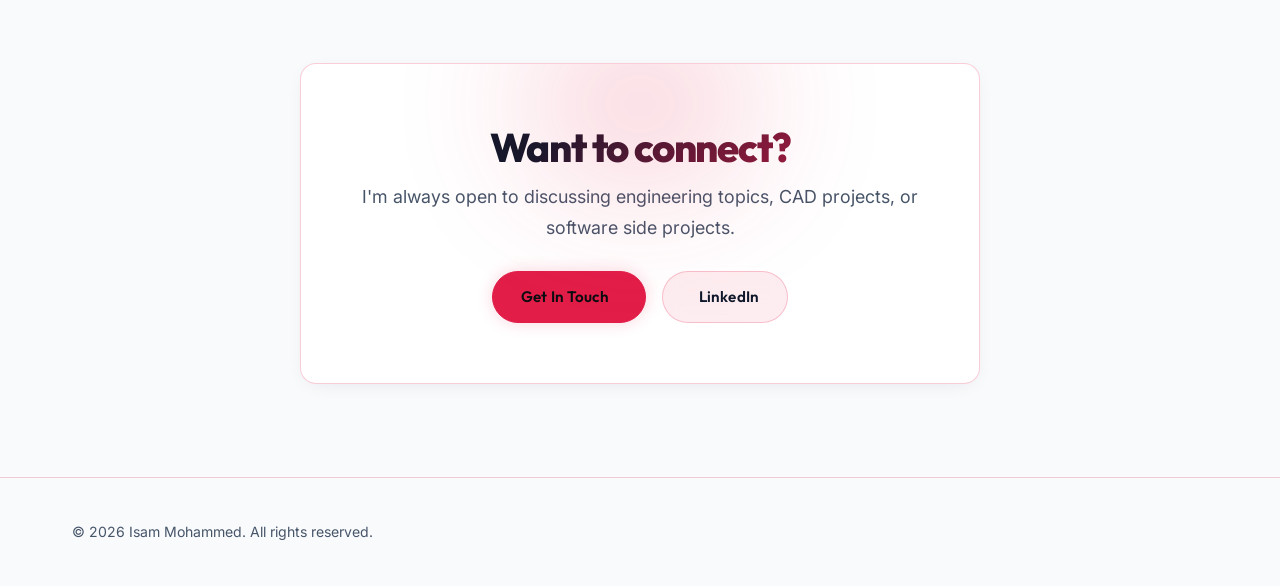
==== commit 0cd40e80: "Fix inverted desktop theme toggle alignment and state synchronization" ====
--- a/works.html
+++ b/works.html
@@ -25,7 +25,7 @@
             document.documentElement.setAttribute('data-theme', theme);
             if (document.readyState === 'loading') {
                 document.addEventListener('DOMContentLoaded', () => {
-                    document.querySelectorAll('input#theme-toggle').forEach(el => { el.checked = (theme === 'dark'); });
+                    document.querySelectorAll('input#theme-toggle').forEach(el => { el.checked = (theme === 'light'); });
                 });
             }
         })();
@@ -292,6 +292,8 @@
             transform: translateX(24px);
         }
 
+        .switch-icon-moon { order: 1; }
+        .switch-icon-sun { order: 2; }
         .switch-icon-sun,
         .switch-icon-moon {
             width: 14px;
@@ -301,13 +303,14 @@
             display: flex;
             align-items: center;
             justify-content: center;
-        }
-
-        input:checked + .switch-rail .switch-icon-moon {
+            transition: color 0.2s ease;
+        }
+
+        input:checked + .switch-rail .switch-icon-sun {
             color: var(--text-main);
         }
 
-        input:not(:checked) + .switch-rail .switch-icon-sun {
+        input:not(:checked) + .switch-rail .switch-icon-moon {
             color: var(--text-main);
         }
 
--- a/style.css
+++ b/style.css
@@ -929,3 +929,65 @@
 :root[data-theme="light"] .footer-copy {
     color: #475569 !important;
 }
+
+
+/* ==========================================================================
+   THEME TOGGLE STATE FIX (checked = Light Mode, unchecked = Dark Mode)
+   ========================================================================== */
+.switch-rail,
+.slider {
+    display: flex !important;
+    align-items: center !important;
+    justify-content: space-between !important;
+    padding: 0 5px !important;
+}
+
+.switch-icon-moon,
+.moon-icon {
+    order: 1 !important;
+    width: 14px !important;
+    height: 14px !important;
+    z-index: 1 !important;
+    transition: color 0.2s ease !important;
+}
+
+.switch-icon-sun,
+.sun-icon {
+    order: 2 !important;
+    width: 14px !important;
+    height: 14px !important;
+    z-index: 1 !important;
+    transition: color 0.2s ease !important;
+}
+
+/* Unchecked = Dark Mode (Knob at 0px over Moon on left) */
+.switch-rail::before,
+.slider::before {
+    transform: translateX(0) !important;
+}
+
+input:not(:checked) + .switch-rail .switch-icon-moon,
+input:not(:checked) + .slider .moon-icon {
+    color: var(--text-main) !important;
+}
+
+input:not(:checked) + .switch-rail .switch-icon-sun,
+input:not(:checked) + .slider .sun-icon {
+    color: var(--text-muted) !important;
+}
+
+/* Checked = Light Mode (Knob at 24px over Sun on right) */
+input:checked + .switch-rail::before,
+input:checked + .slider::before {
+    transform: translateX(24px) !important;
+}
+
+input:checked + .switch-rail .switch-icon-sun,
+input:checked + .slider .sun-icon {
+    color: var(--text-main) !important;
+}
+
+input:checked + .switch-rail .switch-icon-moon,
+input:checked + .slider .moon-icon {
+    color: var(--text-muted) !important;
+}
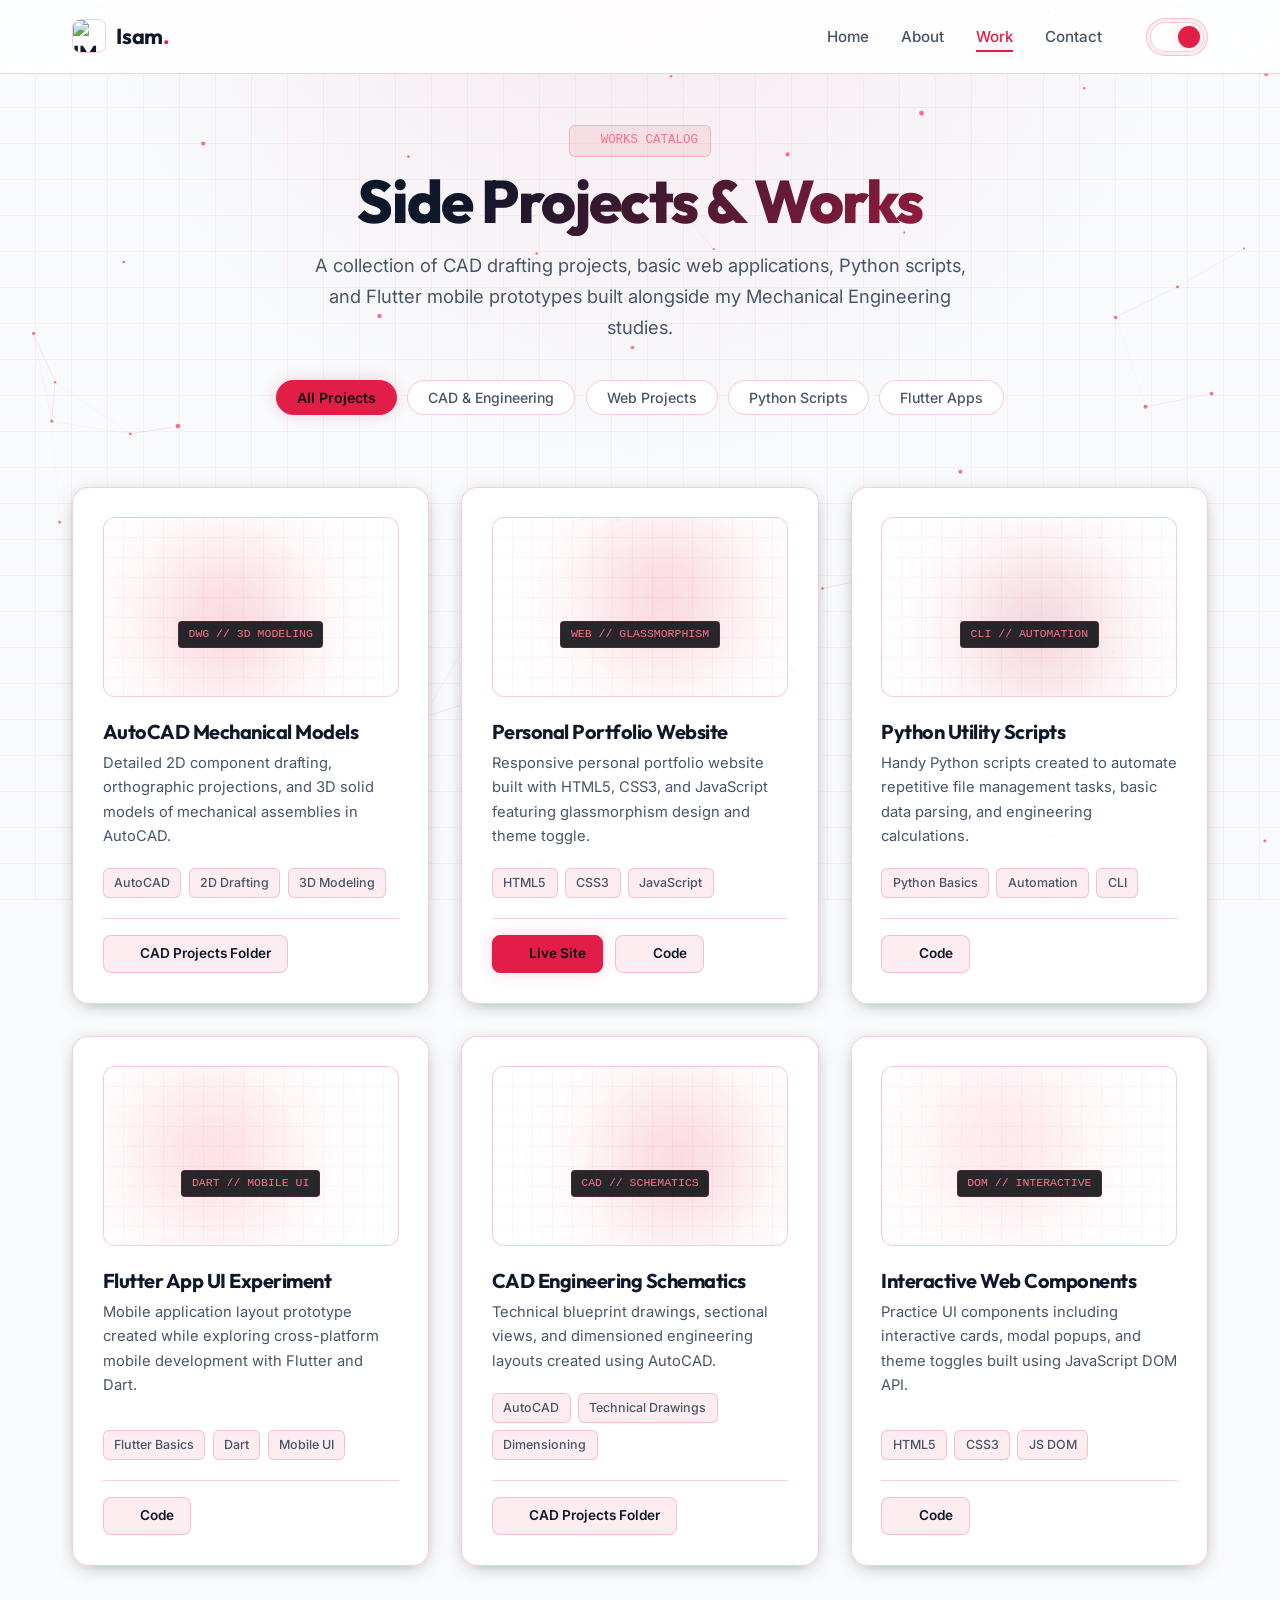
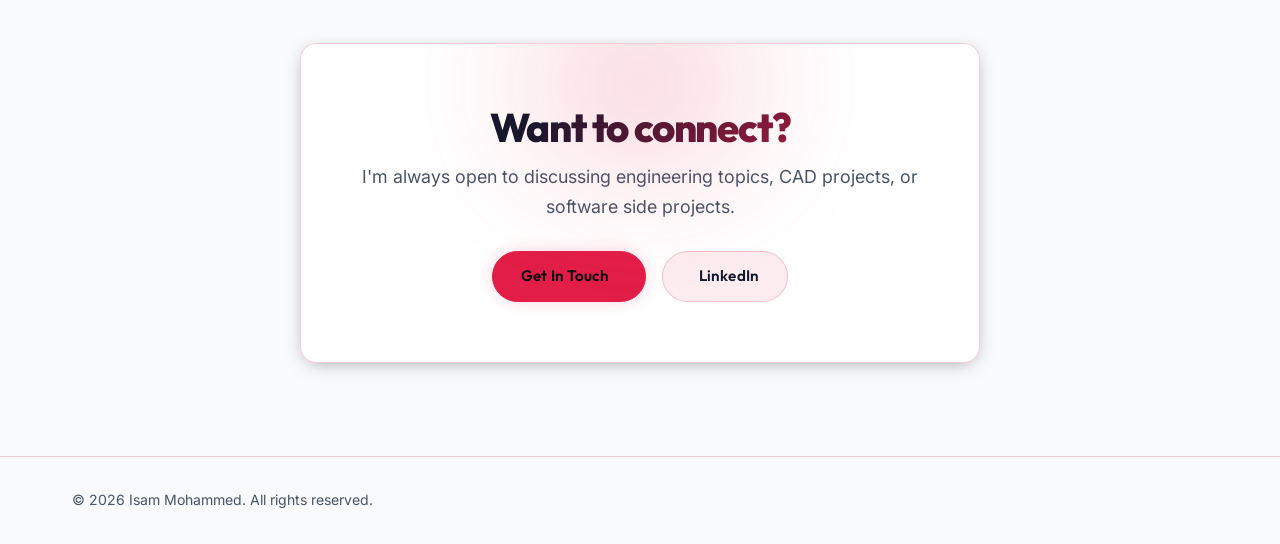
==== commit 4f189589: "Updated bug for light and dark mode" ====
--- a/works.html
+++ b/works.html
@@ -750,20 +750,20 @@
 
             <!-- Inline Header Actions (Theme Switch + Hamburger) -->
             <div class="header-actions-group">
-                <div class="theme-switch-inline">
-                    <label class="theme-switch-control" for="theme-toggle">
-                        <input type="checkbox" id="theme-toggle" aria-label="Toggle Dark and Light Theme">
-                        <div class="switch-rail">
-                            <span class="switch-icon-sun"><i data-feather="sun"></i></span>
-                            <span class="switch-icon-moon"><i data-feather="moon"></i></span>
-                        </div>
-                    </label>
-                </div>
-
-                <button class="mobile-hamburger" id="menu-toggle-btn" aria-label="Toggle Navigation Menu" aria-expanded="false" aria-controls="main-navigation">
-                    <i data-feather="menu"></i>
-                </button>
+    <div class="theme-switch-inline">
+        <label class="theme-switch-control" for="theme-toggle">
+            <input type="checkbox" id="theme-toggle" aria-label="Toggle Dark and Light Theme">
+            <div class="switch-rail">
+                <span class="switch-icon-moon"><i data-feather="moon"></i></span>
+                <span class="switch-icon-sun"><i data-feather="sun"></i></span>
             </div>
+        </label>
+    </div>
+
+    <button class="mobile-hamburger" id="menu-toggle-btn" aria-label="Toggle Navigation Menu" aria-expanded="false" aria-controls="main-navigation">
+        <i data-feather="menu"></i>
+    </button>
+</div>
         </div>
     </header>
 
--- a/style.css
+++ b/style.css
@@ -6,7 +6,6 @@
 */
 
 :root {
-    /* Base Colors - Dark (Default) */
     --bg-color: #0a0c10;
     --bg-dots: rgba(244, 63, 94, 0.06);
     --surface-color: #0d121c;
@@ -14,8 +13,8 @@
     --surface-color-transparent: rgba(13, 18, 28, 0.78);
     --text-primary: #f8fafc;
     --text-secondary: #94a3b8;
-    --accent-color: #f43f5e;          /* Deep Crimson Red */
-    --accent-secondary: #fb7185;      /* Rose 400 Hover */
+    --accent-color: #f43f5e;
+    --accent-secondary: #fb7185;
     --accent-glow: rgba(244, 63, 94, 0.22);
     --accent-subtle: rgba(244, 63, 94, 0.08);
     --border-color: rgba(244, 63, 94, 0.16);
@@ -23,26 +22,21 @@
     --glass-bg: rgba(13, 18, 28, 0.75);
     --glass-border: rgba(244, 63, 94, 0.18);
 
-    /* Gradients */
     --gradient-primary: linear-gradient(135deg, #f43f5e 0%, #fb7185 50%, #e11d48 100%);
     --gradient-text: linear-gradient(135deg, #ffffff 25%, #f43f5e 100%);
     --gradient-card: linear-gradient(145deg, rgba(17, 24, 39, 0.85) 0%, rgba(13, 18, 28, 0.95) 100%);
 
-    /* Typography */
     --font-heading: 'Outfit', sans-serif;
     --font-body: 'Inter', sans-serif;
-    --font-mono: ui-monospace, SFMono-Regular, Menlo, Monaco, Consolas, "Liberation Mono", monospace;
-
-    /* Spacing */
+    --font-mono: ui-monospace, SFMono-Regular, Menlo, Monaco, Consolas, monospace;
+
     --container-width: 1200px;
     --header-height: 74px;
 
-    /* Animation */
     --transition-fast: 0.2s cubic-bezier(0.4, 0, 0.2, 1);
     --transition-smooth: 0.3s cubic-bezier(0.16, 1, 0.3, 1);
 }
 
-/* Light Mode Overrides */
 [data-theme="light"] {
     --bg-color: #f8fafc;
     --bg-dots: rgba(225, 29, 72, 0.06);
@@ -51,7 +45,7 @@
     --surface-color-transparent: rgba(255, 255, 255, 0.88);
     --text-primary: #0f172a;
     --text-secondary: #475569;
-    --accent-color: #e11d48;          /* Crimson Light Accent */
+    --accent-color: #e11d48;
     --accent-secondary: #be123c;
     --accent-glow: rgba(225, 29, 72, 0.16);
     --accent-subtle: rgba(225, 29, 72, 0.06);
@@ -64,7 +58,6 @@
     --gradient-card: linear-gradient(145deg, rgba(255, 255, 255, 0.95) 0%, rgba(241, 245, 249, 0.95) 100%);
 }
 
-/* Scroll Reveal Animation */
 .reveal {
     opacity: 0;
     transform: translateY(24px);
@@ -76,16 +69,12 @@
     transform: translateY(0);
 }
 
-/* Staggered delays */
 .delay-100 { transition-delay: 0.1s; }
 .delay-200 { transition-delay: 0.2s; }
 .delay-300 { transition-delay: 0.3s; }
 .delay-400 { transition-delay: 0.4s; }
 
-/* Reset & Base */
-*,
-*::before,
-*::after {
+*, *::before, *::after {
     box-sizing: border-box;
     margin: 0;
     padding: 0;
@@ -114,7 +103,6 @@
     background-attachment: fixed;
 }
 
-/* Canvas Background Behind Content */
 #live-bg-canvas {
     position: fixed;
     top: 0;
@@ -130,7 +118,6 @@
     z-index: 1;
 }
 
-/* Typography Utilities */
 h1, h2, h3, h4, h5, h6 {
     font-family: var(--font-heading);
     font-weight: 700;
@@ -157,7 +144,6 @@
     border-radius: 12px;
 }
 
-/* Utility Classes */
 .container {
     max-width: var(--container-width);
     margin: 0 auto;
@@ -182,7 +168,6 @@
     color: var(--accent-color);
 }
 
-/* Button Component */
 .btn {
     display: inline-flex;
     align-items: center;
@@ -229,7 +214,6 @@
     transform: translateY(-2px);
 }
 
-/* Glass & Cards */
 .glass {
     background: var(--glass-bg);
     backdrop-filter: blur(16px);
@@ -256,7 +240,7 @@
     box-shadow: 0 16px 36px -12px rgba(0, 0, 0, 0.7), 0 0 24px var(--accent-glow);
 }
 
-/* Header */
+/* Header & Navigation Alignment */
 header {
     position: fixed;
     top: 0;
@@ -270,6 +254,26 @@
     background: var(--glass-bg);
     backdrop-filter: blur(16px);
     -webkit-backdrop-filter: blur(16px);
+}
+
+.nav-wrapper {
+    display: flex;
+    align-items: center;
+    justify-content: space-between;
+    width: 100%;
+}
+
+.desktop-nav {
+    display: flex;
+    align-items: center;
+    margin-left: auto;
+}
+
+.nav-links-list {
+    display: flex;
+    align-items: center;
+    gap: 2rem;
+    list-style: none;
 }
 
 .nav-link {
@@ -305,6 +309,99 @@
     transform-origin: left;
 }
 
+/* Header Actions & Clean Toggle Styling */
+.header-actions-group {
+    display: flex;
+    align-items: center;
+    gap: 1rem;
+    margin-left: 1.5rem;
+    flex-shrink: 0;
+}
+
+.theme-switch-inline {
+    display: inline-flex;
+    align-items: center;
+    background: var(--surface-color-light);
+    border: 1px solid var(--border-color);
+    border-radius: 30px;
+    padding: 2px;
+    cursor: pointer;
+    transition: border-color 0.2s ease, box-shadow 0.2s ease;
+}
+
+.theme-switch-inline:hover {
+    border-color: var(--accent-color);
+    box-shadow: 0 0 12px var(--accent-glow);
+}
+
+.theme-switch-control {
+    position: relative;
+    display: inline-block;
+    width: 52px;
+    height: 26px;
+}
+
+.theme-switch-control input {
+    opacity: 0;
+    width: 0;
+    height: 0;
+}
+
+.switch-rail {
+    position: absolute;
+    cursor: pointer;
+    top: 0; left: 0; right: 0; bottom: 0;
+    background-color: var(--surface-color);
+    border: 1px solid var(--border-color);
+    transition: 0.3s cubic-bezier(0.4, 0, 0.2, 1);
+    border-radius: 30px;
+    display: flex;
+    align-items: center;
+    justify-content: space-between;
+    padding: 0 6px;
+}
+
+.switch-rail::before {
+    position: absolute;
+    content: "";
+    height: 18px;
+    width: 18px;
+    left: 3px;
+    bottom: 3px;
+    background-color: var(--accent-color);
+    transition: transform 0.3s cubic-bezier(0.4, 0, 0.2, 1);
+    border-radius: 50%;
+    box-shadow: 0 0 8px var(--accent-glow);
+    z-index: 2;
+}
+
+input:checked + .switch-rail::before {
+    transform: translateX(26px);
+}
+
+.switch-icon-moon, .moon-icon,
+.switch-icon-sun, .sun-icon {
+    width: 12px;
+    height: 12px;
+    z-index: 1;
+    display: flex;
+    align-items: center;
+    justify-content: center;
+    color: var(--text-secondary);
+    transition: color 0.2s ease;
+}
+
+.switch-icon-moon, .moon-icon { order: 1; }
+.switch-icon-sun, .sun-icon { order: 2; }
+
+input:not(:checked) + .switch-rail .switch-icon-moon {
+    color: var(--text-primary);
+}
+
+input:checked + .switch-rail .switch-icon-sun {
+    color: var(--text-primary);
+}
+
 /* Hero Section */
 #hero {
     min-height: calc(100svh - var(--header-height));
@@ -320,7 +417,6 @@
     z-index: 10;
 }
 
-/* Live Status Badge */
 .status-badge-container {
     display: inline-flex;
     margin-bottom: clamp(1rem, 2.5vw, 1.5rem);
@@ -387,7 +483,6 @@
     }
 }
 
-/* Bento Grid System */
 .bento-grid {
     display: grid;
     grid-template-columns: repeat(12, 1fr);
@@ -408,7 +503,6 @@
 .col-span-5 { grid-column: span 5; }
 .col-span-4 { grid-column: span 4; }
 
-/* Engineering Blueprint & Spec Badges */
 .spec-badge {
     background: var(--accent-subtle);
     border: 1px solid var(--border-color);
@@ -444,7 +538,6 @@
     color: var(--text-primary);
 }
 
-/* Blueprint Graphic Containers */
 .blueprint-box {
     background: linear-gradient(135deg, rgba(14, 23, 42, 0.9) 0%, rgba(10, 15, 26, 0.95) 100%);
     border-radius: 12px;
@@ -473,95 +566,11 @@
     pointer-events: none;
 }
 
-/* Footer */
 footer {
     border-top: 1px solid var(--border-color);
     padding: 2rem 0;
     margin-top: 1rem;
     background: transparent;
-}
-
-/* In-Flow Theme Switch (No Fixed Position Drift) */
-.theme-switch-wrapper {
-    position: relative;
-    display: inline-flex;
-    align-items: center;
-    background: var(--accent-subtle);
-    backdrop-filter: blur(8px);
-    -webkit-backdrop-filter: blur(8px);
-    padding: 3px;
-    border-radius: 100px;
-    border: 1px solid var(--border-color);
-    transition: var(--transition-smooth);
-}
-
-.theme-switch-wrapper:hover {
-    border-color: var(--accent-color);
-    box-shadow: 0 0 12px var(--accent-glow);
-}
-
-.theme-switch {
-    display: inline-block;
-    height: 30px;
-    position: relative;
-    width: 54px;
-}
-
-.theme-switch input {
-    display: none;
-}
-
-.slider {
-    background-color: var(--surface-color-light);
-    bottom: 0;
-    cursor: pointer;
-    left: 0;
-    position: absolute;
-    right: 0;
-    top: 0;
-    transition: 0.3s;
-    border-radius: 30px;
-    border: 1px solid var(--border-color);
-    display: flex;
-    align-items: center;
-    justify-content: space-between;
-    padding: 0 5px;
-    overflow: hidden;
-}
-
-.slider:before {
-    background-color: var(--accent-color);
-    bottom: 3px;
-    content: "";
-    height: 22px;
-    left: 3px;
-    position: absolute;
-    transition: 0.3s;
-    width: 22px;
-    border-radius: 50%;
-    z-index: 2;
-    box-shadow: 0 0 8px var(--accent-glow);
-}
-
-input:checked+.slider:before {
-    transform: translateX(24px);
-}
-
-.sun-icon,
-.moon-icon {
-    width: 14px;
-    height: 14px;
-    z-index: 1;
-    color: var(--text-secondary);
-    transition: var(--transition-fast);
-}
-
-input:checked+.slider .moon-icon {
-    color: var(--text-primary);
-}
-
-input:not(:checked)+.slider .sun-icon {
-    color: var(--text-primary);
 }
 
 .mobile-menu-btn {
@@ -582,13 +591,8 @@
     border: 1px solid var(--border-color);
 }
 
-/* Responsive Media Queries */
 @media (max-width: 992px) {
-    .col-span-8,
-    .col-span-7,
-    .col-span-6,
-    .col-span-5,
-    .col-span-4 {
+    .col-span-8, .col-span-7, .col-span-6, .col-span-5, .col-span-4 {
         grid-column: span 12;
     }
 }
@@ -605,243 +609,6 @@
     .nav-menu {
         position: fixed;
         top: var(--header-height);
-        left: 0;
-        width: 100%;
-        height: 0;
-        background: rgba(10, 12, 16, 0.96);
-        backdrop-filter: blur(20px);
-        -webkit-backdrop-filter: blur(20px);
-        overflow: hidden;
-        transition: height 0.3s cubic-bezier(0.16, 1, 0.3, 1);
-        border-bottom: 1px solid var(--border-color);
-        z-index: 999;
-    }
-
-    [data-theme="light"] .nav-menu {
-        background: rgba(255, 255, 255, 0.98);
-    }
-
-    .nav-menu.active {
-        height: calc(100svh - var(--header-height));
-    }
-
-    .nav-menu ul {
-        flex-direction: column;
-        align-items: center;
-        justify-content: center;
-        height: 100%;
-        gap: 2rem !important;
-        padding: 2rem 0;
-    }
-
-    .nav-link {
-        font-size: 1.35rem;
-    }
-}
-
-/* Works Page & Filtering Styles */
-.page-header {
-    padding-top: calc(var(--header-height) + 2.5rem);
-    padding-bottom: 2rem;
-    text-align: center;
-}
-
-.page-header h1 {
-    font-size: clamp(2.2rem, 5vw, 3.5rem);
-    margin-bottom: 1rem;
-}
-
-.page-header p {
-    color: var(--text-secondary);
-    font-size: clamp(0.95rem, 1.6vw, 1.15rem);
-    max-width: 680px;
-    margin: 0 auto;
-}
-
-.filter-container {
-    display: flex;
-    justify-content: center;
-    align-items: center;
-    gap: 0.65rem;
-    flex-wrap: wrap;
-    margin: 2rem 0 2.5rem 0;
-}
-
-.filter-btn {
-    background: var(--surface-color-light);
-    color: var(--text-secondary);
-    border: 1px solid var(--border-color);
-    padding: 0.45rem 1.15rem;
-    border-radius: 30px;
-    font-family: var(--font-body);
-    font-size: 0.88rem;
-    font-weight: 500;
-    cursor: pointer;
-    transition: var(--transition-fast);
-}
-
-.filter-btn:hover {
-    color: var(--text-primary);
-    border-color: var(--accent-color);
-    background: var(--accent-subtle);
-}
-
-.filter-btn.active {
-    background: var(--accent-color);
-    color: #0a0c10 !important;
-    font-weight: 600;
-    border-color: var(--accent-color);
-    box-shadow: 0 0 16px var(--accent-glow);
-}
-
-.project-card {
-    transition: opacity 0.3s ease, transform 0.3s ease, box-shadow 0.3s ease;
-}
-
-.project-card.hide {
-    display: none !important;
-}
-
-.tech-badge {
-    background: var(--accent-subtle);
-    color: #fb7185;
-    border: 1px solid var(--border-color);
-    padding: 0.25rem 0.65rem;
-    font-size: 0.78rem;
-    border-radius: 6px;
-    font-weight: 500;
-    font-family: var(--font-mono);
-}
-
-[data-theme="light"] .tech-badge {
-    color: #e11d48;
-}
-
-.project-actions {
-    display: flex;
-    gap: 0.75rem;
-    margin-top: 1.25rem;
-    align-items: center;
-    flex-wrap: wrap;
-}
-
-.project-actions a {
-    display: inline-flex;
-    align-items: center;
-    gap: 0.4rem;
-    text-decoration: none;
-    font-size: 0.85rem;
-    font-weight: 600;
-    padding: 0.45rem 1rem;
-    border-radius: 8px;
-    transition: var(--transition-fast);
-}
-
-.btn-sm-primary {
-    background: var(--accent-color);
-    color: #0a0c10 !important;
-}
-
-.btn-sm-primary:hover {
-    background: var(--accent-secondary);
-    transform: translateY(-2px);
-    box-shadow: 0 0 16px var(--accent-glow);
-}
-
-.btn-sm-outline {
-    border: 1px solid var(--border-color);
-    color: var(--text-primary) !important;
-    background: var(--accent-subtle);
-}
-
-.btn-sm-outline:hover {
-    border-color: var(--accent-color);
-    color: var(--accent-color) !important;
-    background: rgba(244, 63, 94, 0.12);
-}
-
-
-/* ==========================================================================
-   MOBILE-FRIENDLY REFINEMENTS (TOUCH TARGETS, VIEWPORT & DRAWER)
-   ========================================================================== */
-.btn,
-.action-link-btn,
-.filter-btn,
-.nav-links-list a,
-.nav-link,
-.theme-switch-inline,
-.theme-switch-control,
-.mobile-hamburger,
-.mobile-menu-btn {
-    min-height: 44px;
-    display: inline-flex;
-    align-items: center;
-}
-
-.theme-switch-control {
-    min-height: 44px;
-    height: 44px;
-    width: 60px;
-}
-
-.theme-switch-control .switch-rail,
-.theme-switch .slider {
-    height: 30px;
-    width: 54px;
-}
-
-.mobile-hamburger,
-.mobile-menu-btn {
-    min-width: 44px;
-    min-height: 44px;
-    cursor: pointer;
-}
-
-.nav-links-list a,
-.nav-menu .nav-link {
-    min-height: 44px;
-    padding: 0.5rem 1rem;
-    display: inline-flex;
-    align-items: center;
-}
-
-.footer-social-links a,
-footer a[aria-label] {
-    display: inline-flex;
-    align-items: center;
-    justify-content: center;
-    min-width: 44px;
-    min-height: 44px;
-}
-
-@media (max-width: 768px) {
-    html, body {
-        overflow-x: hidden;
-        width: 100%;
-    }
-
-    .hero-title, h1 {
-        font-size: clamp(1.85rem, 8vw, 2.75rem) !important;
-        line-height: 1.18 !important;
-        word-break: break-word;
-    }
-
-    .bento-grid,
-    .bento-grid-12,
-    .projects-grid {
-        grid-template-columns: 1fr !important;
-        gap: 1rem !important;
-    }
-
-    .col-span-12, .col-span-8, .col-span-7, .col-span-6, .col-span-5, .col-span-4,
-    .span-12, .span-7, .span-6, .span-5 {
-        grid-column: 1 / -1 !important;
-    }
-
-    .desktop-nav,
-    .nav-menu {
-        position: fixed;
-        top: var(--header-height, 66px);
         left: 0;
         right: 0;
         width: 100%;
@@ -853,24 +620,156 @@
         background: rgba(10, 12, 16, 0.98);
         backdrop-filter: blur(20px);
         -webkit-backdrop-filter: blur(20px);
-        border-bottom: 1px solid var(--border-color, rgba(244, 63, 94, 0.16));
+        border-bottom: 1px solid var(--border-color);
         transition: max-height 0.35s cubic-bezier(0.16, 1, 0.3, 1), opacity 0.25s ease, visibility 0.25s ease;
         z-index: 999;
     }
 
-    .desktop-nav.active,
+    [data-theme="light"] .nav-menu {
+        background: rgba(255, 255, 255, 0.98);
+    }
+
     .nav-menu.active {
-        max-height: calc(100svh - var(--header-height, 66px));
+        max-height: calc(100svh - var(--header-height));
         opacity: 1;
         visibility: visible;
         overflow-y: auto;
     }
-}
-
-
-/* ==========================================================================
-   DESKTOP THEME SPECIFICITY BOOST ([data-theme="light"] & [data-theme="dark"])
-   ========================================================================== */
+
+    .nav-menu ul {
+        flex-direction: column;
+        align-items: center;
+        justify-content: center;
+        height: 100%;
+        gap: 2rem !important;
+        padding: 2rem 0;
+    }
+
+    .nav-link {
+        font-size: 1.35rem;
+    }
+}
+
+.page-header {
+    padding-top: calc(var(--header-height) + 2.5rem);
+    padding-bottom: 2rem;
+    text-align: center;
+}
+
+.page-header h1 {
+    font-size: clamp(2.2rem, 5vw, 3.5rem);
+    margin-bottom: 1rem;
+}
+
+.page-header p {
+    color: var(--text-secondary);
+    font-size: clamp(0.95rem, 1.6vw, 1.15rem);
+    max-width: 680px;
+    margin: 0 auto;
+}
+
+.filter-container {
+    display: flex;
+    justify-content: center;
+    align-items: center;
+    gap: 0.65rem;
+    flex-wrap: wrap;
+    margin: 2rem 0 2.5rem 0;
+}
+
+.filter-btn {
+    background: var(--surface-color-light);
+    color: var(--text-secondary);
+    border: 1px solid var(--border-color);
+    padding: 0.45rem 1.15rem;
+    border-radius: 30px;
+    font-family: var(--font-body);
+    font-size: 0.88rem;
+    font-weight: 500;
+    cursor: pointer;
+    transition: var(--transition-fast);
+}
+
+.filter-btn:hover {
+    color: var(--text-primary);
+    border-color: var(--accent-color);
+    background: var(--accent-subtle);
+}
+
+.filter-btn.active {
+    background: var(--accent-color);
+    color: #0a0c10 !important;
+    font-weight: 600;
+    border-color: var(--accent-color);
+    box-shadow: 0 0 16px var(--accent-glow);
+}
+
+.project-card {
+    transition: opacity 0.3s ease, transform 0.3s ease, box-shadow 0.3s ease;
+}
+
+.project-card.hide {
+    display: none !important;
+}
+
+.tech-badge {
+    background: var(--accent-subtle);
+    color: #fb7185;
+    border: 1px solid var(--border-color);
+    padding: 0.25rem 0.65rem;
+    font-size: 0.78rem;
+    border-radius: 6px;
+    font-weight: 500;
+    font-family: var(--font-mono);
+}
+
+[data-theme="light"] .tech-badge {
+    color: #e11d48;
+}
+
+.project-actions {
+    display: flex;
+    gap: 0.75rem;
+    margin-top: 1.25rem;
+    align-items: center;
+    flex-wrap: wrap;
+}
+
+.project-actions a {
+    display: inline-flex;
+    align-items: center;
+    gap: 0.4rem;
+    text-decoration: none;
+    font-size: 0.85rem;
+    font-weight: 600;
+    padding: 0.45rem 1rem;
+    border-radius: 8px;
+    transition: var(--transition-fast);
+}
+
+.btn-sm-primary {
+    background: var(--accent-color);
+    color: #0a0c10 !important;
+}
+
+.btn-sm-primary:hover {
+    background: var(--accent-secondary);
+    transform: translateY(-2px);
+    box-shadow: 0 0 16px var(--accent-glow);
+}
+
+.btn-sm-outline {
+    border: 1px solid var(--border-color);
+    color: var(--text-primary) !important;
+    background: var(--accent-subtle);
+}
+
+.btn-sm-outline:hover {
+    border-color: var(--accent-color);
+    color: var(--accent-color) !important;
+    background: rgba(244, 63, 94, 0.12);
+}
+
 :root[data-theme="light"],
 html[data-theme="light"],
 [data-theme="light"] {
@@ -906,88 +805,8 @@
         radial-gradient(circle 800px at 50% -10%, rgba(225, 29, 72, 0.08), transparent 70%) !important;
 }
 
-:root[data-theme="light"] .bento-card-root,
 :root[data-theme="light"] .card {
     background: rgba(255, 255, 255, 0.94) !important;
     border-color: rgba(225, 29, 72, 0.22) !important;
     box-shadow: 0 4px 20px -8px rgba(15, 23, 42, 0.12) !important;
-}
-
-:root[data-theme="light"] .card-title-text,
-:root[data-theme="light"] .brand-logo,
-:root[data-theme="light"] .spec-val {
-    color: #0f172a !important;
-}
-
-:root[data-theme="light"] .card-body-text,
-:root[data-theme="light"] .hero-desc,
-:root[data-theme="light"] .section-subtitle,
-:root[data-theme="light"] .page-subtitle,
-:root[data-theme="light"] .nav-links-list a,
-:root[data-theme="light"] .nav-link,
-:root[data-theme="light"] .spec-key,
-:root[data-theme="light"] .footer-copy {
-    color: #475569 !important;
-}
-
-
-/* ==========================================================================
-   THEME TOGGLE STATE FIX (checked = Light Mode, unchecked = Dark Mode)
-   ========================================================================== */
-.switch-rail,
-.slider {
-    display: flex !important;
-    align-items: center !important;
-    justify-content: space-between !important;
-    padding: 0 5px !important;
-}
-
-.switch-icon-moon,
-.moon-icon {
-    order: 1 !important;
-    width: 14px !important;
-    height: 14px !important;
-    z-index: 1 !important;
-    transition: color 0.2s ease !important;
-}
-
-.switch-icon-sun,
-.sun-icon {
-    order: 2 !important;
-    width: 14px !important;
-    height: 14px !important;
-    z-index: 1 !important;
-    transition: color 0.2s ease !important;
-}
-
-/* Unchecked = Dark Mode (Knob at 0px over Moon on left) */
-.switch-rail::before,
-.slider::before {
-    transform: translateX(0) !important;
-}
-
-input:not(:checked) + .switch-rail .switch-icon-moon,
-input:not(:checked) + .slider .moon-icon {
-    color: var(--text-main) !important;
-}
-
-input:not(:checked) + .switch-rail .switch-icon-sun,
-input:not(:checked) + .slider .sun-icon {
-    color: var(--text-muted) !important;
-}
-
-/* Checked = Light Mode (Knob at 24px over Sun on right) */
-input:checked + .switch-rail::before,
-input:checked + .slider::before {
-    transform: translateX(24px) !important;
-}
-
-input:checked + .switch-rail .switch-icon-sun,
-input:checked + .slider .sun-icon {
-    color: var(--text-main) !important;
-}
-
-input:checked + .switch-rail .switch-icon-moon,
-input:checked + .slider .moon-icon {
-    color: var(--text-muted) !important;
-}
+}
